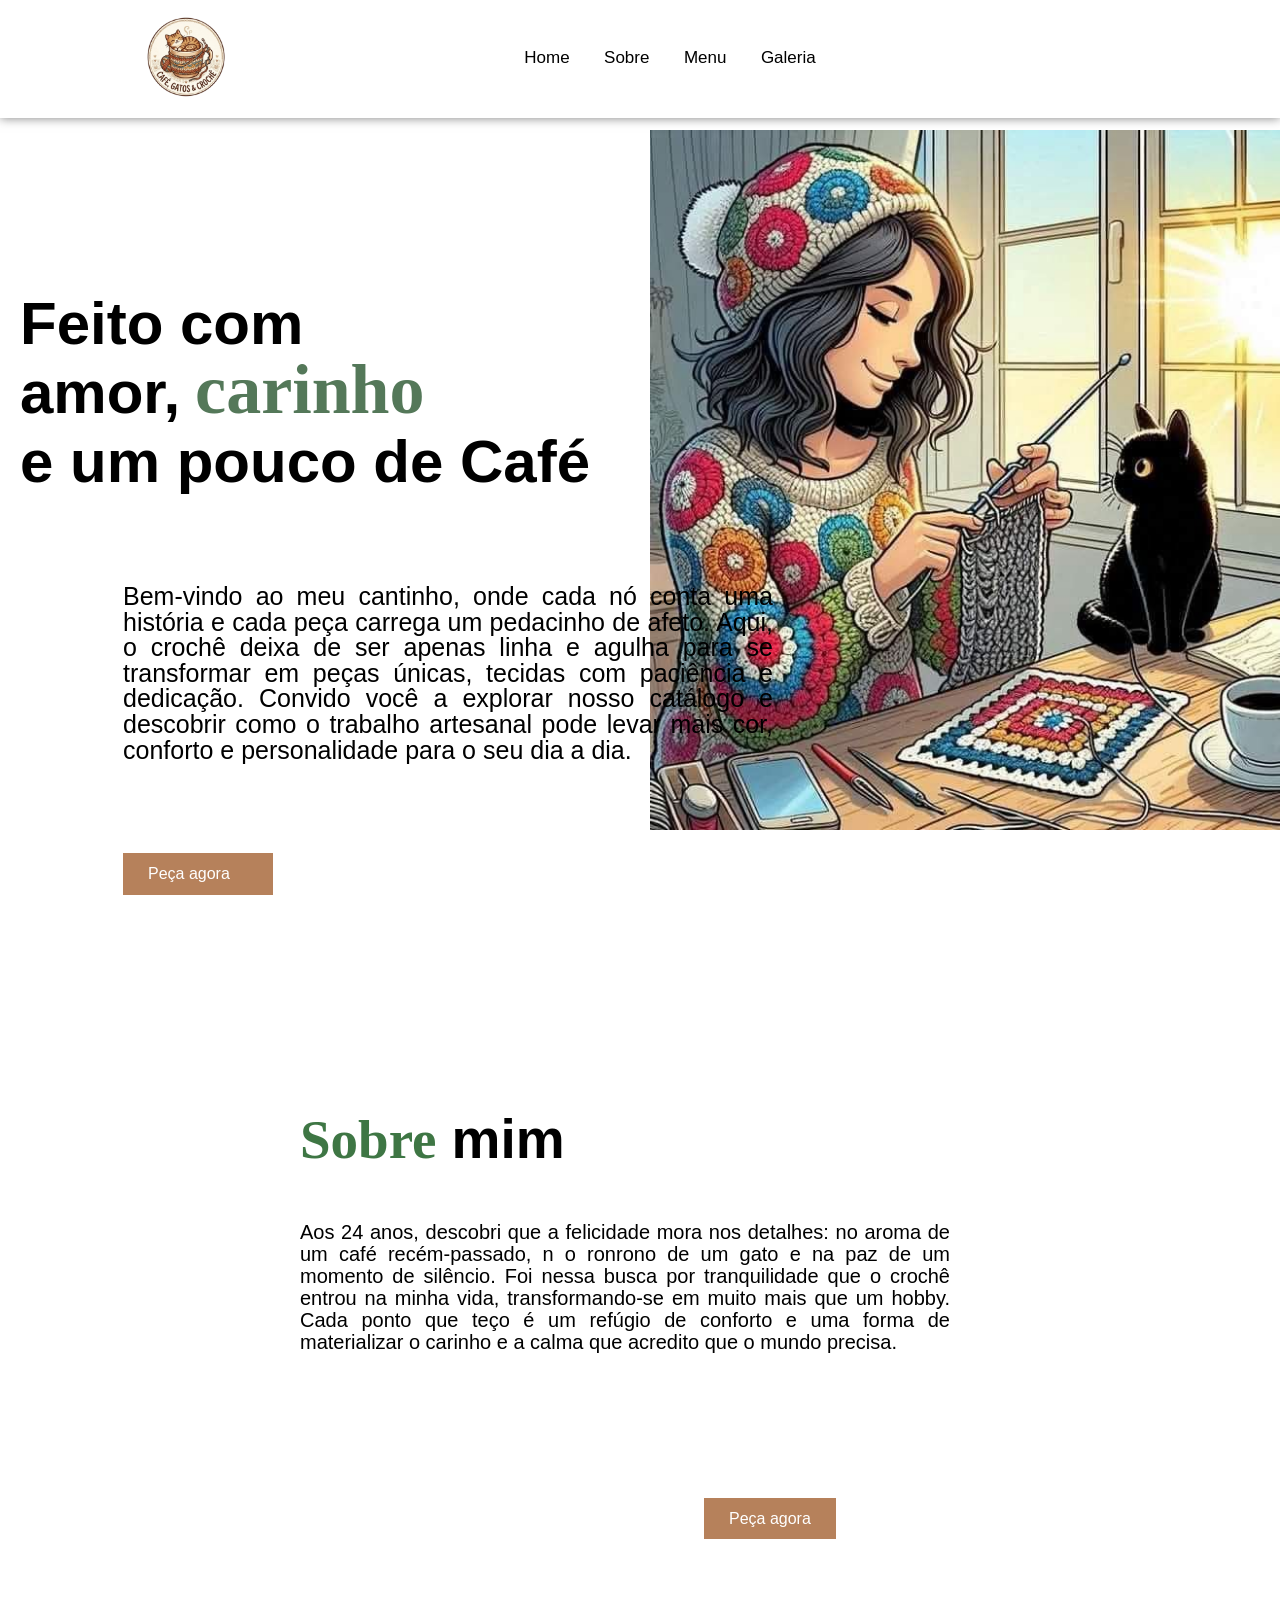
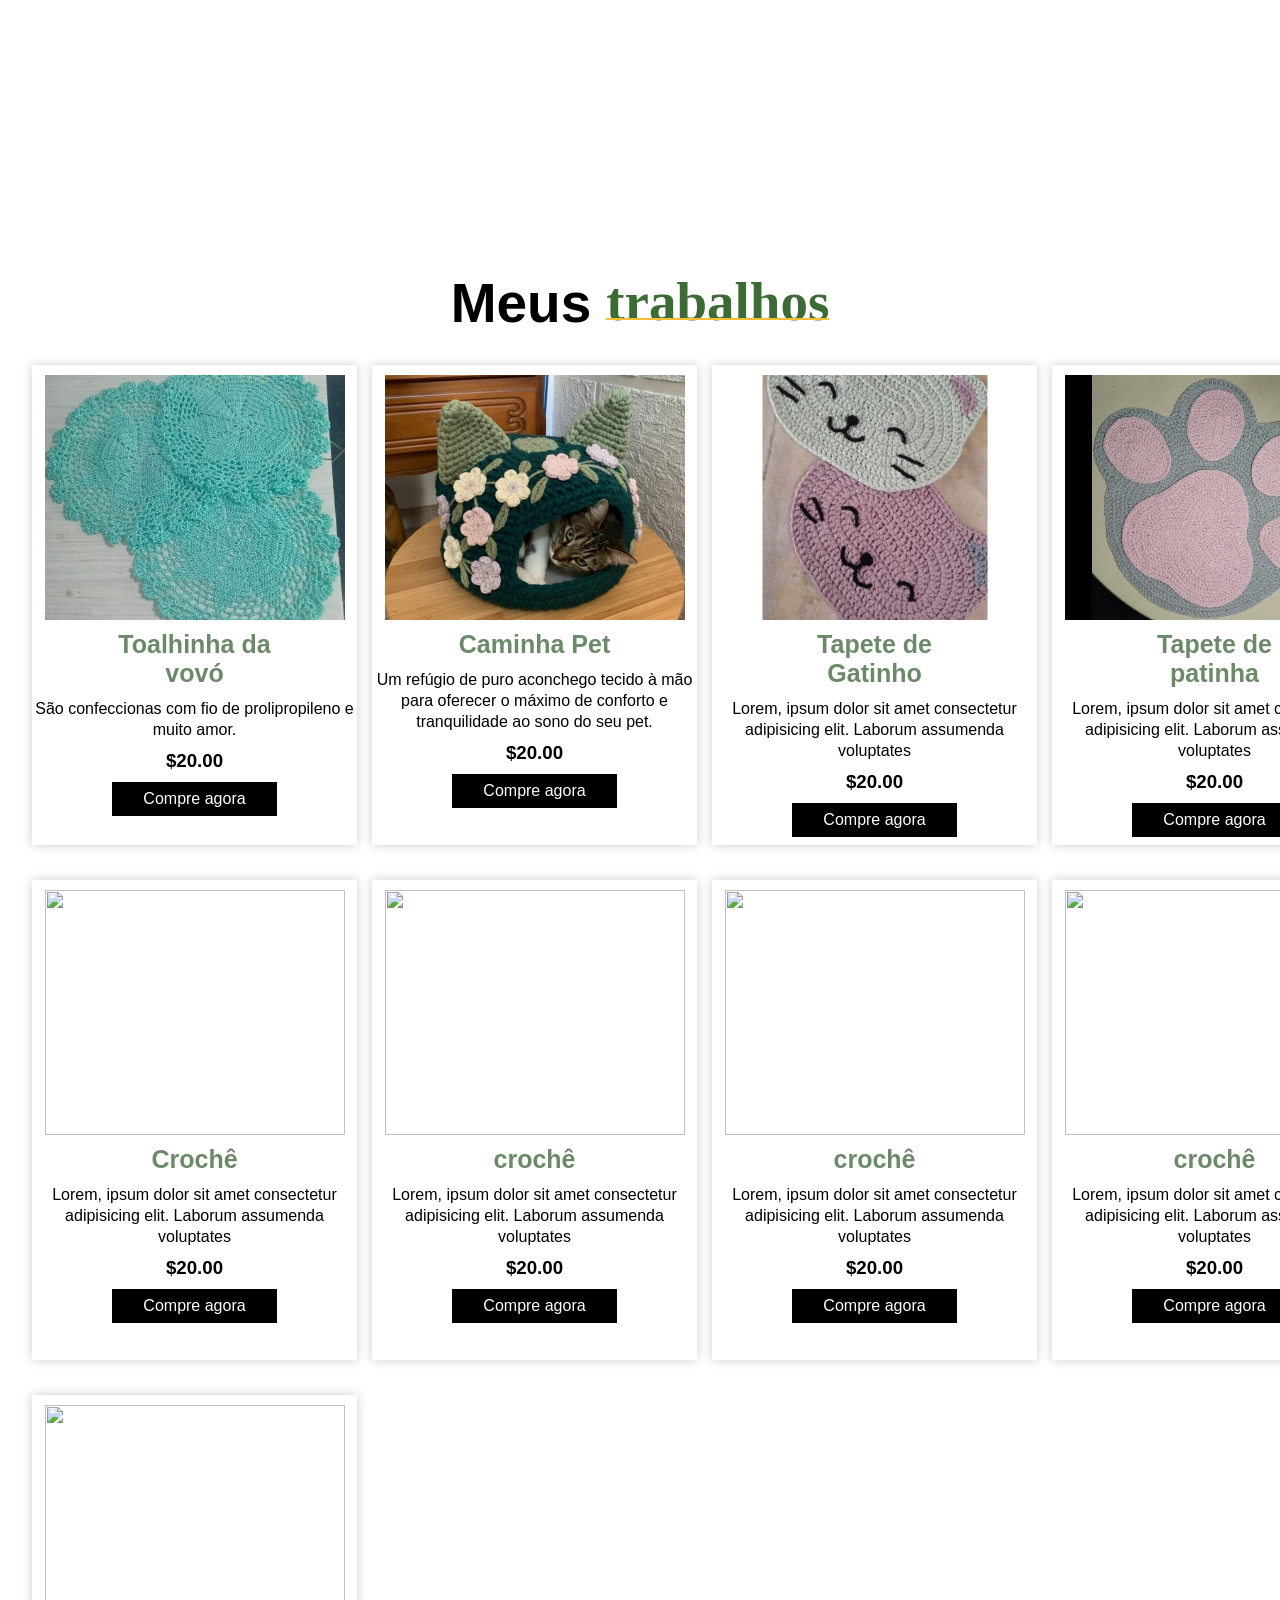
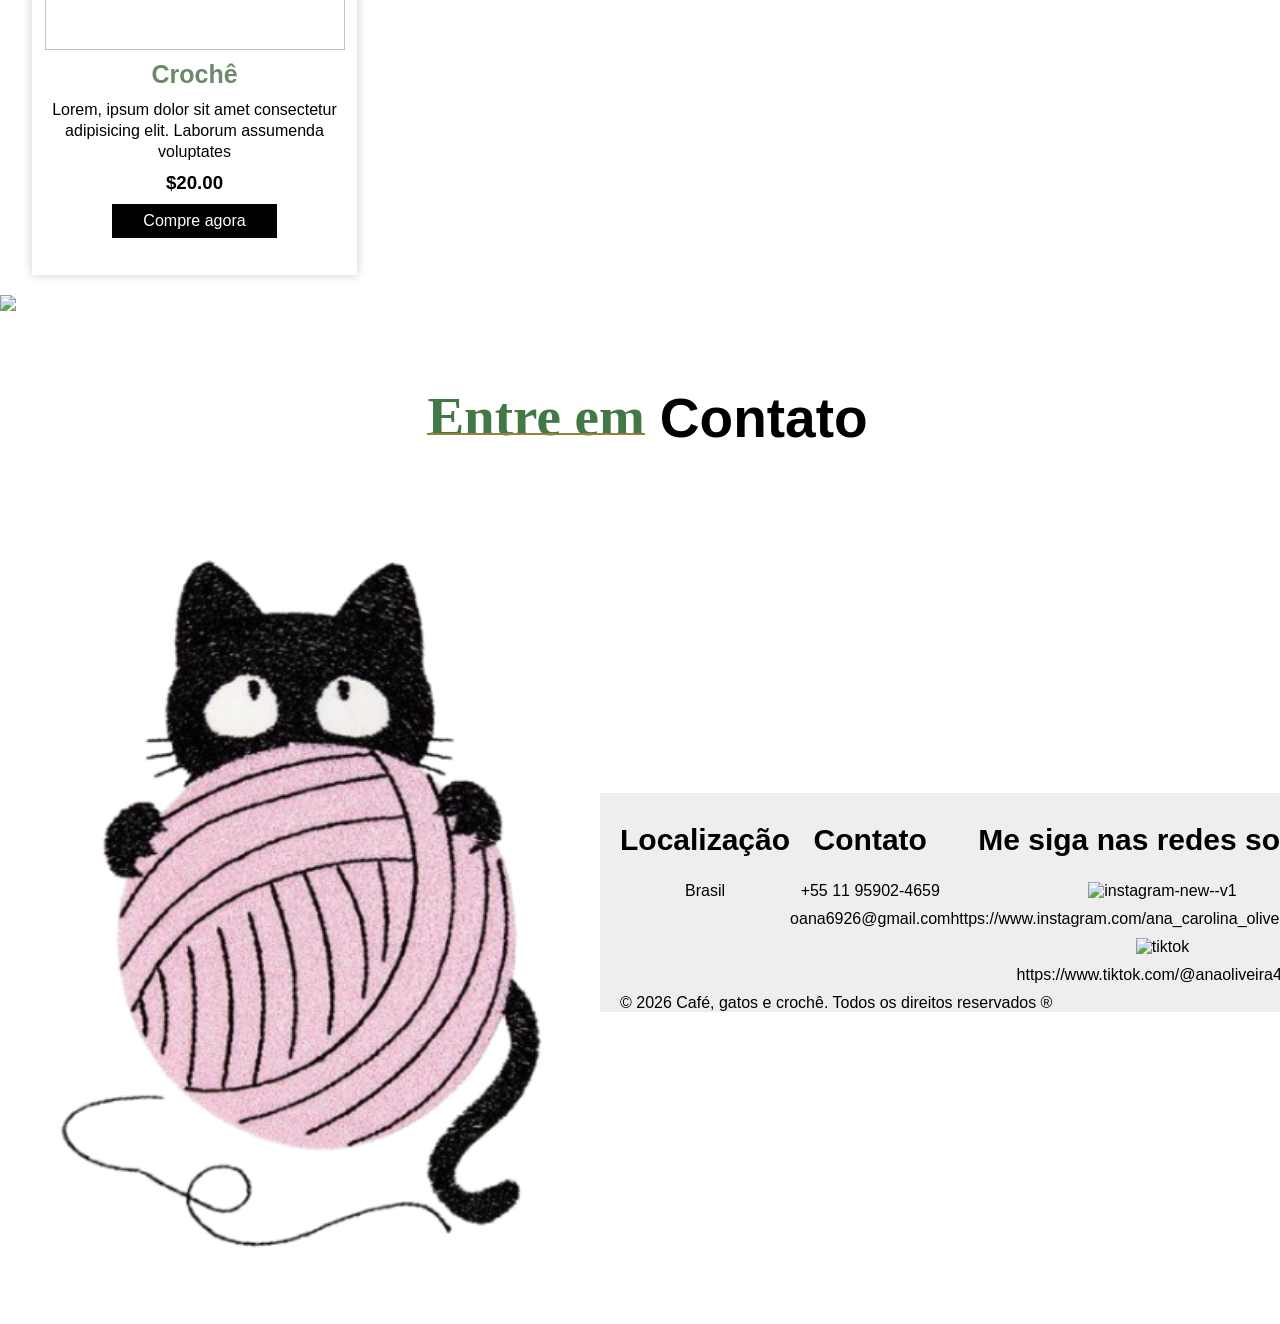
==== index.html @ 9891b688 "Initial commit" ====
<!DOCTYPE html>
<html lang="pt-br">
<head>
    <meta charset="UTF-8">
    <meta http-equiv="X-UA-Compatible" content="IE=edge">
    <meta name="viewport" content="width=device-width, initial-scale=1.0">
    <title>Café, gatos e crochê</title>
    <link rel="stylesheet" href="style.css">
    <link rel="preconnect" href="https://fonts.googleapis.com">
    <link rel="icon" href="imagens/icon header.jpg"> 
</head>
<body>

    <section id="Home">
        <nav>
            <div class="logo">
                <img src="imagens/logo.jpg">
                
            </div>

            <ul>
                <li><a href="#Home">Home</a></li>
                <li><a href="#About">Sobre</a></li>
                <li><a href="#Menu">Menu</a></li>
                <li><a href="#Gallary">Galeria</a></li>
                
            </ul>

            <div class="icon">
             <i class="fi fi-rs-search"></i>
             <i class="fi fi-rs-heart"></i>
             <i class="fi fi-rs-cart-minus"></i>
             <i class="fi fi-rs-following"></i>
            </div>

        </nav>

        <div class="main">

            <div class="men_text">
                <h1>Feito com amor,<span>carinho</span><br>e um pouco de Café</h1>
            </div>

            <div class="main_image">
                <img src="imagens/capa.jpg">
            </div>

        </div>

        <p>
            Bem-vindo ao meu cantinho, onde cada nó conta uma história e 
            cada peça carrega um pedacinho de afeto. Aqui, o crochê deixa de ser apenas 
            linha e agulha para se transformar em peças únicas, tecidas com paciência e dedicação. Convido você a explorar nosso catálogo e descobrir como o trabalho artesanal pode levar mais cor, 
            conforto e personalidade para o seu dia a dia.

        <div class="main_btn">
            <a href="#">Peça agora</a>
            <i class="fa-solid fa-angle-right"></i>
        </div>

    </section>



    <!--About-->

    <div class="about" id="About">
        <div class="about_main">

            <div class="about_text">
                <h1><span>Sobre</span>mim</h1>
                <p>
                  Aos 24 anos, descobri que a felicidade mora nos detalhes: no aroma de um café recém-passado, n
                  o ronrono de um gato e na paz de um momento de silêncio. Foi nessa busca por tranquilidade que o 
                  crochê entrou na minha vida, transformando-se em muito mais que um hobby. Cada ponto que teço é um refúgio de conforto e uma forma de materializar
                   o carinho e a calma que acredito que o mundo precisa.
                </p>
            </div>

        </div>

        <a href="#" class="about_btn">Peça agora</a>

    </div>



    <!--Menu-->

    <div class="menu" id="Menu">
        <h1>Meus<span>trabalhos</span></h1>

        <div class="menu_box">
            <div class="menu_card">

                <div class="menu_image">
                    <img src="imagens/toalhinhas.jpg">
                </div>

                <div class="small_card">
                    <i class="fa-solid fa-heart"></i>
                </div>

                <div class="menu_info">
                    <h2>Toalhinha da vovó</h2>
                    <p>
                        São confeccionas com fio de prolipropileno e muito amor.
                    <h3>$20.00</h3>

                    <div class="menu_icon">
                        <i class="fi fi-rs-heart"></i>
                        <i class="fi fi-rs-cart-minus"></i>
                    </div>
                    <a href="#" class="menu_btn">Compre agora</a>
                </div>

            </div> 
            
            <div class="menu_card">

                <div class="menu_image">
                    <img src="imagens/caminha pet.jpg">
                </div>

                <div class="small_card">
                    <i class="fi fi-rs-heart"></i>
                </div>

                <div class="menu_info">
                    <h2>Caminha Pet</h2>
                    <p>
                        Um refúgio de puro aconchego tecido à mão para oferecer o máximo de conforto e tranquilidade ao sono do seu pet.
                    <h3>$20.00</h3>
                    <div class="menu_icon">
                       <i class="fi fi-rs-heart"></i>
                        <i class="fi fi-rs-cart-minus"></i>
                    </div>
                    <a href="#" class="menu_btn">Compre agora</a>
                </div>

            </div> 

            <div class="menu_card">

                <div class="menu_image">
                    <img src="imagens/tapete d egatinho.jpg">
                </div>

                <div class="small_card">
                    <i class="fi fi-rs-heart"></i>
                </div>

                <div class="menu_info">
                    <h2>Tapete de Gatinho</h2>
                    <p>
                        Lorem, ipsum dolor sit amet consectetur adipisicing elit. Laborum assumenda voluptates
                    </p>
                    <h3>$20.00</h3>
                    <div class="menu_icon">
                        <i class="fi fi-rs-heart"></i>
                        <i class="fi fi-rs-cart-minus"></i>
                    </div>
                    <a href="#" class="menu_btn">Compre agora</a>
                </div>

            </div> 

            <div class="menu_card">

                <div class="menu_image">
                    <img src="imagens/tapete de patinha.jpg">
                </div>

                <div class="small_card">
                    <i class="fi fi-rs-heart"></i>
                </div>

                <div class="menu_info">
                    <h2>Tapete de patinha</h2>
                    <p>
                        Lorem, ipsum dolor sit amet consectetur adipisicing elit. Laborum assumenda voluptates
                    </p>
                    <h3>$20.00</h3>
                    <div class="menu_icon">
                     <i class="fi fi-rs-heart"></i>
                        <i class="fi fi-rs-cart-minus"></i>
                    </div>
                    <a href="#" class="menu_btn">Compre agora</a>
                </div>

            </div> 

            <div class="menu_card">

                <div class="menu_image">
                    <img src="image/pizza.jpg">
                </div>

                <div class="fi fi-rs-heart">
                    <i class="fa-solid fa-heart"></i>
                </div>

                <div class="menu_info">
                    <h2>Crochê</h2>
                    <p>
                        Lorem, ipsum dolor sit amet consectetur adipisicing elit. Laborum assumenda voluptates
                    </p>
                    <h3>$20.00</h3>
                    <div class="menu_icon">
                      <i class="fi fi-rs-heart"></i>
                        <i class="fi fi-rs-cart-minus"></i>
                    </div>
                    <a href="#" class="menu_btn">Compre agora</a>
                </div>

            </div> 

            <div class="menu_card">

                <div class="menu_image">
                    <img src="image/Hot_dog.jpg">
                </div>

                <div class="small_card">
                    <i class="fi fi-rs-heart"></i>
                </div>

                <div class="menu_info">
                    <h2>crochê</h2>
                    <p>
                        Lorem, ipsum dolor sit amet consectetur adipisicing elit. Laborum assumenda voluptates
                    </p>
                    <h3>$20.00</h3>
                    <div class="menu_icon">
                       <i class="fi fi-rs-heart"></i>
                        <i class="fi fi-rs-cart-minus"></i>
                    </div>
                    <a href="#" class="menu_btn">Compre agora</a>
                </div>

            </div> 

            <div class="menu_card">

                <div class="menu_image">
                    <img src="image/juse.jpg">
                </div>

                <div class="small_card">
                    <i class="fi fi-rs-heart"></i>
                </div>

                <div class="menu_info">
                    <h2>crochê</h2>
                    <p>
                        Lorem, ipsum dolor sit amet consectetur adipisicing elit. Laborum assumenda voluptates
                    </p>
                    <h3>$20.00</h3>
                    <div class="menu_icon">
                        <i class="fi fi-rs-heart"></i>
                        <i class="fi fi-rs-cart-minus"></i>
                    </div>
                    <a href="#" class="menu_btn">Compre agora</a>
                </div>

            </div> 

            <div class="menu_card">

                <div class="menu_image">
                    <img src="image/biryani.webp">
                </div>

                <div class="small_card">
                    <i class="fi fi-rs-heart"></i>
                </div>

                <div class="menu_info">
                    <h2>crochê</h2>
                    <p>
                        Lorem, ipsum dolor sit amet consectetur adipisicing elit. Laborum assumenda voluptates
                    </p>
                    <h3>$20.00</h3>
                    <div class="menu_icon">
                     <i class="fi fi-rs-heart"></i>
                        <i class="fi fi-rs-cart-minus"></i>
                    </div>
                    <a href="#" class="menu_btn">Compre agora</a>
                </div>

            </div> 

            <div class="menu_card">

                <div class="menu_image">
                    <img src="image/chocolate.jpg">
                </div>

                <div class="small_card">
                    <i class="fi fi-rs-heart"></i>
                </div>

                <div class="menu_info">
                    <h2>Crochê</h2>
                    <p>
                        Lorem, ipsum dolor sit amet consectetur adipisicing elit. Laborum assumenda voluptates
                    </p>
                    <h3>$20.00</h3>
                    <div class="menu_icon">
                       <i class="fi fi-rs-heart"></i>
                        <i class="fi fi-rs-cart-minus"></i>
                    </div>
                    <a href="#" class="menu_btn">Compre agora</a>
                </div>

            </div> 

    </div>
   

            <div class="review_card">

                <div class="review_profile">
                    <img src="image/review_2.png">
                </div>

               

           

    <!--Order-->

    <div class="order" id="Order">
        <h1><span>Entre em</span>Contato</h1>

        <div class="order_main">

            <div class="order_image">
                <img src="imagens/icon.jpg">
            </div>   


    <!--Footer-->

    <footer>
        <div class="footer_main">

            <div class="footer_tag">
                <h2>Localização</h2>
                <p>Brasil</p>
            </div>

            <div class="footer_tag">
                <h2>Contato</h2>
                <p>+55 11 95902-4659</p>
                <p>oana6926@gmail.com</p>
            </div>

            <div class="footer_tag">
                <h2>Me siga nas redes sociais</h2>
                <img width="100" height="100" src="https://img.icons8.com/bubbles/100/instagram-new--v1.png" alt="instagram-new--v1"/> <p>https://www.instagram.com/ana_carolina_oliveiradossantos/</p>
                <img width="100" height="100" src="https://img.icons8.com/bubbles/100/tiktok.png" alt="tiktok"/><p>https://www.tiktok.com/@anaoliveira4030</p>
            </div>

        </div>

         <p>&copy; 2026 Café, gatos e crochê. Todos os direitos reservados &reg;</p>

    </footer>



    
</body>
</html>
---- style.css ----
@import url('https://cdn-uicons.flaticon.com/4.0.0/uicons-regular-straight/css/uicons-regular-straight.css');

/*botões  #60b462 transições  #a56436cf
*/

*{
    font-family: "Montserrat", sans-serif;
    font-optical-sizing: auto;
    font-weight: 100%;
    font-style: normal;
    margin: 0;
    padding: 0;
    box-sizing: border-box;
    font-family: sans-serif;
}

html{
    scroll-behavior: smooth;
}

section{
    width: 100%;
    height: 100vh;
}

section nav{
    display: flex;
    justify-content: space-around;
    align-items: center;
    position: fixed;
    right: 0;
    left: 0;
    background: white;
    box-shadow: 0 0 10px rgba(0,0,0,0.5);
    z-index: 1000;
}

section nav .logo img{
    width: 100px;
    cursor: pointer;
    margin: 7px 0;
}

section nav ul{
    list-style: none;
}

section nav ul li{
    display: inline-block;
    margin: 0 15px;
}

section nav ul li a{
    text-decoration: none;
    color: #000;
    font-weight: 500;
    font-size: 17px;
    transition: 0.1s;
}

section nav ul li a::after{
    content: '';
    width: 0;
    height: 2px;
    background: #ad8424;
    display: block;
    transition: 0.2s linear;
}

section nav ul li a:hover::after{
    width: 100%;
}

section nav ul li a:hover{
    color: #2f783a;
}

section nav .icon i{
    font-size: 18px;
    color: #000;
    margin: 0 5px;
    cursor: pointer;
    transition: 0.3s;
    
}

section nav .icon i:hover{
    color:#2f783a;
}

section .main{
    display: flex;
    align-items: center;
    justify-content: space-around;
    position: relative;
    top: 130px;
}

section .main .men_text h1{
    font-size: 60px;
    position: relative;
    top: -90px;
    left: 20px;
    
}

section .main .men_text h1 span{
    margin-left: 15px;
    color: #547859;
    font-family: mv boli;
    line-height: 22px;
    font-size: 70px;
    line-height: 1.6rem;
}

section .main .main_image img{
    width: 700px;
    position: relative;
    left: 70px;
}

section p{
    font-size: 25px;
    width: 650px;
    text-align: justify;
    position: relative;
    left: 123px;
    bottom: 120px;
    line-height: 1.6rem;
}

section .main_btn{
    background: #a56436cf;
    position: relative;
    left: 123px;
    bottom: 30px;
    width: 150px;
    cursor: pointer;
    padding: 12px 25px;
}

section .main_btn a{
    color: #fff;
    margin-right: 5px;
    text-decoration: none;
}

section .main_btn i{
    color: #fff;
    transition: 0.3s;
}

section .main_btn:hover i{
    transform: translateX(7px);
}



/*About*/

.about{
    width: 100%;
    height: 100vh;
    padding: 70px 0;
}

.about .about_main{
    display: flex;
    align-items: center;
    justify-content: space-around;
    height: 75%;
    width: auto;
    font-size: 20px;
}

.about .about_main .image img{
    width: 800px;
    position: relative;
    top: 60px;
}

.about .about_main .about_text h1 span{
    color: #3e7644;
    margin-right: 15px;
    font-family: mv boli;
}

.about .about_main .about_text h1{
    font-size: 55px;
    position: relative;
    bottom: 50px;
}

.about .about_main .about_text h3{
    font-size: 30px;
    margin: 0 0 50px 0;
}

.about .about_main .about_text p{
    width: 650px;
    text-align: justify;
    margin-right: 30px;
    line-height: 22px;
}

.about .about_btn{
    background: #a56436cf;
    padding: 12px 25px;
    text-decoration: none;
    color: #fff;
    position: relative;
    left: 55%;
    bottom: 30px;
}



/*Menu*/

.menu{
    width: 100%;
    padding: 70px 0;
}

.menu h1{
    font-size: 55px;
    display: flex;
    align-items: center;
    justify-content: center;
    margin-bottom: 30px;
}

.menu h1 span{
    color: #3c6b35;
    margin-left: 15px;
    font-family: mv boli;
}

.menu h1 span::after{
    content: '';
    width: 100%;
    height: 2px;
    background: #fac031;
    display: block;
    position: relative;
    bottom: 15px;
}

.menu .menu_box{
    width: 95%;
    margin: 0 auto;
    display: grid;
    grid-template-columns: 1fr 1fr 1fr 1fr;
    grid-gap: 15px;
}

.menu .menu_box .menu_card{
    width: 325px;
    height: 480px;
    padding-top: 10px;
    margin-bottom: 20px;
    box-shadow: 0 0 10px rgba(0,0,0,0.2);
}

.menu .menu_box .menu_card .menu_image{
    width: 300px;
    height: 245px;
    margin: 0 auto;
    overflow: hidden;
}

.menu .menu_box .menu_card .menu_image img{
    width: 100%;
    height: 100%;
    object-fit: cover;
    object-position: center;
    transition: 0.3s;
}

.menu .menu_box .menu_card .menu_image:hover img{
    transform: scale(1.1);
}

.menu .menu_box .menu_card .small_card{
    width: 45px;
    height: 45px;
    float: right;
    position: relative;
    top: -240px;
    right: -8px;
    opacity: 0;
    border-radius: 7px;
    transition: 0.3s;
}

.menu .menu_box .menu_card:hover .small_card{
    position: relative;
    top: -240px;
    right: 20px;
    opacity: 1;
}

.menu .menu_box .menu_card .small_card i{
    font-size: 25px;
    display: flex;
    align-items: center;
    justify-content: center;
    line-height: 50px;
    color: #000;
    cursor: pointer;
    text-shadow: 0 0 6px #000;
    transition: 0.2s;
}

.menu .menu_box .menu_card .small_card i:hover{
    color: #c79a26bf;
}

.menu .menu_box .menu_card .menu_info h2{
    width: 60%;
    text-align: center;
    margin: 10px auto 10px auto;
    font-size: 25px;
    color: #6c8969;
    
}

.menu .menu_box .menu_card .menu_info p{
    text-align: center;
    margin-top: 8px;
    line-height: 21px;
}

.menu .menu_box .menu_card .menu_info h3{
    text-align: center;
    margin-top: 10px;
}

.menu .menu_box .menu_card .menu_info .menu_icon{
    color: #131313;
    text-align: center;
    margin: 10px 0 10px 0;
}

.menu .menu_box .menu_card .menu_info .menu_btn{
    display: flex;
    align-items: center;
    justify-content: center;
    text-decoration: none;
    color: white;
    background: #000;
    padding: 8px 10px;
    margin: 0 80px;
    transition: 0.3s;
}






/*Order*/

.order{
    width: 100%;
    height: 100vh;
    padding: 70px 0;
    background-size: cover;
    background-position: center;
}

.order h1{
    display: flex;
    align-items: center;
    justify-content: center;
    color: #000;
    font-size: 55px;
}

.order h1 span{
    color: #417845;
    margin-right: 15px;
    font-family: mv boli;
}

.order h1 span::after{
    content: '';
    width: 100%;
    height: 2px;
    background: #9a7f38;
    display: block;
    position: relative;
    bottom: 15px;
}

.order .order_main{
    display: flex;
    align-items: center;
    justify-content: space-around;
}

.order .order_main .order_image img{
    width: 600px;
}

.order .order_main form{
    display: grid;
    grid-template-columns: 1fr 1fr;
    grid-gap: 0 10px;
}

.order .order_main form .input p{
    line-height: 25px;
}

.order .order_main form .input{
    margin: 5px;
}

.order .order_main form .input input{
    width: 300px;
    height: 35px;
    padding: 0 10px;
    border: 2px solid #cccccc;
    background: #eeeeee;
    outline: none;
    border-radius: 3px;
}

.order .order_main form .order_btn{
    padding: 10px 0;
    color: white;
    width: 40%;
    text-align: center;
    margin-top: 20px;
    text-decoration: none;
}





/*Footer*/

footer{
    width: 100%;
    padding: 30px 0 0 20px;
    background: #eeeeee;
}

footer .footer_main{
    display: grid;
    grid-template-columns: 1fr 1fr 1fr 1fr 1fr;
}

footer .footer_main .footer_tag{
    text-align: center;
}

footer .footer_main .footer_tag h2{
    color: #000;
    margin-bottom: 25px;
    font-size: 30px;
}

footer .footer_main .footer_tag p{
    margin: 10px 0;
}

footer .footer_main .footer_tag i{
    margin: 0 5px;
    cursor: pointer;
}


footer .end{
    display: flex;
    align-items: center;
    justify-content: center;
    padding: 15px;
}

footer .end span{
    color: #fac031;
    margin-left: 10px;
}

::-webkit-scrollbar{
    width: 13px;
}

::-webkit-scrollbar-track{
    border-radius: 15px;
    box-shadow: inset 0 0 5px rgba(0,0,0,0.5);
}

::-webkit-scrollbar-thumb{
    background: #6a925d;
    border-radius: 15px;
}
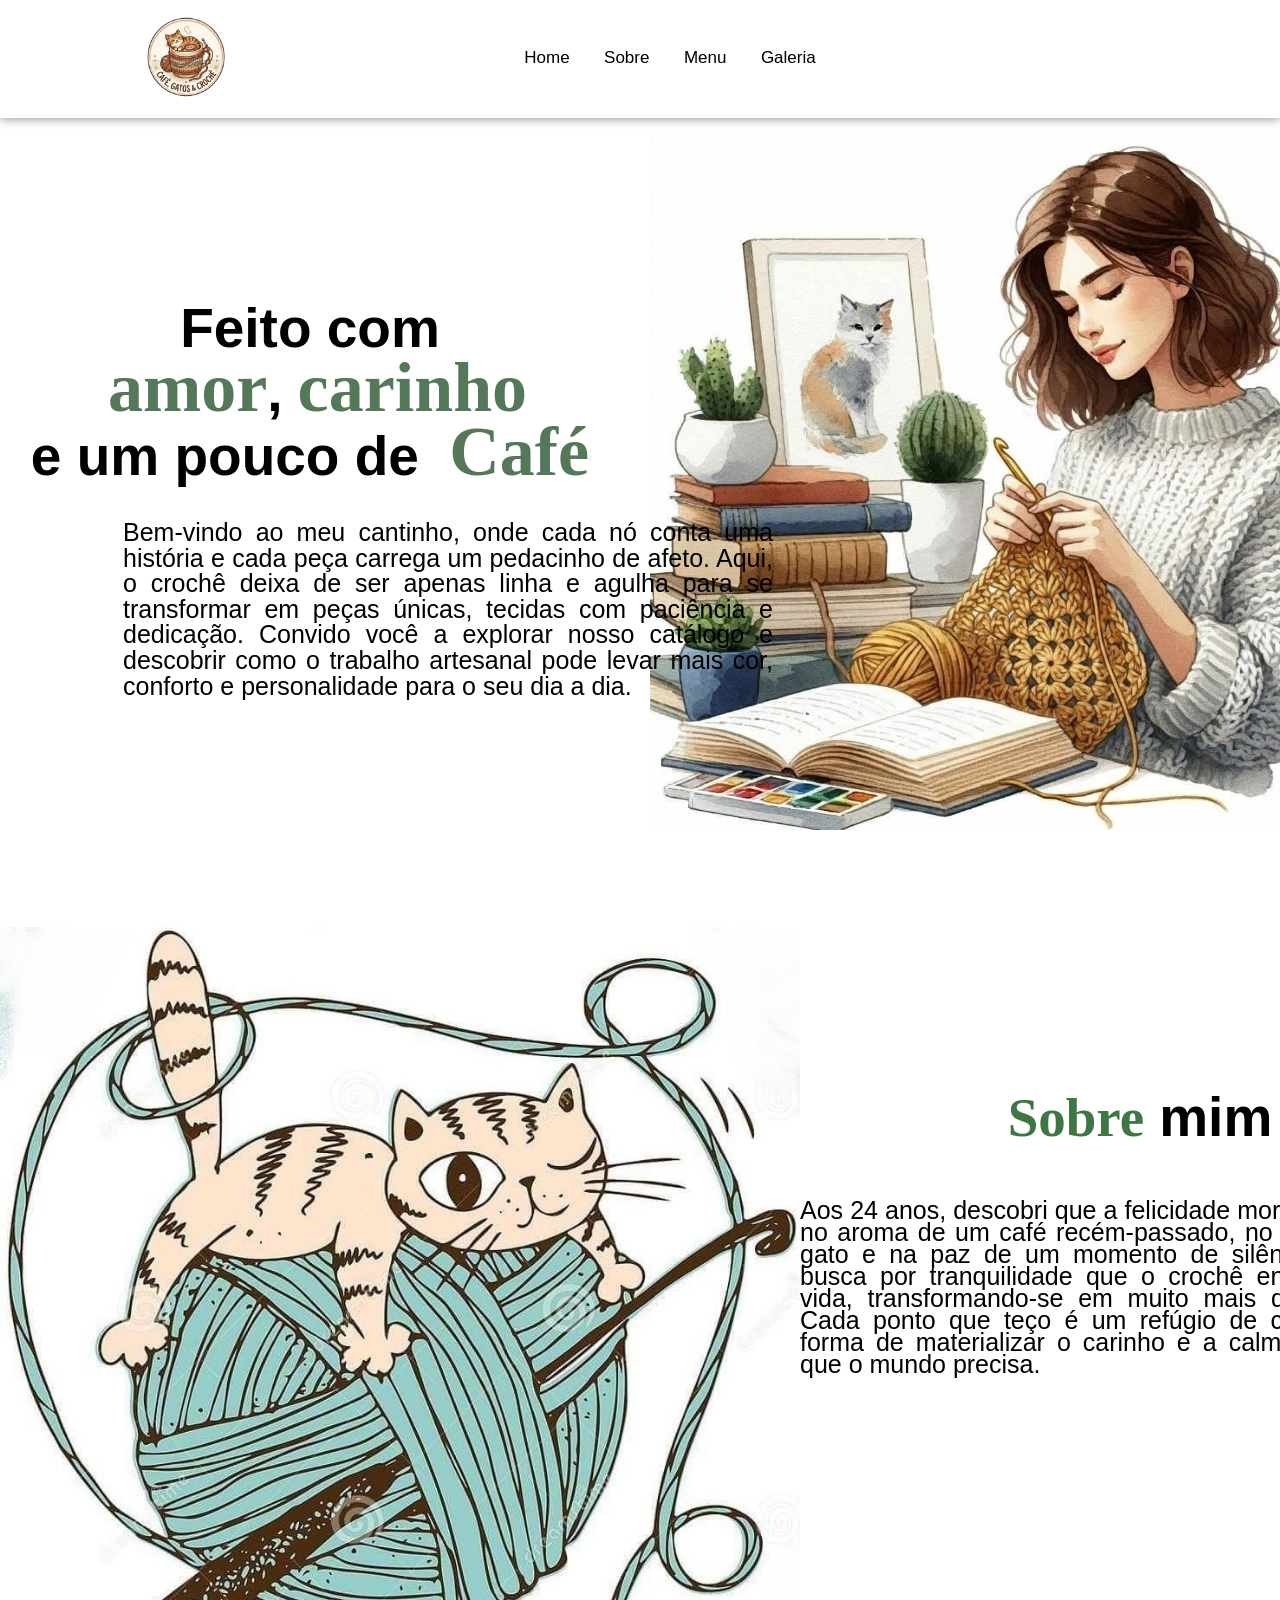
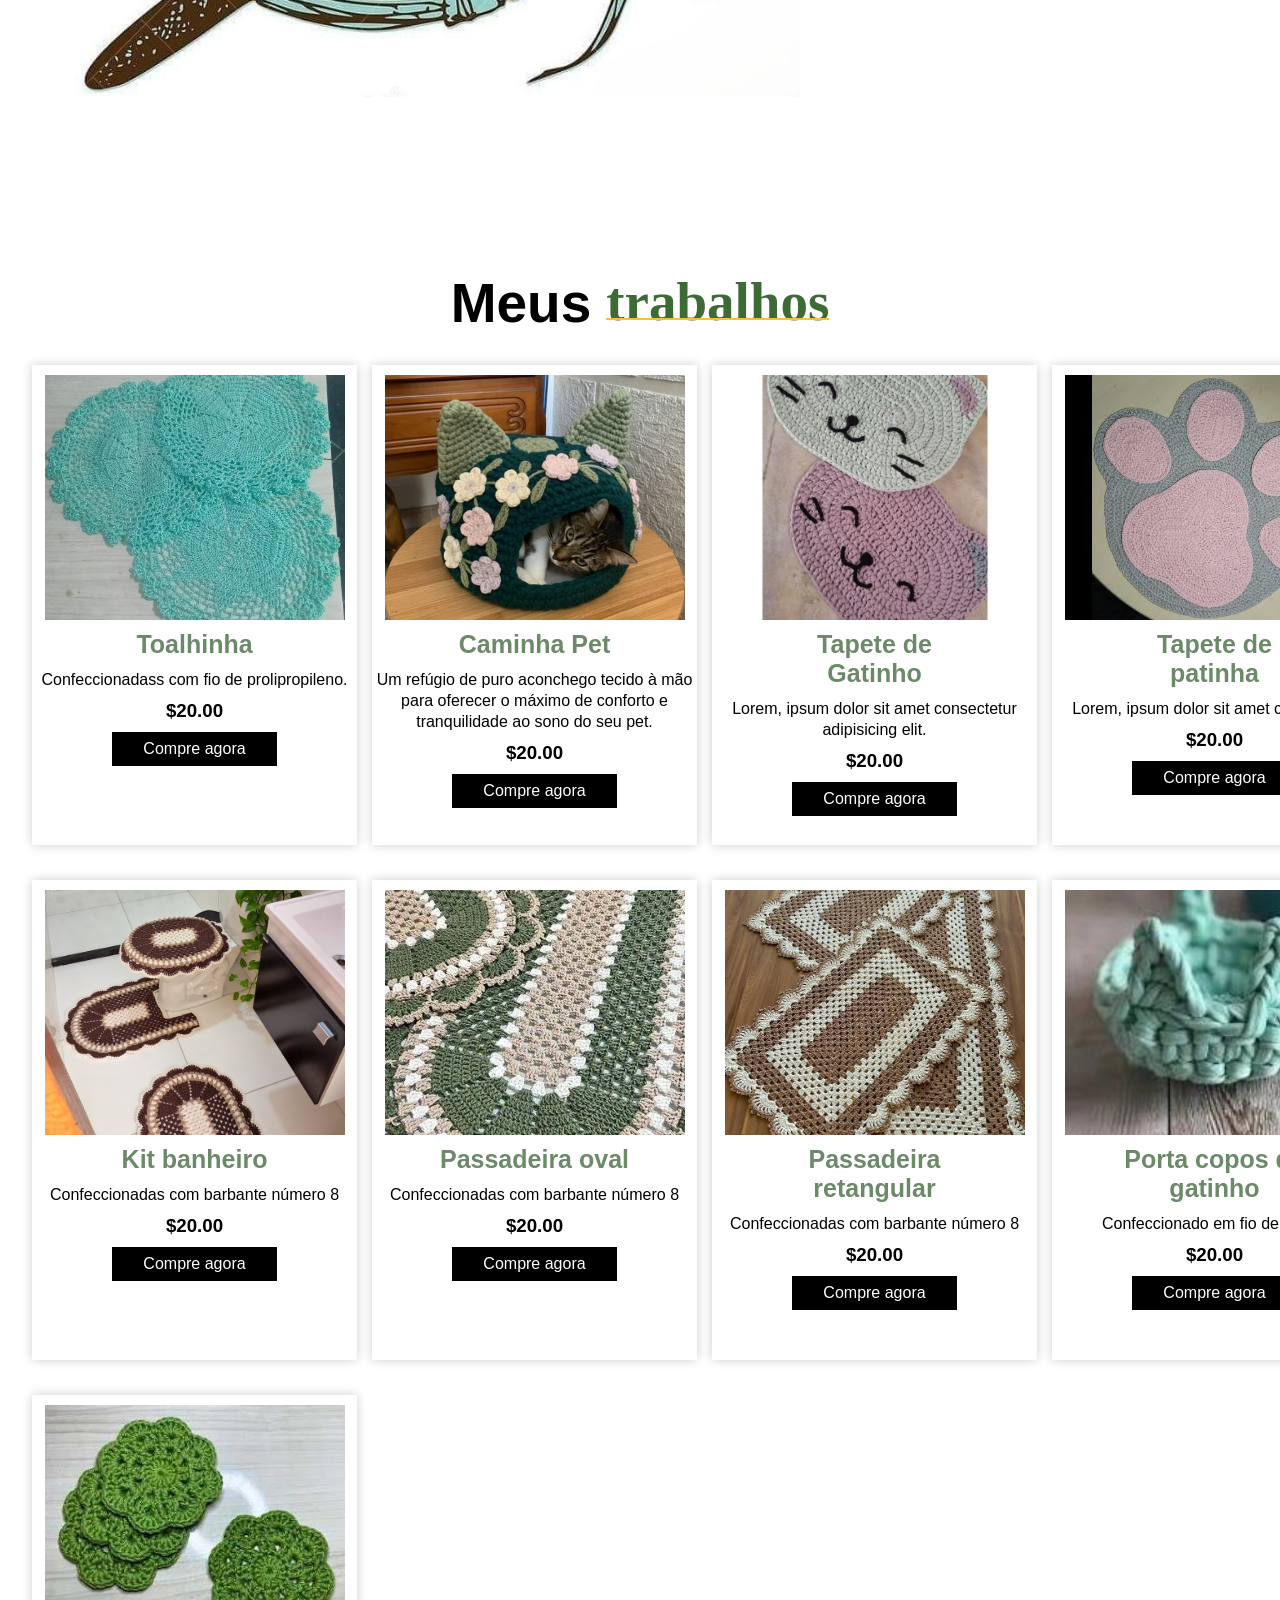
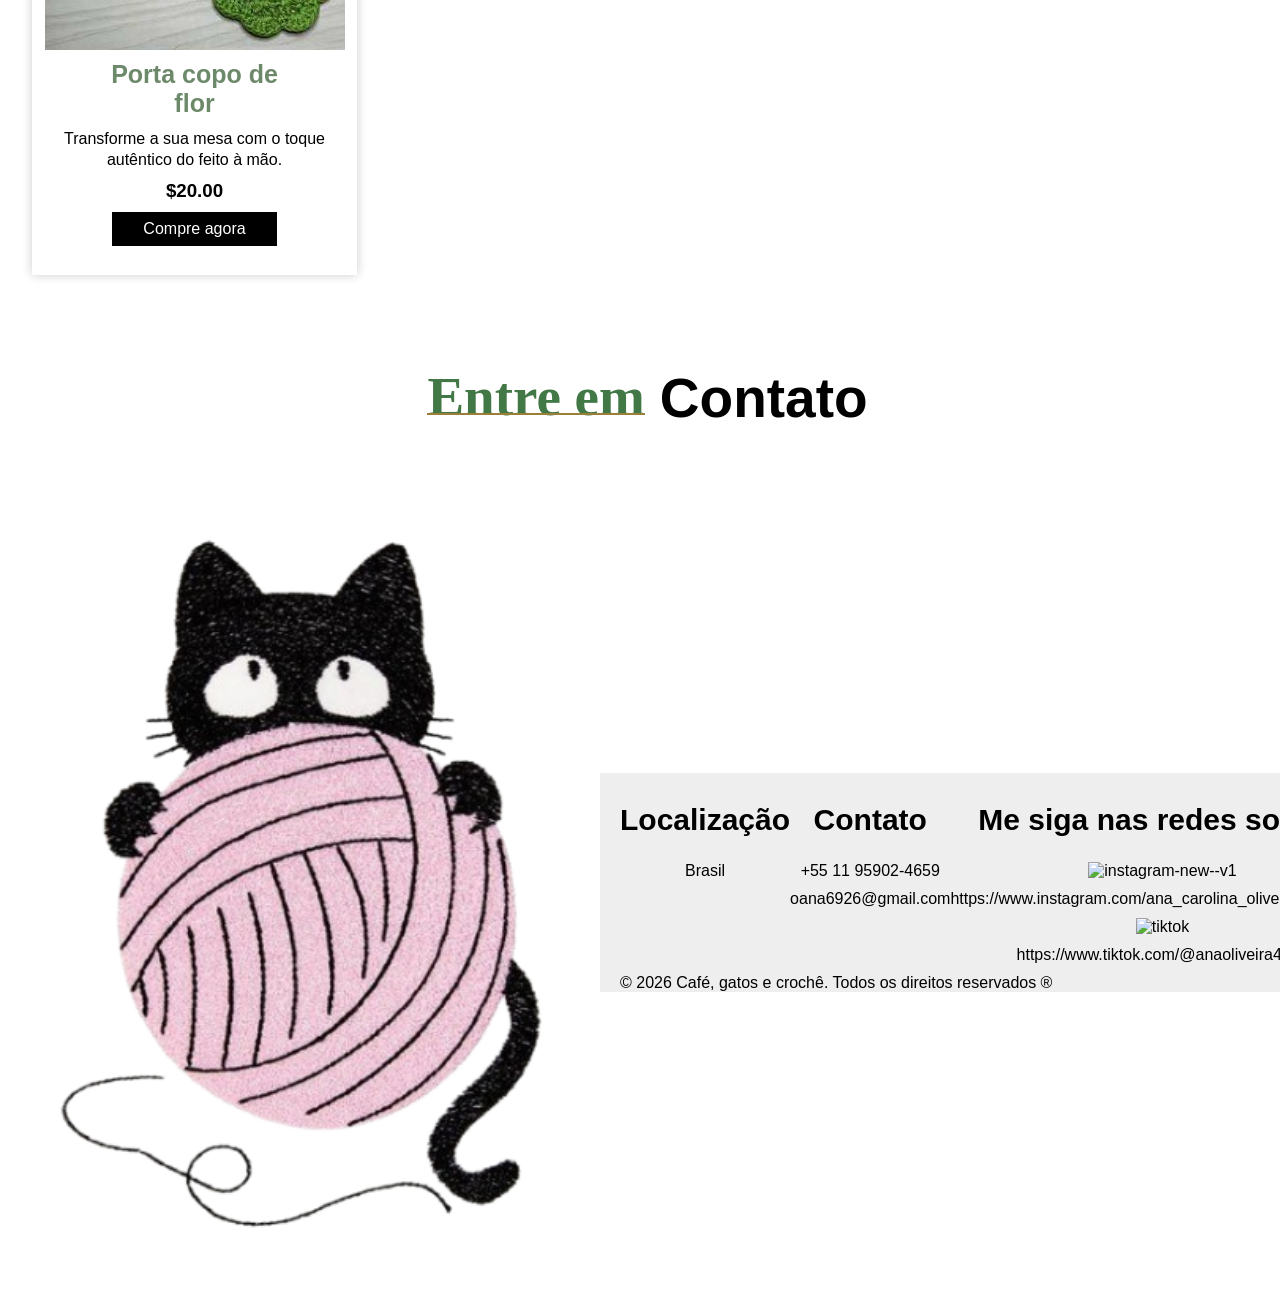
==== commit 993f240a: "alterações no front" ====
--- a/index.html
+++ b/index.html
@@ -38,7 +38,7 @@
         <div class="main">
 
             <div class="men_text">
-                <h1>Feito com amor,<span>carinho</span><br>e um pouco de Café</h1>
+                <h1>Feito com <span>amor</span>,<span>carinho</span><br>e um pouco de <span>Café</span></h1>
             </div>
 
             <div class="main_image">
@@ -52,11 +52,9 @@
             cada peça carrega um pedacinho de afeto. Aqui, o crochê deixa de ser apenas 
             linha e agulha para se transformar em peças únicas, tecidas com paciência e dedicação. Convido você a explorar nosso catálogo e descobrir como o trabalho artesanal pode levar mais cor, 
             conforto e personalidade para o seu dia a dia.
-
-        <div class="main_btn">
-            <a href="#">Peça agora</a>
-            <i class="fa-solid fa-angle-right"></i>
-        </div>
+        </p>
+
+       
 
     </section>
 
@@ -67,19 +65,25 @@
     <div class="about" id="About">
         <div class="about_main">
 
+            <div class="image">
+                <img src="imagens/capa esquerda.jpg" alt="">
+            </div>
+
             <div class="about_text">
+               
                 <h1><span>Sobre</span>mim</h1>
+                
                 <p>
-                  Aos 24 anos, descobri que a felicidade mora nos detalhes: no aroma de um café recém-passado, n
-                  o ronrono de um gato e na paz de um momento de silêncio. Foi nessa busca por tranquilidade que o 
+                  Aos 24 anos, descobri que a felicidade mora nos detalhes: no aroma de um café recém-passado, no ronrono de um gato e na paz de um momento de silêncio. Foi nessa busca por tranquilidade que o 
                   crochê entrou na minha vida, transformando-se em muito mais que um hobby. Cada ponto que teço é um refúgio de conforto e uma forma de materializar
                    o carinho e a calma que acredito que o mundo precisa.
                 </p>
+      
             </div>
 
         </div>
 
-        <a href="#" class="about_btn">Peça agora</a>
+       
 
     </div>
 
@@ -102,13 +106,13 @@
                 </div>
 
                 <div class="menu_info">
-                    <h2>Toalhinha da vovó</h2>
-                    <p>
-                        São confeccionas com fio de prolipropileno e muito amor.
-                    <h3>$20.00</h3>
-
-                    <div class="menu_icon">
-                        <i class="fi fi-rs-heart"></i>
+                    <h2>Toalhinha</h2>
+                    <p>
+                        Confeccionadass com fio de prolipropileno.
+                    <h3>$20.00</h3>
+
+                    <div class="menu_icon">
+                        
                         <i class="fi fi-rs-cart-minus"></i>
                     </div>
                     <a href="#" class="menu_btn">Compre agora</a>
@@ -132,7 +136,7 @@
                         Um refúgio de puro aconchego tecido à mão para oferecer o máximo de conforto e tranquilidade ao sono do seu pet.
                     <h3>$20.00</h3>
                     <div class="menu_icon">
-                       <i class="fi fi-rs-heart"></i>
+                       
                         <i class="fi fi-rs-cart-minus"></i>
                     </div>
                     <a href="#" class="menu_btn">Compre agora</a>
@@ -153,161 +157,156 @@
                 <div class="menu_info">
                     <h2>Tapete de Gatinho</h2>
                     <p>
-                        Lorem, ipsum dolor sit amet consectetur adipisicing elit. Laborum assumenda voluptates
+                        Lorem, ipsum dolor sit amet consectetur adipisicing elit. 
+                        <h3>$20.00</h3>
+                    <div class="menu_icon">
+                       
+                        <i class="fi fi-rs-cart-minus"></i>
+                    </div>
+                    <a href="#" class="menu_btn">Compre agora</a>
+                </div>
+
+            </div> 
+
+            <div class="menu_card">
+
+                <div class="menu_image">
+                    <img src="imagens/tapete de patinha.jpg">
+                </div>
+
+                <div class="small_card">
+                    <i class="fi fi-rs-heart"></i>
+                </div>
+
+                <div class="menu_info">
+                    <h2>Tapete de patinha</h2>
+                    <p>
+                        Lorem, ipsum dolor sit amet consectetur 
+                    <h3>$20.00</h3>
+                    <div class="menu_icon">
+                    
+                        <i class="fi fi-rs-cart-minus"></i>
+                    </div>
+                    <a href="#" class="menu_btn">Compre agora</a>
+                </div>
+
+            </div> 
+
+            <div class="menu_card">
+
+                <div class="menu_image">
+                    <img src="imagens/kit banheiro.jpg">
+                </div>
+
+                <div class="small_card">
+                    <i class="fi fi-rs-heart"></i>
+                </div>
+
+                <div class="menu_info">
+                    <h2>Kit banheiro</h2>
+                    <p>
+                         Confeccionadas com barbante número 8
+                    <h3>$20.00</h3>
+                    <div class="menu_icon">
+                     
+                        <i class="fi fi-rs-cart-minus"></i>
+                    </div>
+                    <a href="#" class="menu_btn">Compre agora</a>
+                </div>
+
+            </div> 
+
+            <div class="menu_card">
+
+                <div class="menu_image">
+                    <img src="imagens/passadeira oval.jpg">
+                </div>
+
+                <div class="small_card">
+                    <i class="fi fi-rs-heart"></i>
+                </div>
+
+                <div class="menu_info">
+                    <h2>Passadeira oval</h2>
+                    <p>
+                        Confeccionadas com barbante número 8
                     </p>
                     <h3>$20.00</h3>
                     <div class="menu_icon">
-                        <i class="fi fi-rs-heart"></i>
-                        <i class="fi fi-rs-cart-minus"></i>
-                    </div>
-                    <a href="#" class="menu_btn">Compre agora</a>
-                </div>
-
-            </div> 
-
-            <div class="menu_card">
-
-                <div class="menu_image">
-                    <img src="imagens/tapete de patinha.jpg">
-                </div>
-
-                <div class="small_card">
-                    <i class="fi fi-rs-heart"></i>
-                </div>
-
-                <div class="menu_info">
-                    <h2>Tapete de patinha</h2>
-                    <p>
-                        Lorem, ipsum dolor sit amet consectetur adipisicing elit. Laborum assumenda voluptates
+                       
+                        <i class="fi fi-rs-cart-minus"></i>
+                    </div>
+                    <a href="#" class="menu_btn">Compre agora</a>
+                </div>
+
+            </div> 
+
+            <div class="menu_card">
+
+                <div class="menu_image">
+                    <img src="imagens/passadeira retangular.jpg">
+                </div>
+
+                <div class="small_card">
+                    <i class="fi fi-rs-heart"></i>
+                </div>
+
+                <div class="menu_info">
+                    <h2>Passadeira retangular</h2>
+                    <p>
+                        Confeccionadas com barbante número 8
                     </p>
                     <h3>$20.00</h3>
                     <div class="menu_icon">
-                     <i class="fi fi-rs-heart"></i>
-                        <i class="fi fi-rs-cart-minus"></i>
-                    </div>
-                    <a href="#" class="menu_btn">Compre agora</a>
-                </div>
-
-            </div> 
-
-            <div class="menu_card">
-
-                <div class="menu_image">
-                    <img src="image/pizza.jpg">
-                </div>
-
-                <div class="fi fi-rs-heart">
-                    <i class="fa-solid fa-heart"></i>
-                </div>
-
-                <div class="menu_info">
-                    <h2>Crochê</h2>
-                    <p>
-                        Lorem, ipsum dolor sit amet consectetur adipisicing elit. Laborum assumenda voluptates
-                    </p>
-                    <h3>$20.00</h3>
-                    <div class="menu_icon">
-                      <i class="fi fi-rs-heart"></i>
-                        <i class="fi fi-rs-cart-minus"></i>
-                    </div>
-                    <a href="#" class="menu_btn">Compre agora</a>
-                </div>
-
-            </div> 
-
-            <div class="menu_card">
-
-                <div class="menu_image">
-                    <img src="image/Hot_dog.jpg">
-                </div>
-
-                <div class="small_card">
-                    <i class="fi fi-rs-heart"></i>
-                </div>
-
-                <div class="menu_info">
-                    <h2>crochê</h2>
-                    <p>
-                        Lorem, ipsum dolor sit amet consectetur adipisicing elit. Laborum assumenda voluptates
-                    </p>
-                    <h3>$20.00</h3>
-                    <div class="menu_icon">
-                       <i class="fi fi-rs-heart"></i>
-                        <i class="fi fi-rs-cart-minus"></i>
-                    </div>
-                    <a href="#" class="menu_btn">Compre agora</a>
-                </div>
-
-            </div> 
-
-            <div class="menu_card">
-
-                <div class="menu_image">
-                    <img src="image/juse.jpg">
-                </div>
-
-                <div class="small_card">
-                    <i class="fi fi-rs-heart"></i>
-                </div>
-
-                <div class="menu_info">
-                    <h2>crochê</h2>
-                    <p>
-                        Lorem, ipsum dolor sit amet consectetur adipisicing elit. Laborum assumenda voluptates
-                    </p>
-                    <h3>$20.00</h3>
-                    <div class="menu_icon">
-                        <i class="fi fi-rs-heart"></i>
-                        <i class="fi fi-rs-cart-minus"></i>
-                    </div>
-                    <a href="#" class="menu_btn">Compre agora</a>
-                </div>
-
-            </div> 
-
-            <div class="menu_card">
-
-                <div class="menu_image">
-                    <img src="image/biryani.webp">
-                </div>
-
-                <div class="small_card">
-                    <i class="fi fi-rs-heart"></i>
-                </div>
-
-                <div class="menu_info">
-                    <h2>crochê</h2>
-                    <p>
-                        Lorem, ipsum dolor sit amet consectetur adipisicing elit. Laborum assumenda voluptates
-                    </p>
-                    <h3>$20.00</h3>
-                    <div class="menu_icon">
-                     <i class="fi fi-rs-heart"></i>
-                        <i class="fi fi-rs-cart-minus"></i>
-                    </div>
-                    <a href="#" class="menu_btn">Compre agora</a>
-                </div>
-
-            </div> 
-
-            <div class="menu_card">
-
-                <div class="menu_image">
-                    <img src="image/chocolate.jpg">
-                </div>
-
-                <div class="small_card">
-                    <i class="fi fi-rs-heart"></i>
-                </div>
-
-                <div class="menu_info">
-                    <h2>Crochê</h2>
-                    <p>
-                        Lorem, ipsum dolor sit amet consectetur adipisicing elit. Laborum assumenda voluptates
-                    </p>
-                    <h3>$20.00</h3>
-                    <div class="menu_icon">
-                       <i class="fi fi-rs-heart"></i>
+                       
+                        <i class="fi fi-rs-cart-minus"></i>
+                    </div>
+                    <a href="#" class="menu_btn">Compre agora</a>
+                </div>
+
+            </div> 
+
+            <div class="menu_card">
+
+                <div class="menu_image">
+                    <img src="imagens/porta copo de fio de malha.jpg">
+                </div>
+
+                <div class="small_card">
+                    <i class="fi fi-rs-heart"></i>
+                </div>
+
+                <div class="menu_info">
+                    <h2>Porta copos de gatinho</h2>
+                    <p>
+                        Confeccionado em fio de malha
+                    <h3>$20.00</h3>
+                    <div class="menu_icon">
+                     
+                        <i class="fi fi-rs-cart-minus"></i>
+                    </div>
+                    <a href="#" class="menu_btn">Compre agora</a>
+                </div>
+
+            </div> 
+
+            <div class="menu_card">
+
+                <div class="menu_image">
+                    <img src="imagens/porta copo de flor.jpg">
+                </div>
+
+                <div class="small_card">
+                    <i class="fi fi-rs-heart"></i>
+                </div>
+
+                <div class="menu_info">
+                    <h2>Porta copo de flor</h2>
+                    <p>
+                        Transforme a sua mesa com o toque autêntico do feito à mão.
+                    <h3>$20.00</h3>
+                    <div class="menu_icon">
+                    
                         <i class="fi fi-rs-cart-minus"></i>
                     </div>
                     <a href="#" class="menu_btn">Compre agora</a>
@@ -316,16 +315,6 @@
             </div> 
 
     </div>
-   
-
-            <div class="review_card">
-
-                <div class="review_profile">
-                    <img src="image/review_2.png">
-                </div>
-
-               
-
            
 
     <!--Order-->
--- a/style.css
+++ b/style.css
@@ -14,6 +14,14 @@
     font-family: sans-serif;
 }
 
+/*body{
+    background-image: url(imagens/capa\ esquerda.jpg);
+    background-size: cover;
+    background-repeat: no-repeat;
+    background-position: center;
+    background-attachment: fixed;
+}*/
+
 html{
     scroll-behavior: smooth;
 }
@@ -97,10 +105,11 @@
 }
 
 section .main .men_text h1{
-    font-size: 60px;
+    font-size: 55px;
     position: relative;
     top: -90px;
     left: 20px;
+    text-align: center;
     
 }
 
@@ -127,6 +136,8 @@
     left: 123px;
     bottom: 120px;
     line-height: 1.6rem;
+      margin-top: -5%;
+    margin-bottom: 10px;
 }
 
 section .main_btn{
@@ -170,7 +181,8 @@
     justify-content: space-around;
     height: 75%;
     width: auto;
-    font-size: 20px;
+    font-size: 25px;
+    text-align: center;
 }
 
 .about .about_main .image img{
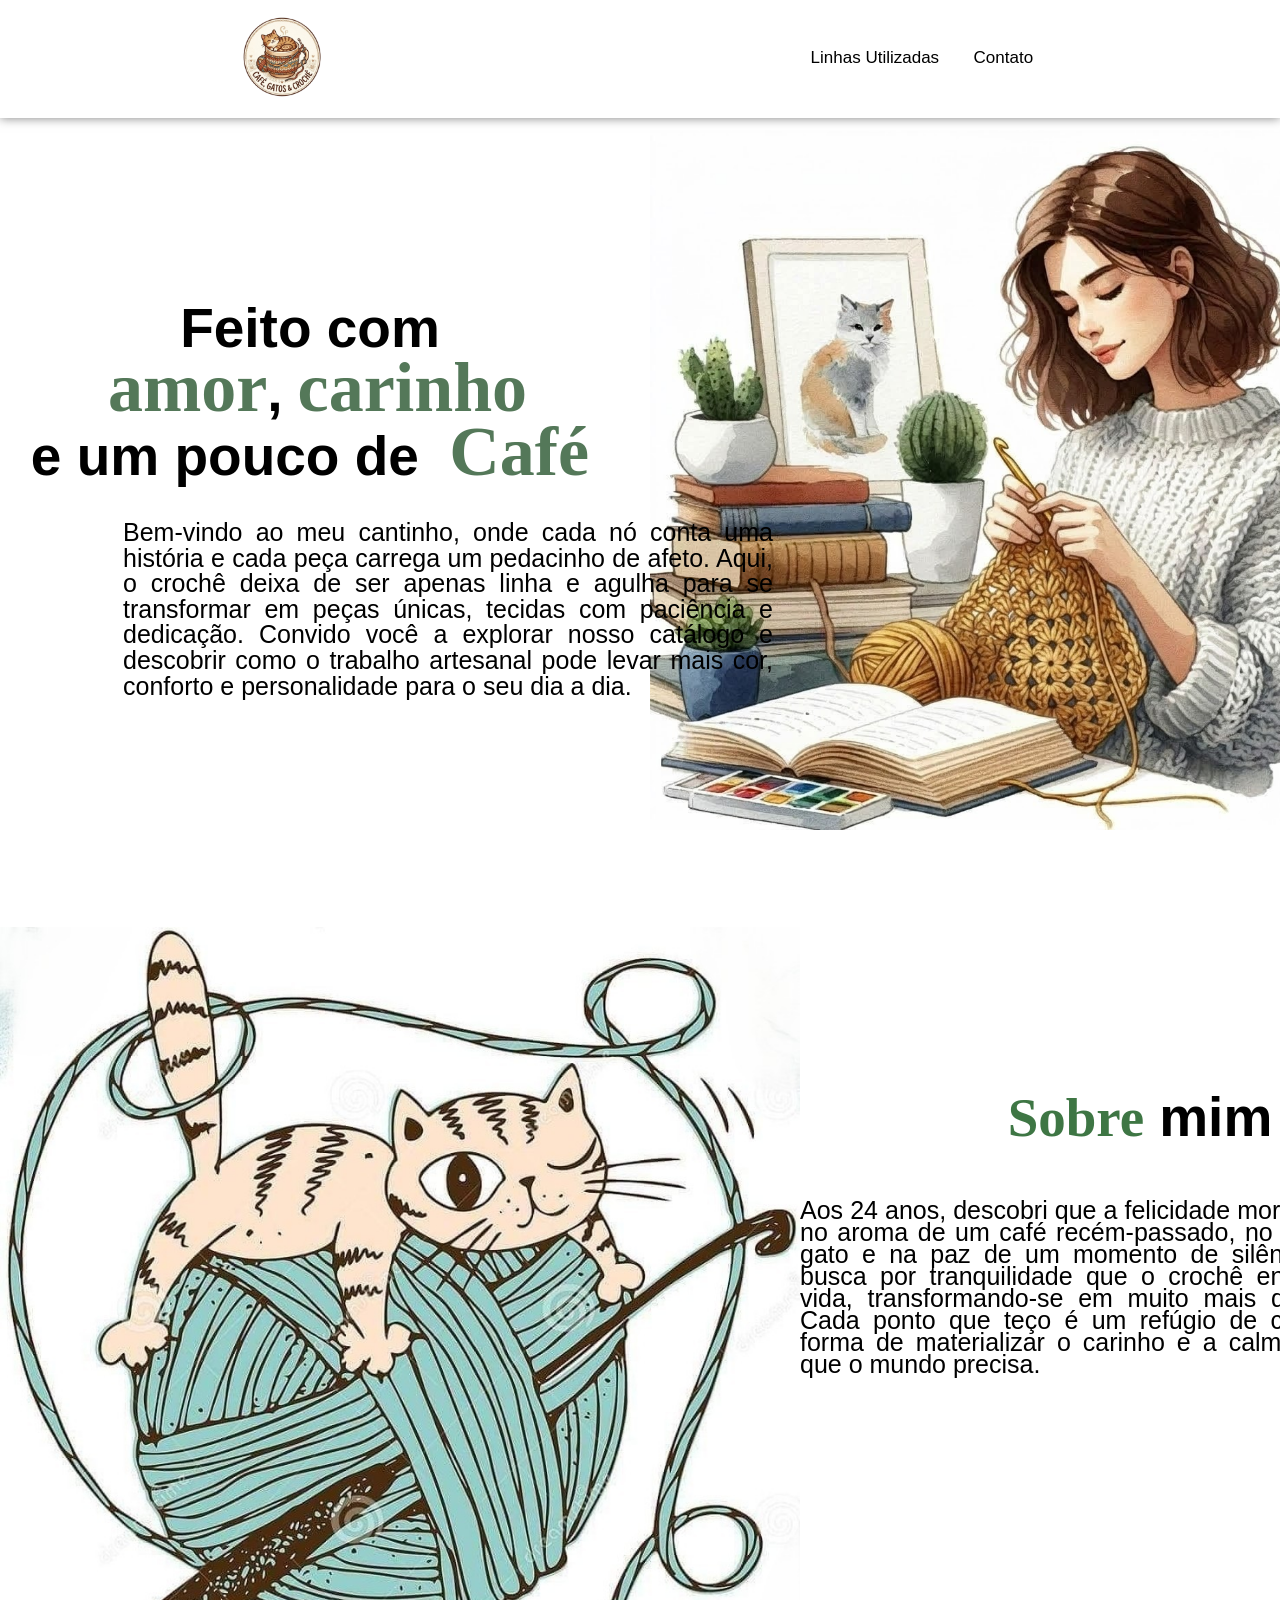
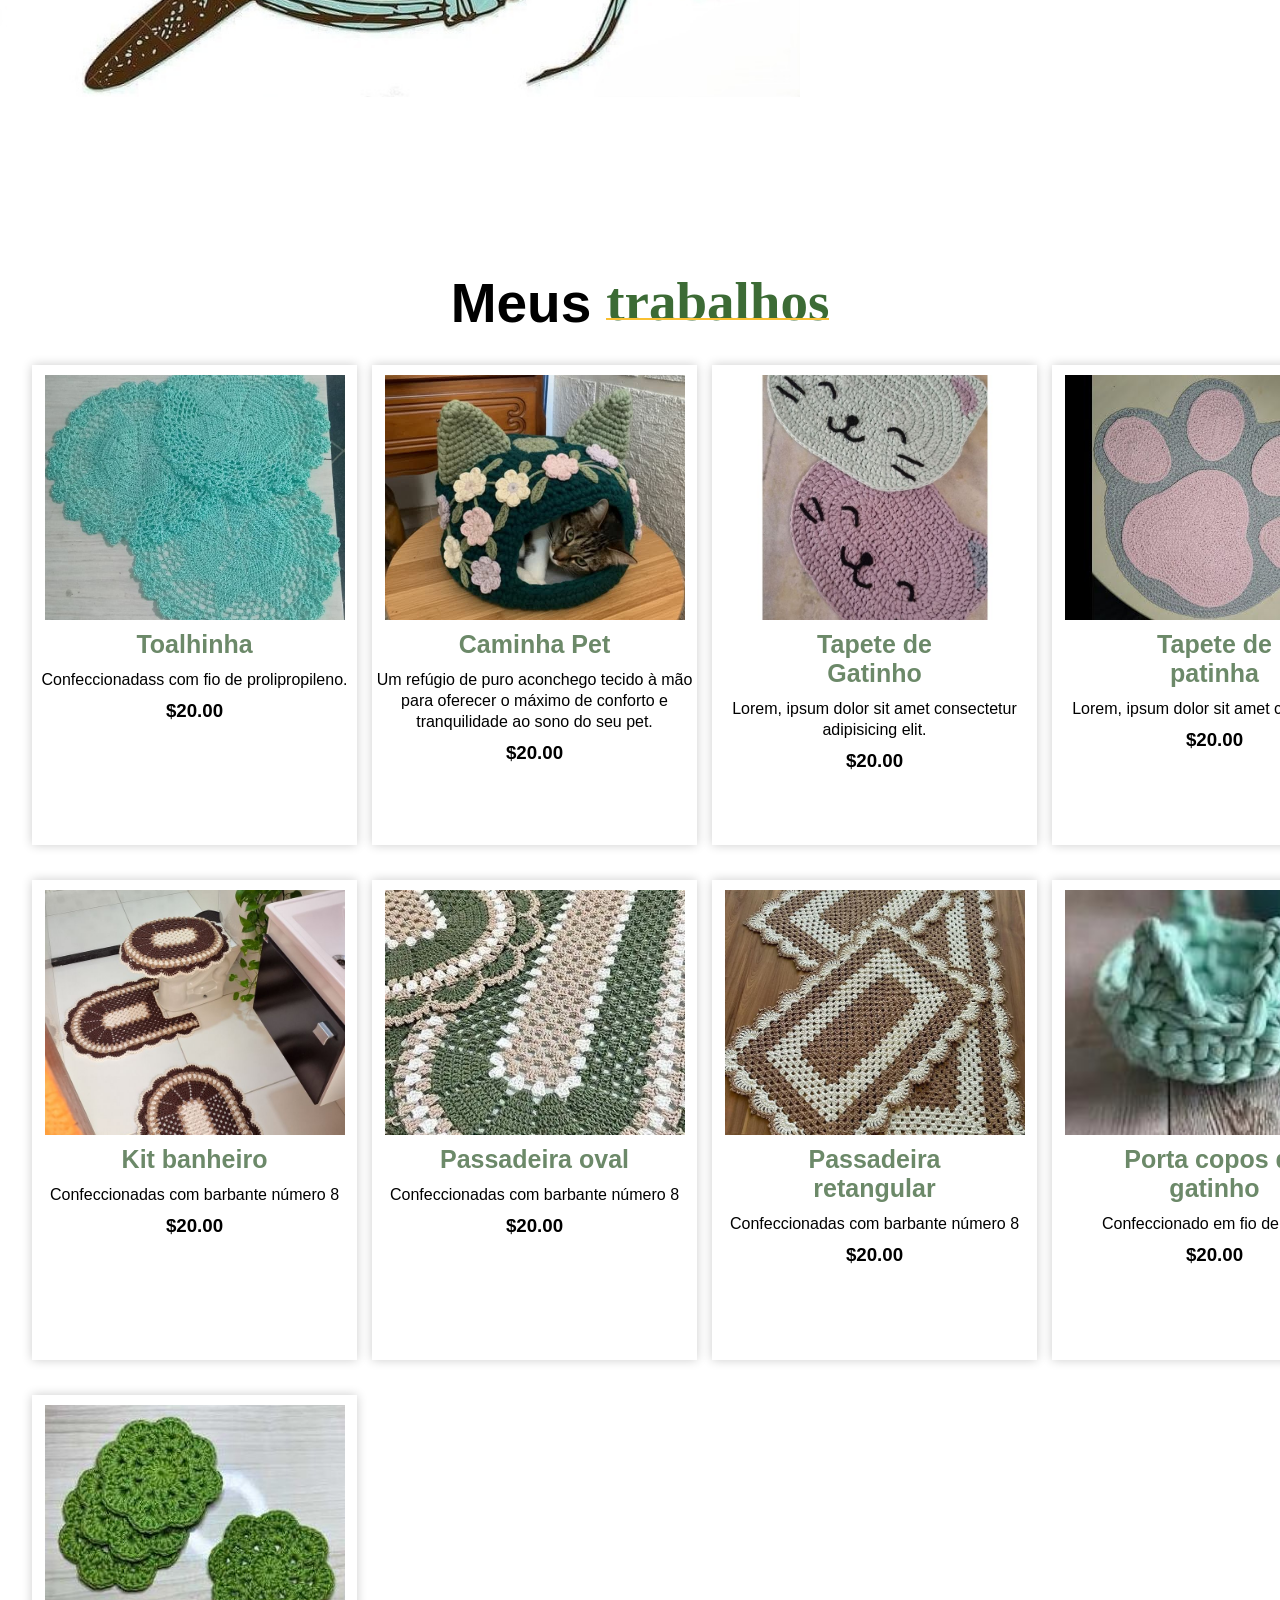
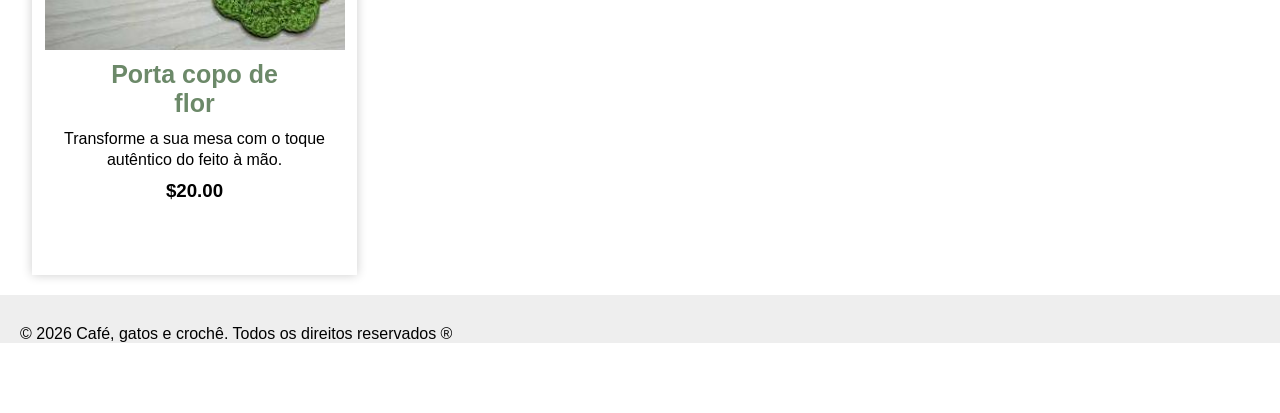
==== commit a90e421f: "commit Adicionei mais informações e seções" ====
--- a/index.html
+++ b/index.html
@@ -19,19 +19,11 @@
             </div>
 
             <ul>
-                <li><a href="#Home">Home</a></li>
-                <li><a href="#About">Sobre</a></li>
-                <li><a href="#Menu">Menu</a></li>
-                <li><a href="#Gallary">Galeria</a></li>
+                <li><a href="linhas.utilizadas.html">Linhas Utilizadas</a></li>
+                 <li><a href="contato.html">Contato</a></li>
                 
             </ul>
 
-            <div class="icon">
-             <i class="fi fi-rs-search"></i>
-             <i class="fi fi-rs-heart"></i>
-             <i class="fi fi-rs-cart-minus"></i>
-             <i class="fi fi-rs-following"></i>
-            </div>
 
         </nav>
 
@@ -101,9 +93,7 @@
                     <img src="imagens/toalhinhas.jpg">
                 </div>
 
-                <div class="small_card">
-                    <i class="fa-solid fa-heart"></i>
-                </div>
+             
 
                 <div class="menu_info">
                     <h2>Toalhinha</h2>
@@ -111,11 +101,6 @@
                         Confeccionadass com fio de prolipropileno.
                     <h3>$20.00</h3>
 
-                    <div class="menu_icon">
-                        
-                        <i class="fi fi-rs-cart-minus"></i>
-                    </div>
-                    <a href="#" class="menu_btn">Compre agora</a>
                 </div>
 
             </div> 
@@ -126,20 +111,13 @@
                     <img src="imagens/caminha pet.jpg">
                 </div>
 
-                <div class="small_card">
-                    <i class="fi fi-rs-heart"></i>
-                </div>
 
                 <div class="menu_info">
                     <h2>Caminha Pet</h2>
                     <p>
                         Um refúgio de puro aconchego tecido à mão para oferecer o máximo de conforto e tranquilidade ao sono do seu pet.
                     <h3>$20.00</h3>
-                    <div class="menu_icon">
-                       
-                        <i class="fi fi-rs-cart-minus"></i>
-                    </div>
-                    <a href="#" class="menu_btn">Compre agora</a>
+                  
                 </div>
 
             </div> 
@@ -150,20 +128,14 @@
                     <img src="imagens/tapete d egatinho.jpg">
                 </div>
 
-                <div class="small_card">
-                    <i class="fi fi-rs-heart"></i>
-                </div>
+              
 
                 <div class="menu_info">
                     <h2>Tapete de Gatinho</h2>
                     <p>
                         Lorem, ipsum dolor sit amet consectetur adipisicing elit. 
                         <h3>$20.00</h3>
-                    <div class="menu_icon">
-                       
-                        <i class="fi fi-rs-cart-minus"></i>
-                    </div>
-                    <a href="#" class="menu_btn">Compre agora</a>
+                    
                 </div>
 
             </div> 
@@ -174,20 +146,14 @@
                     <img src="imagens/tapete de patinha.jpg">
                 </div>
 
-                <div class="small_card">
-                    <i class="fi fi-rs-heart"></i>
-                </div>
+              
 
                 <div class="menu_info">
                     <h2>Tapete de patinha</h2>
                     <p>
                         Lorem, ipsum dolor sit amet consectetur 
                     <h3>$20.00</h3>
-                    <div class="menu_icon">
-                    
-                        <i class="fi fi-rs-cart-minus"></i>
-                    </div>
-                    <a href="#" class="menu_btn">Compre agora</a>
+                 
                 </div>
 
             </div> 
@@ -198,20 +164,14 @@
                     <img src="imagens/kit banheiro.jpg">
                 </div>
 
-                <div class="small_card">
-                    <i class="fi fi-rs-heart"></i>
-                </div>
+             
 
                 <div class="menu_info">
                     <h2>Kit banheiro</h2>
                     <p>
                          Confeccionadas com barbante número 8
                     <h3>$20.00</h3>
-                    <div class="menu_icon">
-                     
-                        <i class="fi fi-rs-cart-minus"></i>
-                    </div>
-                    <a href="#" class="menu_btn">Compre agora</a>
+                   
                 </div>
 
             </div> 
@@ -222,9 +182,7 @@
                     <img src="imagens/passadeira oval.jpg">
                 </div>
 
-                <div class="small_card">
-                    <i class="fi fi-rs-heart"></i>
-                </div>
+                
 
                 <div class="menu_info">
                     <h2>Passadeira oval</h2>
@@ -232,11 +190,7 @@
                         Confeccionadas com barbante número 8
                     </p>
                     <h3>$20.00</h3>
-                    <div class="menu_icon">
-                       
-                        <i class="fi fi-rs-cart-minus"></i>
-                    </div>
-                    <a href="#" class="menu_btn">Compre agora</a>
+                   
                 </div>
 
             </div> 
@@ -247,9 +201,7 @@
                     <img src="imagens/passadeira retangular.jpg">
                 </div>
 
-                <div class="small_card">
-                    <i class="fi fi-rs-heart"></i>
-                </div>
+             
 
                 <div class="menu_info">
                     <h2>Passadeira retangular</h2>
@@ -257,11 +209,7 @@
                         Confeccionadas com barbante número 8
                     </p>
                     <h3>$20.00</h3>
-                    <div class="menu_icon">
-                       
-                        <i class="fi fi-rs-cart-minus"></i>
-                    </div>
-                    <a href="#" class="menu_btn">Compre agora</a>
+                   
                 </div>
 
             </div> 
@@ -272,20 +220,14 @@
                     <img src="imagens/porta copo de fio de malha.jpg">
                 </div>
 
-                <div class="small_card">
-                    <i class="fi fi-rs-heart"></i>
-                </div>
+              
 
                 <div class="menu_info">
                     <h2>Porta copos de gatinho</h2>
                     <p>
                         Confeccionado em fio de malha
                     <h3>$20.00</h3>
-                    <div class="menu_icon">
-                     
-                        <i class="fi fi-rs-cart-minus"></i>
-                    </div>
-                    <a href="#" class="menu_btn">Compre agora</a>
+                   
                 </div>
 
             </div> 
@@ -296,20 +238,14 @@
                     <img src="imagens/porta copo de flor.jpg">
                 </div>
 
-                <div class="small_card">
-                    <i class="fi fi-rs-heart"></i>
-                </div>
+             
 
                 <div class="menu_info">
                     <h2>Porta copo de flor</h2>
                     <p>
                         Transforme a sua mesa com o toque autêntico do feito à mão.
                     <h3>$20.00</h3>
-                    <div class="menu_icon">
                     
-                        <i class="fi fi-rs-cart-minus"></i>
-                    </div>
-                    <a href="#" class="menu_btn">Compre agora</a>
                 </div>
 
             </div> 
@@ -317,41 +253,7 @@
     </div>
            
 
-    <!--Order-->
-
-    <div class="order" id="Order">
-        <h1><span>Entre em</span>Contato</h1>
-
-        <div class="order_main">
-
-            <div class="order_image">
-                <img src="imagens/icon.jpg">
-            </div>   
-
-
-    <!--Footer-->
-
-    <footer>
-        <div class="footer_main">
-
-            <div class="footer_tag">
-                <h2>Localização</h2>
-                <p>Brasil</p>
-            </div>
-
-            <div class="footer_tag">
-                <h2>Contato</h2>
-                <p>+55 11 95902-4659</p>
-                <p>oana6926@gmail.com</p>
-            </div>
-
-            <div class="footer_tag">
-                <h2>Me siga nas redes sociais</h2>
-                <img width="100" height="100" src="https://img.icons8.com/bubbles/100/instagram-new--v1.png" alt="instagram-new--v1"/> <p>https://www.instagram.com/ana_carolina_oliveiradossantos/</p>
-                <img width="100" height="100" src="https://img.icons8.com/bubbles/100/tiktok.png" alt="tiktok"/><p>https://www.tiktok.com/@anaoliveira4030</p>
-            </div>
-
-        </div>
+   <footer>
 
          <p>&copy; 2026 Café, gatos e crochê. Todos os direitos reservados &reg;</p>
 
--- a/style.css
+++ b/style.css
@@ -141,7 +141,7 @@
 }
 
 section .main_btn{
-    background: #a56436cf;
+    background: #1db749cf;
     position: relative;
     left: 123px;
     bottom: 30px;
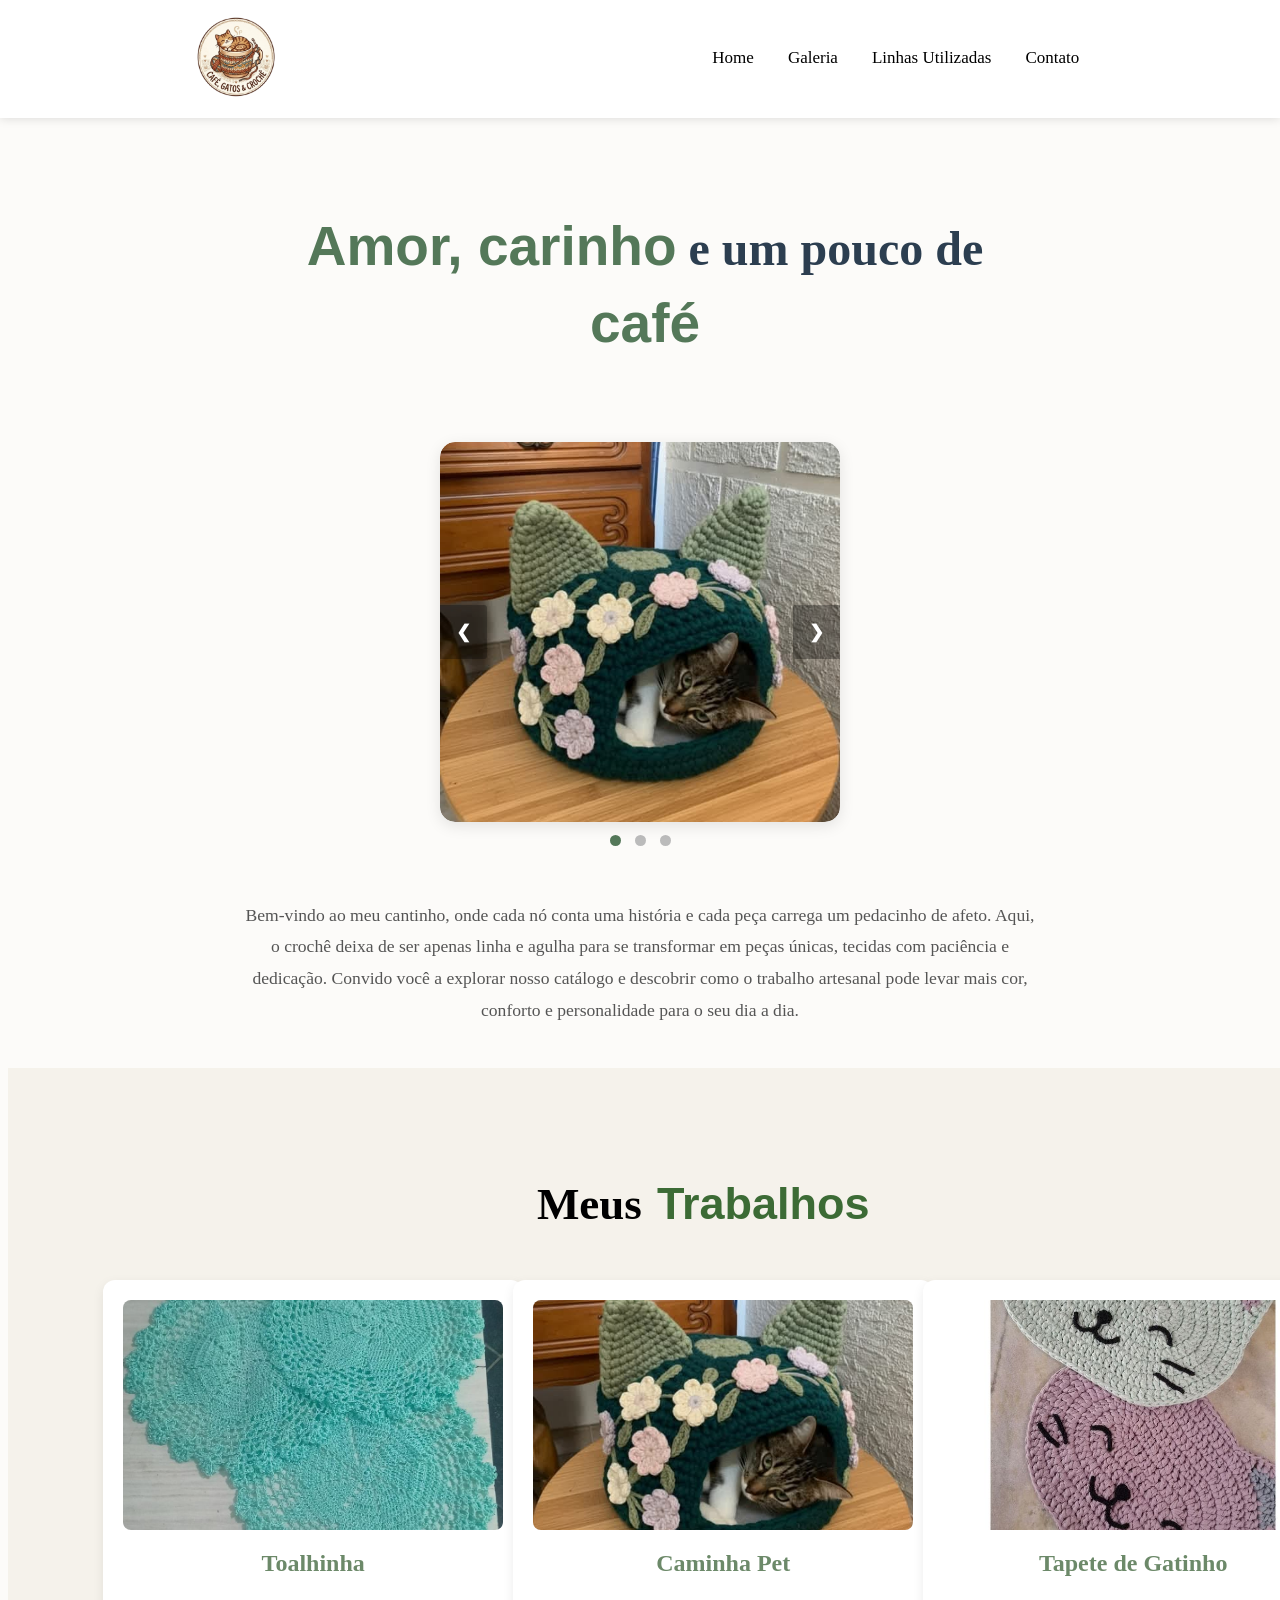
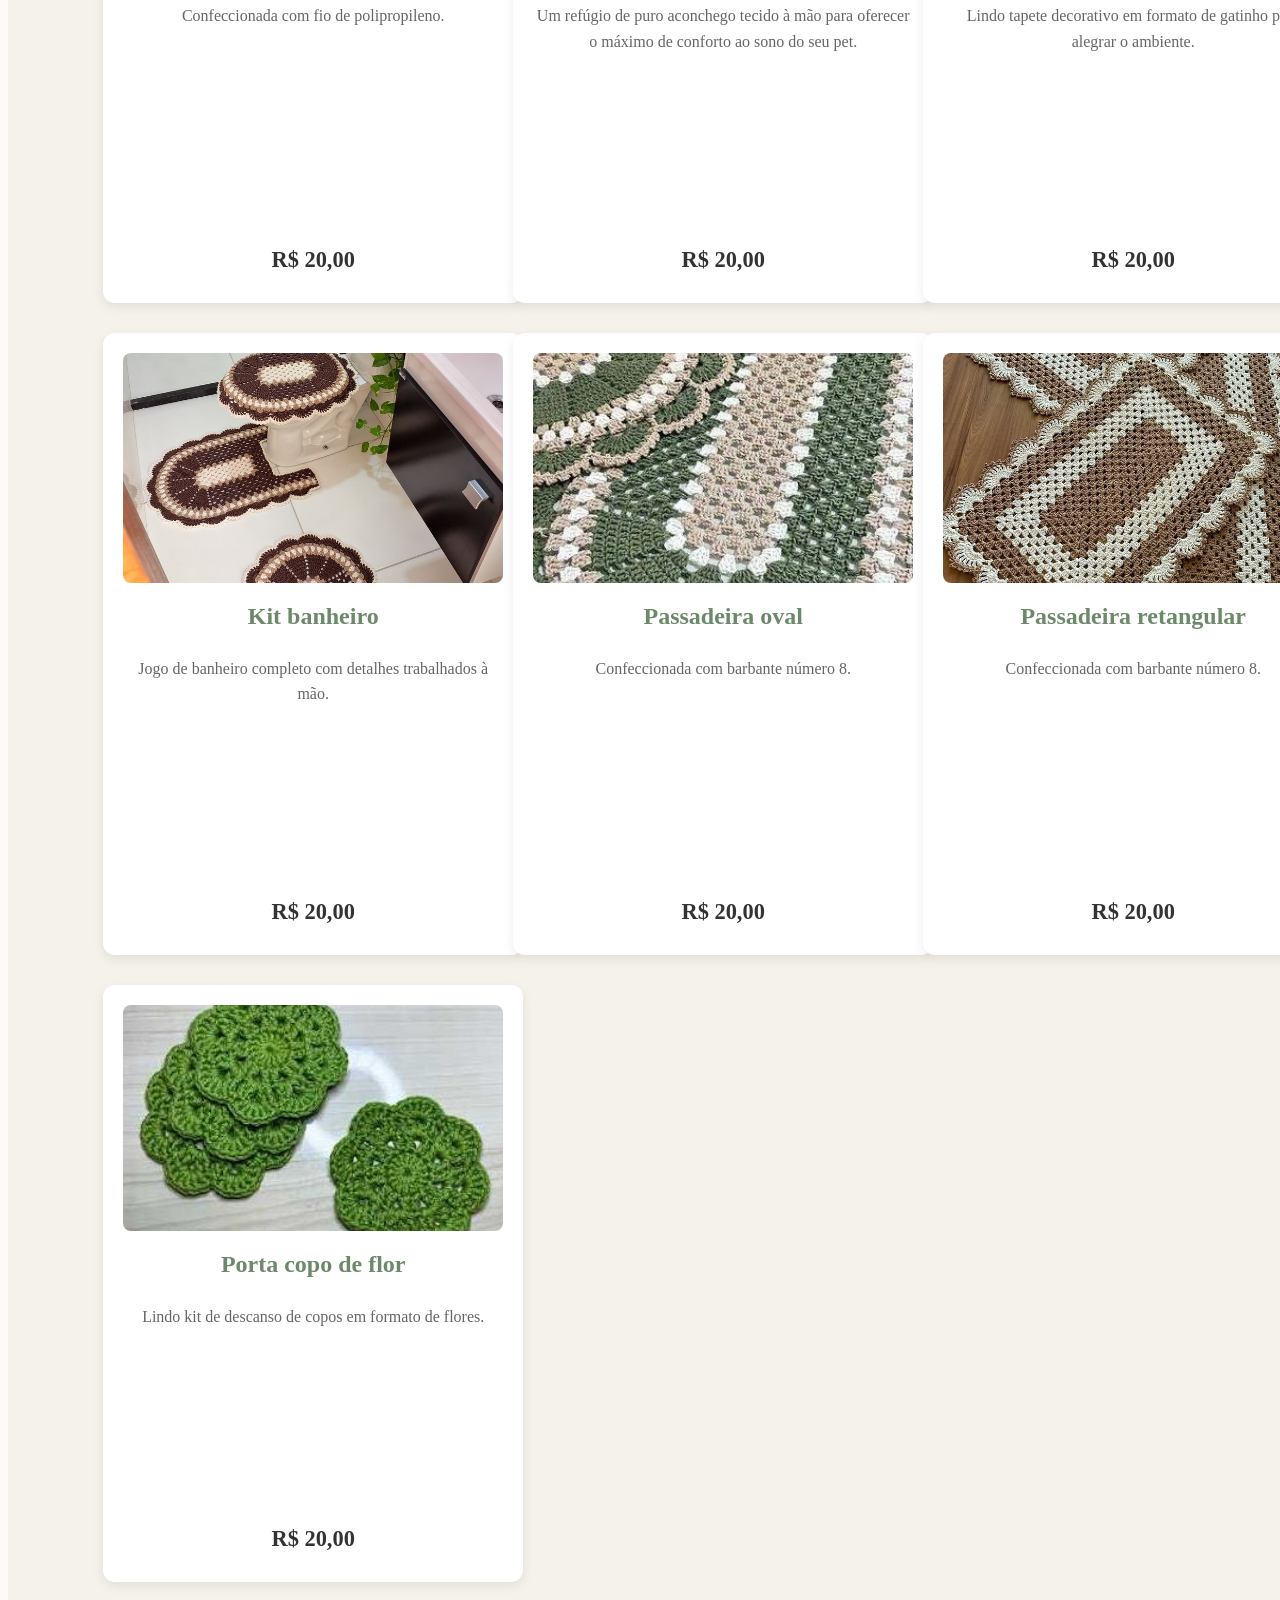
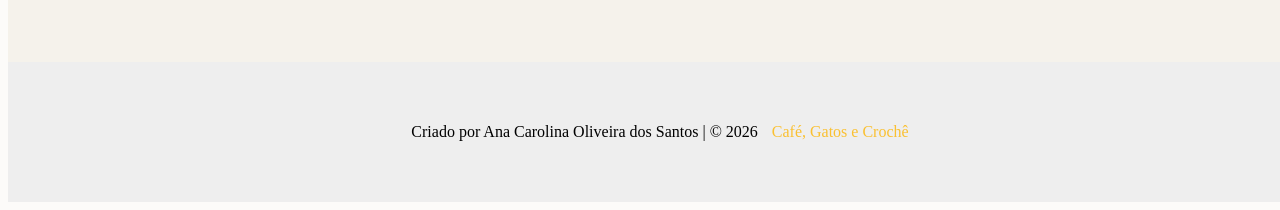
==== commit 4299fc9a: "Reorganização Reorganização dos códigos e adição de novas funcionalidade" ====
--- a/index.html
+++ b/index.html
@@ -2,265 +2,217 @@
 <html lang="pt-br">
 <head>
     <meta charset="UTF-8">
-    <meta http-equiv="X-UA-Compatible" content="IE=edge">
     <meta name="viewport" content="width=device-width, initial-scale=1.0">
-    <title>Café, gatos e crochê</title>
+    <link rel="icon" href="imagens/icon header.jpg"> 
     <link rel="stylesheet" href="style.css">
     <link rel="preconnect" href="https://fonts.googleapis.com">
-    <link rel="icon" href="imagens/icon header.jpg"> 
+    <link rel="stylesheet" href="https://cdn-uicons.flaticon.com/4.0.0/uicons-regular-straight/css/uicons-regular-straight.css">
+    <title>Café, Gatos e Crochê</title>
 </head>
 <body>
 
     <section id="Home">
         <nav>
             <div class="logo">
-                <img src="imagens/logo.jpg">
-                
+                <img src="imagens/logo.jpg" alt="Logo">
             </div>
 
             <ul>
+                <li><a href="#Home">Home</a></li>
+                <li><a href="galeria.html">Galeria</a></li>
                 <li><a href="linhas.utilizadas.html">Linhas Utilizadas</a></li>
-                 <li><a href="contato.html">Contato</a></li>
-                
+                <li><a href="contato.html">Contato</a></li>
             </ul>
 
-
         </nav>
 
         <div class="main">
-
             <div class="men_text">
-                <h1>Feito com <span>amor</span>,<span>carinho</span><br>e um pouco de <span>Café</span></h1>
+                <h1><span>Amor, carinho </span> e um pouco de <Span>café</span></h1>
             </div>
 
             <div class="main_image">
-                <img src="imagens/capa.jpg">
-            </div>
-
+                <div class="carrossel-container">
+                    <div class="slide fade">
+                        <img src="imagens/caminha pet.jpg" alt="Caminha Pet de Crochê">
+                    </div>
+                    <div class="slide fade">
+                        <img src="imagens/tapete d egatinho.jpg" alt="Tapete de Gatinho">
+                    </div>
+                    <div class="slide fade">
+                        <img src="imagens/kit bebê.jpeg" alt="Kit de Banheiro">
+                    </div>
+
+                    <a class="prev" onclick="mudarSlide(-1)">&#10094;</a>
+                    <a class="next" onclick="mudarSlide(1)">&#10095;</a>
+                </div>
+
+                <div class="dot-container">
+                    <span class="dot" onclick="slideAtual(1)"></span>
+                    <span class="dot" onclick="slideAtual(2)"></span>
+                    <span class="dot" onclick="slideAtual(3)"></span>
+                </div>
+            </div>
         </div>
 
         <p>
-            Bem-vindo ao meu cantinho, onde cada nó conta uma história e 
-            cada peça carrega um pedacinho de afeto. Aqui, o crochê deixa de ser apenas 
-            linha e agulha para se transformar em peças únicas, tecidas com paciência e dedicação. Convido você a explorar nosso catálogo e descobrir como o trabalho artesanal pode levar mais cor, 
-            conforto e personalidade para o seu dia a dia.
+            Bem-vindo ao meu cantinho, onde cada nó conta uma história e cada peça carrega um pedacinho de afeto. Aqui, o crochê deixa de ser apenas linha e agulha para se transformar em peças únicas, tecidas com paciência e dedicação. Convido você a explorar nosso catálogo e descobrir como o trabalho artesanal pode levar mais cor, conforto e personalidade para o seu dia a dia.
         </p>
 
        
-
     </section>
 
-
-
-    <!--About-->
-
-    <div class="about" id="About">
-        <div class="about_main">
-
-            <div class="image">
-                <img src="imagens/capa esquerda.jpg" alt="">
-            </div>
-
-            <div class="about_text">
-               
-                <h1><span>Sobre</span>mim</h1>
-                
-                <p>
-                  Aos 24 anos, descobri que a felicidade mora nos detalhes: no aroma de um café recém-passado, no ronrono de um gato e na paz de um momento de silêncio. Foi nessa busca por tranquilidade que o 
-                  crochê entrou na minha vida, transformando-se em muito mais que um hobby. Cada ponto que teço é um refúgio de conforto e uma forma de materializar
-                   o carinho e a calma que acredito que o mundo precisa.
-                </p>
-      
+    <div class="menu" id="Menu">
+        <h1>Meus <span>Trabalhos</span></h1>
+
+        <div class="menu_box">
+
+            <div class="menu_card">
+                <div class="menu_image">
+                    <img src="imagens/toalhinhas.jpg" alt="Toalhinha">
+                </div>
+                <div class="menu_info">
+                    <h2>Toalhinha</h2>
+                    <p>Confeccionada com fio de polipropileno.</p>
+                    <h3>R$ 20,00</h3>
+                </div>
+            </div>
+
+            <div class="menu_card">
+                <div class="menu_image">
+                    <img src="imagens/caminha pet.jpg" alt="Caminha Pet">
+                </div>
+                <div class="menu_info">
+                    <h2>Caminha Pet</h2>
+                    <p>Um refúgio de puro aconchego tecido à mão para oferecer o máximo de conforto ao sono do seu pet.</p>
+                    <h3>R$ 20,00</h3>
+                </div>
+            </div>
+
+            <div class="menu_card">
+                <div class="menu_image">
+                    <img src="imagens/tapete d egatinho.jpg" alt="Tapete de Gatinho">
+                </div>
+                <div class="menu_info">
+                    <h2>Tapete de Gatinho</h2>
+                    <p>Lindo tapete decorativo em formato de gatinho para alegrar o ambiente.</p>
+                    <h3>R$ 20,00</h3>
+                </div>
+            </div>
+
+            <div class="menu_card">
+                <div class="menu_image">
+                    <img src="imagens/kit banheiro.jpg" alt="Kit Banheiro">
+                </div>
+                <div class="menu_info">
+                    <h2>Kit banheiro</h2>
+                    <p>Jogo de banheiro completo com detalhes trabalhados à mão.</p>
+                    <h3>R$ 20,00</h3>
+                </div>
+            </div>
+
+            <div class="menu_card">
+                <div class="menu_image">
+                    <img src="imagens/passadeira oval.jpg" alt="Passadeira Oval">
+                </div>
+                <div class="menu_info">
+                    <h2>Passadeira oval</h2>
+                    <p>Confeccionada com barbante número 8.</p>
+                    <h3>R$ 20,00</h3>
+                </div>
+            </div>
+
+            <div class="menu_card">
+                <div class="menu_image">
+                    <img src="imagens/passadeira retangular.jpg" alt="Passadeira Retangular">
+                </div>
+                <div class="menu_info">
+                    <h2>Passadeira retangular</h2>
+                    <p>Confeccionada com barbante número 8.</p>
+                    <h3>R$ 20,00</h3>
+                </div>
+            </div>
+
+            <div class="menu_card">
+                <div class="menu_image">
+                    <img src="imagens/porta copo de flor.jpg" alt="Porta Copo">
+                </div>
+                <div class="menu_info">
+                    <h2>Porta copo de flor</h2>
+                    <p>Lindo kit de descanso de copos em formato de flores.</p>
+                    <h3>R$ 20,00</h3>
+                </div>
             </div>
 
         </div>
-
-       
-
     </div>
 
-
-
-    <!--Menu-->
-
-    <div class="menu" id="Menu">
-        <h1>Meus<span>trabalhos</span></h1>
-
-        <div class="menu_box">
-            <div class="menu_card">
-
-                <div class="menu_image">
-                    <img src="imagens/toalhinhas.jpg">
-                </div>
-
-             
-
-                <div class="menu_info">
-                    <h2>Toalhinha</h2>
-                    <p>
-                        Confeccionadass com fio de prolipropileno.
-                    <h3>$20.00</h3>
-
-                </div>
-
-            </div> 
-            
-            <div class="menu_card">
-
-                <div class="menu_image">
-                    <img src="imagens/caminha pet.jpg">
-                </div>
-
-
-                <div class="menu_info">
-                    <h2>Caminha Pet</h2>
-                    <p>
-                        Um refúgio de puro aconchego tecido à mão para oferecer o máximo de conforto e tranquilidade ao sono do seu pet.
-                    <h3>$20.00</h3>
-                  
-                </div>
-
-            </div> 
-
-            <div class="menu_card">
-
-                <div class="menu_image">
-                    <img src="imagens/tapete d egatinho.jpg">
-                </div>
-
-              
-
-                <div class="menu_info">
-                    <h2>Tapete de Gatinho</h2>
-                    <p>
-                        Lorem, ipsum dolor sit amet consectetur adipisicing elit. 
-                        <h3>$20.00</h3>
-                    
-                </div>
-
-            </div> 
-
-            <div class="menu_card">
-
-                <div class="menu_image">
-                    <img src="imagens/tapete de patinha.jpg">
-                </div>
-
-              
-
-                <div class="menu_info">
-                    <h2>Tapete de patinha</h2>
-                    <p>
-                        Lorem, ipsum dolor sit amet consectetur 
-                    <h3>$20.00</h3>
-                 
-                </div>
-
-            </div> 
-
-            <div class="menu_card">
-
-                <div class="menu_image">
-                    <img src="imagens/kit banheiro.jpg">
-                </div>
-
-             
-
-                <div class="menu_info">
-                    <h2>Kit banheiro</h2>
-                    <p>
-                         Confeccionadas com barbante número 8
-                    <h3>$20.00</h3>
-                   
-                </div>
-
-            </div> 
-
-            <div class="menu_card">
-
-                <div class="menu_image">
-                    <img src="imagens/passadeira oval.jpg">
-                </div>
-
-                
-
-                <div class="menu_info">
-                    <h2>Passadeira oval</h2>
-                    <p>
-                        Confeccionadas com barbante número 8
-                    </p>
-                    <h3>$20.00</h3>
-                   
-                </div>
-
-            </div> 
-
-            <div class="menu_card">
-
-                <div class="menu_image">
-                    <img src="imagens/passadeira retangular.jpg">
-                </div>
-
-             
-
-                <div class="menu_info">
-                    <h2>Passadeira retangular</h2>
-                    <p>
-                        Confeccionadas com barbante número 8
-                    </p>
-                    <h3>$20.00</h3>
-                   
-                </div>
-
-            </div> 
-
-            <div class="menu_card">
-
-                <div class="menu_image">
-                    <img src="imagens/porta copo de fio de malha.jpg">
-                </div>
-
-              
-
-                <div class="menu_info">
-                    <h2>Porta copos de gatinho</h2>
-                    <p>
-                        Confeccionado em fio de malha
-                    <h3>$20.00</h3>
-                   
-                </div>
-
-            </div> 
-
-            <div class="menu_card">
-
-                <div class="menu_image">
-                    <img src="imagens/porta copo de flor.jpg">
-                </div>
-
-             
-
-                <div class="menu_info">
-                    <h2>Porta copo de flor</h2>
-                    <p>
-                        Transforme a sua mesa com o toque autêntico do feito à mão.
-                    <h3>$20.00</h3>
-                    
-                </div>
-
-            </div> 
-
-    </div>
-           
-
-   <footer>
-
-         <p>&copy; 2026 Café, gatos e crochê. Todos os direitos reservados &reg;</p>
-
+    <footer>
+        <div class="end">
+            <p>Criado por Ana Carolina Oliveira dos Santos | © 2026 <span>Café, Gatos e Crochê</span></p>
+        </div>
     </footer>
 
-
-
-    
+    <script>
+        let slideIndex = 0;
+        let temporizador;
+
+        mostrarSlidesAutomatico();
+
+        function mostrarSlidesAutomatico() {
+            let i;
+            let slides = document.getElementsByClassName("slide");
+            let dots = document.getElementsByClassName("dot");
+            
+            for (i = 0; i < slides.length; i++) {
+                slides[i].style.display = "none";  
+            }
+            slideIndex++;
+            if (slideIndex > slides.length) {slideIndex = 1}    
+            
+            for (i = 0; i < dots.length; i++) {
+                dots[i].className = dots[i].className.replace(" active", "");
+            }
+            
+            if (slides[slideIndex-1]) {
+                slides[slideIndex-1].style.display = "block";  
+                dots[slideIndex-1].className += " active";
+            }
+            
+            temporizador = setTimeout(mostrarSlidesAutomatico, 3000); 
+        }
+
+        function mudarSlide(n) {
+            clearTimeout(temporizador);
+            exibirSlideManual(slideIndex += n);
+        }
+
+        function slideAtual(n) {
+            clearTimeout(temporizador);
+            exibirSlideManual(slideIndex = n);
+        }
+
+        function exibirSlideManual(n) {
+            let i;
+            let slides = document.getElementsByClassName("slide");
+            let dots = document.getElementsByClassName("dot");
+            
+            if (n > slides.length) {slideIndex = 1}    
+            if (n < 1) {slideIndex = slides.length}
+            
+            for (i = 0; i < slides.length; i++) {
+                slides[i].style.display = "none";  
+            }
+            for (i = 0; i < dots.length; i++) {
+                dots[i].className = dots[i].className.replace(" active", "");
+            }
+            
+            slides[slideIndex-1].style.display = "block";  
+            dots[slideIndex-1].className += " active";
+            
+            temporizador = setTimeout(mostrarSlidesAutomatico, 5000); 
+        }
+    </script>
+
 </body>
 </html>
--- a/style.css
+++ b/style.css
@@ -1,36 +1,31 @@
 @import url('https://cdn-uicons.flaticon.com/4.0.0/uicons-regular-straight/css/uicons-regular-straight.css');
 
-/*botões  #60b462 transições  #a56436cf
-*/
-
+/* Configurações Gerais */
 *{
-    font-family: "Montserrat", sans-serif;
-    font-optical-sizing: auto;
-    font-weight: 100%;
-    font-style: normal;
-    margin: 0;
-    padding: 0;
-    box-sizing: border-box;
-    font-family: sans-serif;
-}
-
-/*body{
-    background-image: url(imagens/capa\ esquerda.jpg);
-    background-size: cover;
-    background-repeat: no-repeat;
-    background-position: center;
-    background-attachment: fixed;
-}*/
+   font-family: "Playwrite GB S", cursive;
+  font-optical-sizing: auto;
+  font-weight: 0;
+  font-style: normal;
+}
 
 html{
     scroll-behavior: smooth;
 }
 
-section{
-    width: 100%;
-    height: 100vh;
-}
-
+body {
+    background-color: #fcfbf9;
+}
+
+/* ===================================================
+   CORREÇÃO DO TOPO: Espaço para o título não sumir
+   =================================================== */
+section {
+    width: 100%;
+    min-height: 100vh;
+    padding-top: 160px; /* Garante que o texto fique totalmente abaixo do menu fixo */
+}
+
+/* Barra de Navegação */
 section nav{
     display: flex;
     justify-content: space-around;
@@ -38,8 +33,9 @@
     position: fixed;
     right: 0;
     left: 0;
+    top: 0;
     background: white;
-    box-shadow: 0 0 10px rgba(0,0,0,0.5);
+    box-shadow: 0 0 10px rgba(0,0,0,0.15);
     z-index: 1000;
 }
 
@@ -47,6 +43,8 @@
     width: 100px;
     cursor: pointer;
     margin: 7px 0;
+    max-width: 100%;
+    height: auto;
 }
 
 section nav ul{
@@ -88,71 +86,69 @@
     color: #000;
     margin: 0 5px;
     cursor: pointer;
-    transition: 0.3s;
-    
-}
+    transition: 0.3s;}
+
 
 section nav .icon i:hover{
     color:#2f783a;
 }
 
+/* ===================================================
+   CORREÇÃO DO TEXTO E CARROSSEL PRINCIPAL
+   =================================================== */
 section .main{
     display: flex;
+    flex-direction: column; /* Alinha o título no topo e o carrossel abaixo */
     align-items: center;
-    justify-content: space-around;
-    position: relative;
-    top: 130px;
+    justify-content: center;
+    padding: 0 5%;
+    gap: 40px; /* Dá um espaço harmônico entre o título e as fotos */
+    margin-bottom: 40px;
+}
+
+section .main .men_text {
+    flex: none;
+    width: 100%;
+    max-width: 800px;
+    text-align: center; /* Centraliza o bloco de texto */
 }
 
 section .main .men_text h1{
+    font-size: 48px;
+    text-align: center; /* Centraliza a frase inteira */
+    line-height: 1.4;
+    color: #2c3e50;
+}
+
+section .main .men_text h1 span{
+    display: inline-block;
+    margin-left: 10px;
+    color: #547859;
+    font-family: 'mv boli', cursive, sans-serif;
     font-size: 55px;
-    position: relative;
-    top: -90px;
-    left: 20px;
-    text-align: center;
-    
-}
-
-section .main .men_text h1 span{
-    margin-left: 15px;
-    color: #547859;
-    font-family: mv boli;
-    line-height: 22px;
-    font-size: 70px;
-    line-height: 1.6rem;
-}
-
-section .main .main_image img{
-    width: 700px;
-    position: relative;
-    left: 70px;
 }
 
 section p{
-    font-size: 25px;
-    width: 650px;
-    text-align: justify;
-    position: relative;
-    left: 123px;
-    bottom: 120px;
-    line-height: 1.6rem;
-      margin-top: -5%;
-    margin-bottom: 10px;
+    max-width: 800px;
+    margin: 40px auto;
+    padding: 0 20px;
+    text-align: center;
+    font-size: 1.1rem;
+    line-height: 1.8;
+    color: #555;
 }
 
 section .main_btn{
     background: #1db749cf;
-    position: relative;
-    left: 123px;
-    bottom: 30px;
     width: 150px;
     cursor: pointer;
     padding: 12px 25px;
+    margin: 20px auto;
+    text-align: center;
 }
 
 section .main_btn a{
     color: #fff;
-    margin-right: 5px;
     text-decoration: none;
 }
 
@@ -165,325 +161,202 @@
     transform: translateX(7px);
 }
 
-
-
-/*About*/
-
-.about{
-    width: 100%;
-    height: 100vh;
-    padding: 70px 0;
-}
-
-.about .about_main{
-    display: flex;
-    align-items: center;
-    justify-content: space-around;
-    height: 75%;
-    width: auto;
-    font-size: 25px;
-    text-align: center;
-}
-
-.about .about_main .image img{
-    width: 800px;
-    position: relative;
-    top: 60px;
-}
-
-.about .about_main .about_text h1 span{
-    color: #3e7644;
-    margin-right: 15px;
-    font-family: mv boli;
-}
-
-.about .about_main .about_text h1{
-    font-size: 55px;
-    position: relative;
-    bottom: 50px;
-}
-
-.about .about_main .about_text h3{
-    font-size: 30px;
-    margin: 0 0 50px 0;
-}
-
-.about .about_main .about_text p{
-    width: 650px;
-    text-align: justify;
-    margin-right: 30px;
-    line-height: 22px;
-}
-
-.about .about_btn{
-    background: #a56436cf;
-    padding: 12px 25px;
-    text-decoration: none;
-    color: #fff;
-    position: relative;
-    left: 55%;
-    bottom: 30px;
-}
-
-
-
-/*Menu*/
-
-.menu{
-    width: 100%;
-    padding: 70px 0;
-}
-
-.menu h1{
-    font-size: 55px;
-    display: flex;
+/* Área do Carrossel */
+section .main .main_image {
+    width: 100%;
+    display: flex;
+    flex-direction: column;
     align-items: center;
     justify-content: center;
-    margin-bottom: 30px;
+}
+
+.carrossel-container {
+    max-width: 400px;
+    width: 100%;
+    position: relative;
+    margin: auto;
+    overflow: hidden;
+    border-radius: 15px;
+    box-shadow: 0 4px 15px rgba(0,0,0,0.1);
+}
+
+.slide {
+    display: none;
+    width: 100%;
+}
+
+.slide img {
+    width: 100%;
+    height: 380px; 
+    object-fit: cover; 
+    display: block;
+    border-radius: 15px;
+}
+
+.prev, .next {
+    cursor: pointer;
+    position: absolute;
+    top: 50%;
+    transform: translateY(-50%);
+    width: auto;
+    padding: 16px;
+    color: white;
+    font-weight: bold;
+    font-size: 18px;
+    transition: 0.3s ease;
+    border-radius: 0 3px 3px 0;
+    user-select: none;
+    background-color: rgba(0, 0, 0, 0.3);
+}
+
+.next {
+    right: 0;
+    border-radius: 3px 0 0 3px;
+}
+
+.prev:hover, .next:hover {
+    background-color: rgba(84, 120, 89, 0.8);
+}
+
+.dot-container {
+    text-align: center;
+    padding: 10px;
+}
+
+.dot {
+    cursor: pointer;
+    height: 11px;
+    width: 11px;
+    margin: 0 5px;
+    background-color: #bbb;
+    border-radius: 50%;
+    display: inline-block;
+    transition: background-color 0.6s ease;
+}
+
+.active, .dot:hover {
+    background-color: #547859;
+}
+
+.fade {
+    animation-name: fadeAnima;
+    animation-duration: 1.5s;
+}
+
+@keyframes fadeAnima {
+    from { opacity: .4 } 
+    to { opacity: 1 }
+}
+
+
+/* ===================================================
+   SEÇÃO MEUS TRABALHOS (CATÁLOGO AMPLIADO)
+   =================================================== */
+.menu{
+    width: 100%;
+    padding: 80px 5%;
+    background-color: #f5f2eb;
+}
+
+.menu h1{
+    font-size: 45px;
+    display: flex;
+    align-items: center;
+    justify-content: center;
+    margin-bottom: 50px;
 }
 
 .menu h1 span{
     color: #3c6b35;
     margin-left: 15px;
-    font-family: mv boli;
-}
-
-.menu h1 span::after{
-    content: '';
-    width: 100%;
-    height: 2px;
-    background: #fac031;
-    display: block;
-    position: relative;
-    bottom: 15px;
-}
-
+    font-family: 'mv boli', cursive, sans-serif;
+}
+
+/* Grid com tamanho mínimo aumentado para destacar os produtos */
 .menu .menu_box{
-    width: 95%;
+    width: 100%;
+    max-width: 1200px;
     margin: 0 auto;
     display: grid;
-    grid-template-columns: 1fr 1fr 1fr 1fr;
-    grid-gap: 15px;
-}
-
+    grid-template-columns: repeat(auto-fit, minmax(340px, 1fr)); 
+    grid-gap: 30px; 
+}
+
+/* Card do Produto */
 .menu .menu_box .menu_card{
-    width: 325px;
-    height: 480px;
-    padding-top: 10px;
+    width: 100%;
+    background: #fff;
+    padding: 20px; 
+    border-radius: 12px; 
+    box-shadow: 0 4px 12px rgba(0,0,0,0.08); /* Correção sutil aqui: faltava o 'px' no box-shadow original */
+    display: flex;
+    flex-direction: column;
+    justify-content: space-between;
+    transition: transform 0.3s;
+}
+
+.menu .menu_box .menu_card:hover {
+    transform: translateY(-5px);
+}
+
+/* Espaço da Foto - Agora perfeitamente quadrada e responsiva com aspect-ratio */
+.menu .menu_box .menu_card .menu_image{
+    width: 100%;
+    aspect-ratio: 1 / 1; 
+    overflow: hidden;
+    border-radius: 8px;
+}
+
+.menu .menu_box .menu_card .menu_image img{
+    width: 100%;
+    height: 100%;
+    object-fit: cover; 
+    transition: 0.3s;
+}
+
+.menu .menu_box .menu_card .menu_image:hover img{
+    transform: scale(1.05);
+}
+
+/* Informações do Card */
+.menu .menu_box .menu_card .menu_info {
+    display: flex;
+    flex-direction: column;
+    height: 100%;
+    justify-content: space-between;
+}
+
+.menu .menu_box .menu_card .menu_info h2{
+    text-align: center;
+    margin: 20px 0 10px 0;
+    font-size: 24px; 
+    color: #6c8969;
+}
+
+.menu .menu_box .menu_card .menu_info p{
+    text-align: center;
+    font-size: 1rem;
+    color: #666;
+    line-height: 1.6;
     margin-bottom: 20px;
-    box-shadow: 0 0 10px rgba(0,0,0,0.2);
-}
-
-.menu .menu_box .menu_card .menu_image{
-    width: 300px;
-    height: 245px;
-    margin: 0 auto;
-    overflow: hidden;
-}
-
-.menu .menu_box .menu_card .menu_image img{
-    width: 100%;
-    height: 100%;
-    object-fit: cover;
-    object-position: center;
-    transition: 0.3s;
-}
-
-.menu .menu_box .menu_card .menu_image:hover img{
-    transform: scale(1.1);
-}
-
-.menu .menu_box .menu_card .small_card{
-    width: 45px;
-    height: 45px;
-    float: right;
-    position: relative;
-    top: -240px;
-    right: -8px;
-    opacity: 0;
-    border-radius: 7px;
-    transition: 0.3s;
-}
-
-.menu .menu_box .menu_card:hover .small_card{
-    position: relative;
-    top: -240px;
-    right: 20px;
-    opacity: 1;
-}
-
-.menu .menu_box .menu_card .small_card i{
-    font-size: 25px;
-    display: flex;
-    align-items: center;
-    justify-content: center;
-    line-height: 50px;
-    color: #000;
-    cursor: pointer;
-    text-shadow: 0 0 6px #000;
-    transition: 0.2s;
-}
-
-.menu .menu_box .menu_card .small_card i:hover{
-    color: #c79a26bf;
-}
-
-.menu .menu_box .menu_card .menu_info h2{
-    width: 60%;
-    text-align: center;
-    margin: 10px auto 10px auto;
-    font-size: 25px;
-    color: #6c8969;
-    
-}
-
-.menu .menu_box .menu_card .menu_info p{
-    text-align: center;
-    margin-top: 8px;
-    line-height: 21px;
+    flex-grow: 1;
 }
 
 .menu .menu_box .menu_card .menu_info h3{
     text-align: center;
-    margin-top: 10px;
-}
-
-.menu .menu_box .menu_card .menu_info .menu_icon{
-    color: #131313;
-    text-align: center;
-    margin: 10px 0 10px 0;
-}
-
-.menu .menu_box .menu_card .menu_info .menu_btn{
-    display: flex;
-    align-items: center;
-    justify-content: center;
-    text-decoration: none;
-    color: white;
-    background: #000;
-    padding: 8px 10px;
-    margin: 0 80px;
-    transition: 0.3s;
-}
-
-
-
-
-
-
-/*Order*/
-
-.order{
-    width: 100%;
-    height: 100vh;
-    padding: 70px 0;
-    background-size: cover;
-    background-position: center;
-}
-
-.order h1{
-    display: flex;
-    align-items: center;
-    justify-content: center;
-    color: #000;
-    font-size: 55px;
-}
-
-.order h1 span{
-    color: #417845;
-    margin-right: 15px;
-    font-family: mv boli;
-}
-
-.order h1 span::after{
-    content: '';
-    width: 100%;
-    height: 2px;
-    background: #9a7f38;
-    display: block;
-    position: relative;
-    bottom: 15px;
-}
-
-.order .order_main{
-    display: flex;
-    align-items: center;
-    justify-content: space-around;
-}
-
-.order .order_main .order_image img{
-    width: 600px;
-}
-
-.order .order_main form{
-    display: grid;
-    grid-template-columns: 1fr 1fr;
-    grid-gap: 0 10px;
-}
-
-.order .order_main form .input p{
-    line-height: 25px;
-}
-
-.order .order_main form .input{
-    margin: 5px;
-}
-
-.order .order_main form .input input{
-    width: 300px;
-    height: 35px;
-    padding: 0 10px;
-    border: 2px solid #cccccc;
+    font-size: 1.4rem;
+    color: #333;
+    margin-bottom: 10px;
+}
+
+
+/* Rodapé */
+footer{
+    width: 100%;
+    padding: 30px 20px;
     background: #eeeeee;
-    outline: none;
-    border-radius: 3px;
-}
-
-.order .order_main form .order_btn{
-    padding: 10px 0;
-    color: white;
-    width: 40%;
-    text-align: center;
-    margin-top: 20px;
-    text-decoration: none;
-}
-
-
-
-
-
-/*Footer*/
-
-footer{
-    width: 100%;
-    padding: 30px 0 0 20px;
-    background: #eeeeee;
-}
-
-footer .footer_main{
-    display: grid;
-    grid-template-columns: 1fr 1fr 1fr 1fr 1fr;
-}
-
-footer .footer_main .footer_tag{
-    text-align: center;
-}
-
-footer .footer_main .footer_tag h2{
-    color: #000;
-    margin-bottom: 25px;
-    font-size: 30px;
-}
-
-footer .footer_main .footer_tag p{
-    margin: 10px 0;
-}
-
-footer .footer_main .footer_tag i{
-    margin: 0 5px;
-    cursor: pointer;
-}
-
+    text-align: center;
+}
 
 footer .end{
     display: flex;
@@ -497,16 +370,45 @@
     margin-left: 10px;
 }
 
+/* Scrollbar personalizada */
 ::-webkit-scrollbar{
     width: 13px;
 }
 
 ::-webkit-scrollbar-track{
     border-radius: 15px;
-    box-shadow: inset 0 0 5px rgba(0,0,0,0.5);
+    box-shadow: inset 0 0 5px rgba(0,0,0,0.2);
 }
 
 ::-webkit-scrollbar-thumb{
     background: #6a925d;
     border-radius: 15px;
+}
+
+/* Responsividade para Celulares */
+@media (max-width: 768px) {
+    section {
+        padding-top: 100px;
+    }
+    section .main {
+        flex-direction: column;
+        text-align: center;
+    }
+    section .main .men_text h1 {
+        font-size: 32px;
+        text-align: center;
+    }
+    section .main .men_text h1 span {
+        font-size: 38px;
+    }
+    .menu h1 {
+        font-size: 34px;
+    }
+    .slide img {
+        height: 280px; 
+    }
+    .menu .menu_box {
+        grid-template-columns: repeat(auto-fit, minmax(260px, 1fr));
+    }
+    /* Removido o 'height: 230px' antigo daqui para o aspect-ratio funcionar livremente no mobile também */
 }
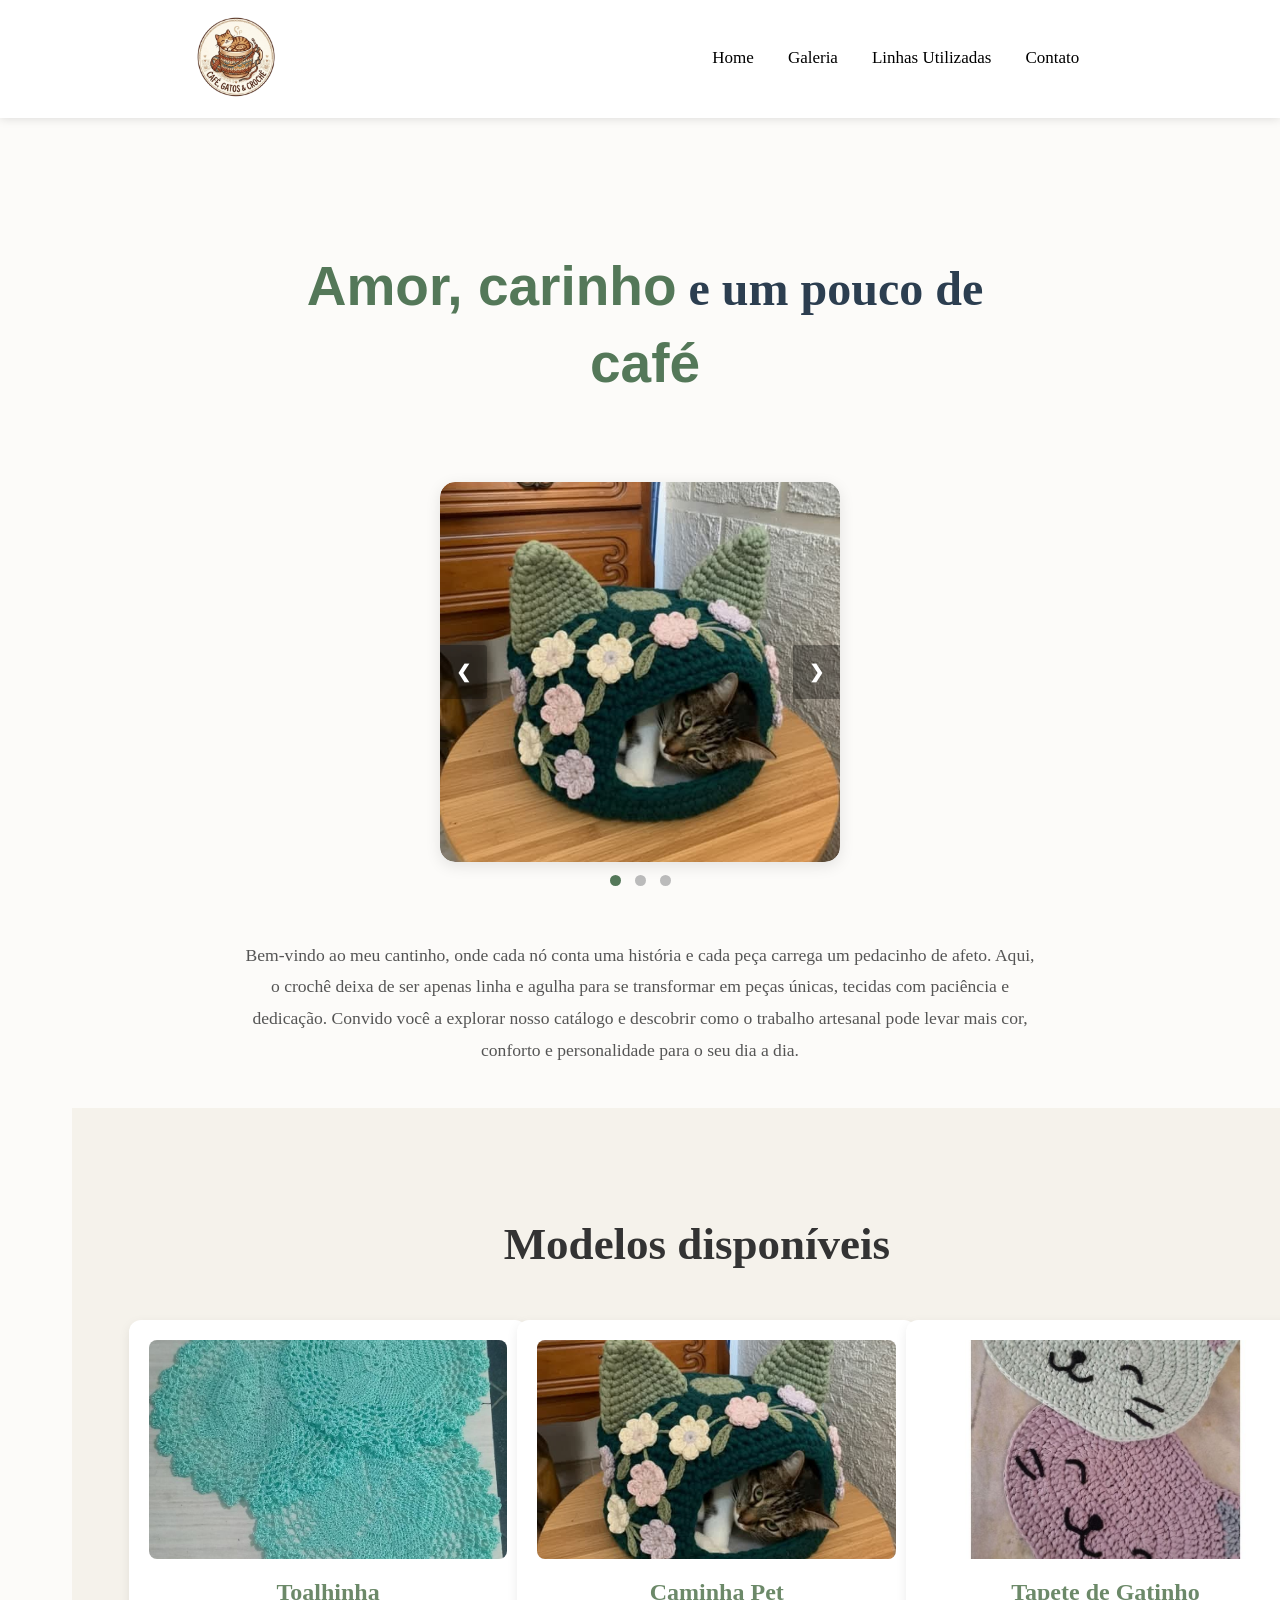
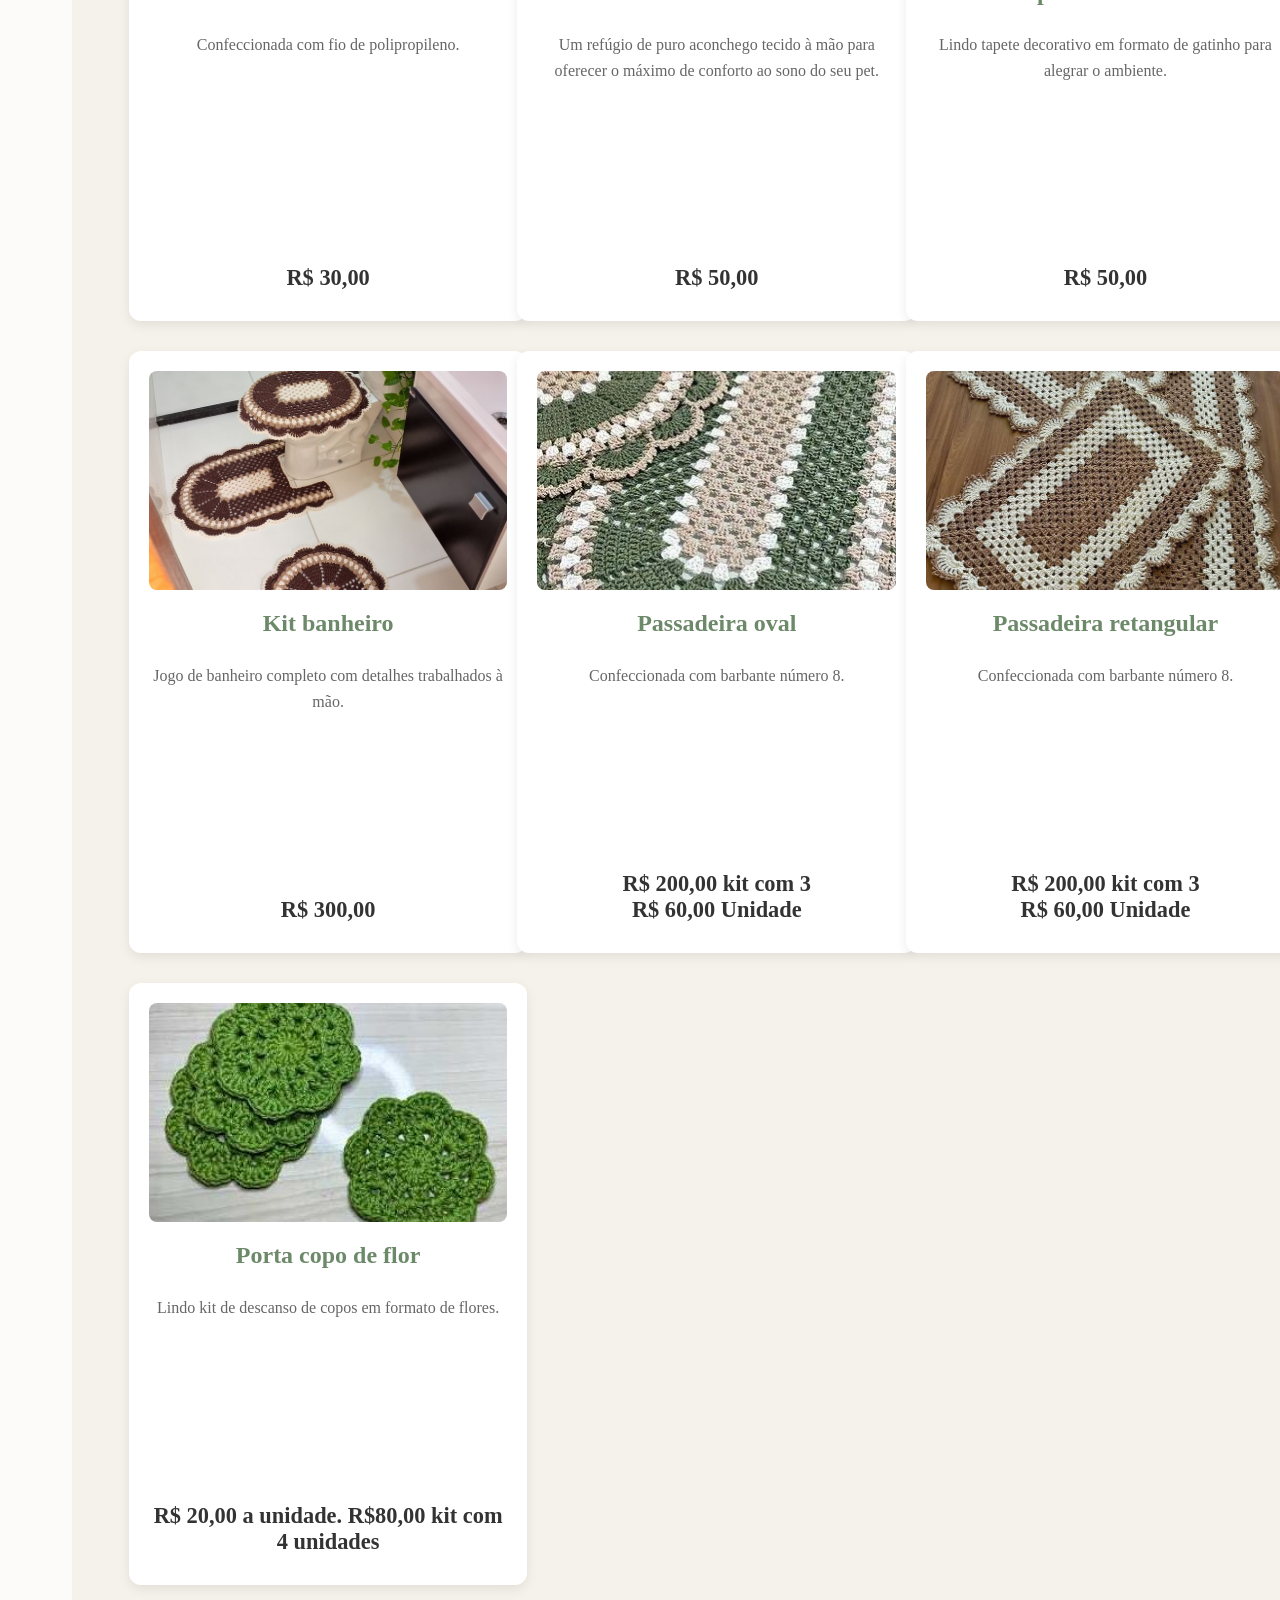
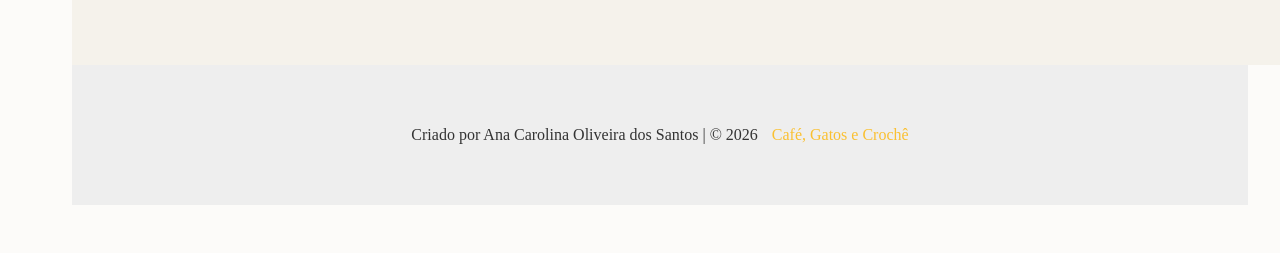
==== commit 9001e414: "adição adição de funcionalidades e da página "galeria"" ====
--- a/index.html
+++ b/index.html
@@ -5,6 +5,8 @@
     <meta name="viewport" content="width=device-width, initial-scale=1.0">
     <link rel="icon" href="imagens/icon header.jpg"> 
     <link rel="stylesheet" href="style.css">
+    <!-- ATENÇÃO: Como você está usando o mesmo estilo de ampliação, adicione a linha abaixo caso queira herdar o CSS da outra página, ou cole o CSS no seu style.css -->
+    <link rel="stylesheet" href="estilo_linhas.css">
     <link rel="preconnect" href="https://fonts.googleapis.com">
     <link rel="stylesheet" href="https://cdn-uicons.flaticon.com/4.0.0/uicons-regular-straight/css/uicons-regular-straight.css">
     <title>Café, Gatos e Crochê</title>
@@ -28,19 +30,23 @@
 
         <div class="main">
             <div class="men_text">
-                <h1><span>Amor, carinho </span> e um pouco de <Span>café</span></h1>
+                <h1><span>Amor, carinho </span> e um pouco de <span>café</span></h1>
             </div>
 
             <div class="main_image">
                 <div class="carrossel-container">
-                    <div class="slide fade">
-                        <img src="imagens/caminha pet.jpg" alt="Caminha Pet de Crochê">
-                    </div>
-                    <div class="slide fade">
-                        <img src="imagens/tapete d egatinho.jpg" alt="Tapete de Gatinho">
-                    </div>
-                    <div class="slide fade">
-                        <img src="imagens/kit bebê.jpeg" alt="Kit de Banheiro">
+                    <!-- Classe zoom-img adicionada nas fotos do carrossel -->
+                    <div class="slide fade">
+                        <img src="imagens/caminha pet.jpg" alt="Caminha Pet de Crochê" class="zoom-img">
+                    </div>
+                    <div class="slide fade">
+                        <img src="imagens/tapete d egatinho.jpg" alt="Tapete de Gatinho" class="zoom-img">
+                    </div>
+                    <div class="slide fade">
+                        <img src="imagens/kit bebê.jpeg" alt="Kit de Banheiro" class="zoom-img">
+                    </div>
+                    <div class="slide fade">
+                        <img src="imagens/organizador quadrado.jpg" alt="Kit de Banheiro" class="zoom-img">
                     </div>
 
                     <a class="prev" onclick="mudarSlide(-1)">&#10094;</a>
@@ -63,89 +69,102 @@
     </section>
 
     <div class="menu" id="Menu">
-        <h1>Meus <span>Trabalhos</span></h1>
+        <h1>Modelos disponíveis </h1>
 
         <div class="menu_box">
 
             <div class="menu_card">
                 <div class="menu_image">
-                    <img src="imagens/toalhinhas.jpg" alt="Toalhinha">
+                    <!-- Classe zoom-img adicionada -->
+                    <img src="imagens/toalhinhas.jpg" alt="Toalhinha" class="zoom-img">
                 </div>
                 <div class="menu_info">
                     <h2>Toalhinha</h2>
                     <p>Confeccionada com fio de polipropileno.</p>
-                    <h3>R$ 20,00</h3>
-                </div>
-            </div>
-
-            <div class="menu_card">
-                <div class="menu_image">
-                    <img src="imagens/caminha pet.jpg" alt="Caminha Pet">
+                    <h3>R$ 30,00</h3>
+                </div>
+            </div>
+
+            <div class="menu_card">
+                <div class="menu_image">
+                    <!-- Classe zoom-img adicionada -->
+                    <img src="imagens/caminha pet.jpg" alt="Caminha Pet" class="zoom-img">
                 </div>
                 <div class="menu_info">
                     <h2>Caminha Pet</h2>
                     <p>Um refúgio de puro aconchego tecido à mão para oferecer o máximo de conforto ao sono do seu pet.</p>
-                    <h3>R$ 20,00</h3>
-                </div>
-            </div>
-
-            <div class="menu_card">
-                <div class="menu_image">
-                    <img src="imagens/tapete d egatinho.jpg" alt="Tapete de Gatinho">
+                    <h3>R$ 50,00</h3>
+                </div>
+            </div>
+
+            <div class="menu_card">
+                <div class="menu_image">
+                    <!-- Classe zoom-img adicionada -->
+                    <img src="imagens/tapete d egatinho.jpg" alt="Tapete de Gatinho" class="zoom-img">
                 </div>
                 <div class="menu_info">
                     <h2>Tapete de Gatinho</h2>
                     <p>Lindo tapete decorativo em formato de gatinho para alegrar o ambiente.</p>
-                    <h3>R$ 20,00</h3>
-                </div>
-            </div>
-
-            <div class="menu_card">
-                <div class="menu_image">
-                    <img src="imagens/kit banheiro.jpg" alt="Kit Banheiro">
+                    <h3>R$ 50,00</h3>
+                </div>
+            </div>
+
+            <div class="menu_card">
+                <div class="menu_image">
+                    <!-- Classe zoom-img adicionada -->
+                    <img src="imagens/kit banheiro.jpg" alt="Kit Banheiro" class="zoom-img">
                 </div>
                 <div class="menu_info">
                     <h2>Kit banheiro</h2>
                     <p>Jogo de banheiro completo com detalhes trabalhados à mão.</p>
-                    <h3>R$ 20,00</h3>
-                </div>
-            </div>
-
-            <div class="menu_card">
-                <div class="menu_image">
-                    <img src="imagens/passadeira oval.jpg" alt="Passadeira Oval">
+                    <h3>R$ 300,00</h3>
+                </div>
+            </div>
+
+            <div class="menu_card">
+                <div class="menu_image">
+                    <!-- Classe zoom-img adicionada -->
+                    <img src="imagens/passadeira oval.jpg" alt="Passadeira Oval" class="zoom-img">
                 </div>
                 <div class="menu_info">
                     <h2>Passadeira oval</h2>
                     <p>Confeccionada com barbante número 8.</p>
-                    <h3>R$ 20,00</h3>
-                </div>
-            </div>
-
-            <div class="menu_card">
-                <div class="menu_image">
-                    <img src="imagens/passadeira retangular.jpg" alt="Passadeira Retangular">
+                    <h3>R$ 200,00 kit com 3 <br>R$ 60,00 Unidade<br></h3>
+                </div>
+            </div>
+
+            <div class="menu_card">
+                <div class="menu_image">
+                    <!-- Classe zoom-img adicionada -->
+                    <img src="imagens/passadeira retangular.jpg" alt="Passadeira Retangular" class="zoom-img">
                 </div>
                 <div class="menu_info">
                     <h2>Passadeira retangular</h2>
                     <p>Confeccionada com barbante número 8.</p>
-                    <h3>R$ 20,00</h3>
-                </div>
-            </div>
-
-            <div class="menu_card">
-                <div class="menu_image">
-                    <img src="imagens/porta copo de flor.jpg" alt="Porta Copo">
+                    <h3>R$ 200,00 kit com 3 <br>R$ 60,00 Unidade<br></h3>
+                </div>
+            </div>
+
+            <div class="menu_card">
+                <div class="menu_image">
+                    <!-- Classe zoom-img adicionada -->
+                    <img src="imagens/porta copo de flor.jpg" alt="Porta Copo" class="zoom-img">
                 </div>
                 <div class="menu_info">
                     <h2>Porta copo de flor</h2>
                     <p>Lindo kit de descanso de copos em formato de flores.</p>
-                    <h3>R$ 20,00</h3>
+                    <h3>R$ 20,00 a unidade. R$80,00 kit com 4 unidades</h3>
                 </div>
             </div>
 
         </div>
     </div>
+
+    <!-- ESTRUTURA DO MODAL DE AMPLIAÇÃO -->
+    <dialog id="imageModal" class="image-modal">
+        <button class="close-btn" aria-label="Fechar">&times;</button>
+        <img class="modal-content" id="imgExpanded" src="" alt="Imagem Ampliada">
+    </dialog>
 
     <footer>
         <div class="end">
@@ -154,6 +173,7 @@
     </footer>
 
     <script>
+        // --- CÓDIGO ORIGINAL DO SEU CARROSSEL ---
         let slideIndex = 0;
         let temporizador;
 
@@ -212,6 +232,30 @@
             
             temporizador = setTimeout(mostrarSlidesAutomatico, 5000); 
         }
+
+        // --- NOVO: CÓDIGO PARA AMPLIAR AS IMAGENS ---
+        const modal = document.getElementById("imageModal");
+        const modalImg = document.getElementById("imgExpanded");
+        const closeBtn = document.querySelector(".close-btn");
+        const images = document.querySelectorAll(".zoom-img");
+
+        images.forEach(img => {
+            img.addEventListener("click", () => {
+                modal.showModal();
+                modalImg.src = img.src;
+                modalImg.alt = img.alt;
+            });
+        });
+
+        closeBtn.addEventListener("click", () => {
+            modal.close();
+        });
+
+        modal.addEventListener("click", (e) => {
+            if (e.target === modal) {
+                modal.close();
+            }
+        });
     </script>
 
 </body>
--- a/style.css
+++ b/style.css
@@ -410,5 +410,79 @@
     .menu .menu_box {
         grid-template-columns: repeat(auto-fit, minmax(260px, 1fr));
     }
-    /* Removido o 'height: 230px' antigo daqui para o aspect-ratio funcionar livremente no mobile também */
+}
+
+
+/* ==========================================================================
+   INTEGRAÇÃO: Estilos para o Modal de Ampliação de Imagens (Lightbox)
+   ========================================================================== */
+
+/* Transforma o ponteiro em "mãozinha/lupa" para indicar o clique nas fotos */
+.zoom-img {
+    cursor: pointer;
+}
+
+/* Estilo do container preto que encobre o fundo da tela */
+.image-modal {
+    border: none;
+    background: rgba(0, 0, 0, 0.85);
+    width: 100%;
+    height: 100%;
+    max-width: 100vw;
+    max-height: 100vh;
+    padding: 0;
+    margin: 0;
+    position: fixed;
+    top: 0;
+    left: 0;
+    z-index: 9999; /* Fica acima do menu fixo, garantindo foco total */
+}
+
+/* Flexbox ativado no diálogo aberto para centralização perfeita */
+.image-modal[open] {
+    display: flex;
+    align-items: center;
+    justify-content: center;
+}
+
+/* A foto quando ampliada */
+.modal-content {
+    max-width: 90%;
+    max-height: 85%;
+    object-fit: contain;
+    border-radius: 6px;
+    box-shadow: 0 12px 40px rgba(0, 0, 0, 0.6);
+    animation: abrirZoom 0.25s ease-out; /* Transição suave */
+}
+
+/* Botão Fechar (X) */
+.close-btn {
+    position: absolute;
+    top: 25px;
+    right: 35px;
+    color: #ffffff;
+    font-size: 50px;
+    font-weight: 200;
+    background: none;
+    border: none;
+    cursor: pointer;
+    user-select: none;
+    transition: transform 0.2s, color 0.2s;
+}
+
+.close-btn:hover {
+    transform: scale(1.15);
+    color: #cccccc;
+}
+
+/* Animação de entrada */
+@keyframes abrirZoom {
+    from {
+        transform: scale(0.92);
+        opacity: 0;
+    }
+    to {
+        transform: scale(1);
+        opacity: 1;
+    }
 }
--- a/estilo_linhas.css
+++ b/estilo_linhas.css
@@ -0,0 +1,194 @@
+
+/* Configurações Gerais */
+* {
+  font-family: "Playwrite GB S", cursive;
+  font-optical-sizing: auto;
+  font-weight: 0;
+  font-style: normal;
+}
+
+body {
+    background-color: #fcfbf9;
+    color: #333;
+    padding: 40px 5%;
+}
+
+/* Botão Voltar Estilizado */
+.link-voltar {
+    display: inline-flex;
+    align-items: center;
+    gap: 10px;
+    text-decoration: none;
+    color: #547859;
+    font-weight: 600;
+    font-size: 16px;
+    background-color: #fff;
+    padding: 10px 20px;
+    border-radius: 30px;
+    box-shadow: 0 2px 8px rgba(0,0,0,0.06);
+    transition: all 0.3s ease;
+    margin-bottom: 30px;
+}
+
+.link-voltar i {
+    font-size: 14px;
+}
+
+.link-voltar:hover {
+    background-color: #547859;
+    color: #fff;
+    transform: translateX(-3px);
+}
+
+/* Título Principal */
+.linhas-header {
+    text-align: center;
+    margin-bottom: 50px;
+}
+
+.linhas-header h1 {
+    font-size: 36px;
+    color: #2c3e50;
+    font-weight: 500;
+}
+
+.linhas-header h1 span {
+    color: #3c6b35;
+    font-family: 'mv boli', cursive, sans-serif;
+}
+
+/* Galeria Responsiva (Igual ao padrão dos produtos) */
+.galeria {
+    width: 100%;
+    max-width: 1200px;
+    margin: 0 auto;
+    display: grid;
+    grid-template-columns: repeat(auto-fit, minmax(230px, 1fr));
+    grid-gap: 25px;
+}
+
+/* Card Individual de cada Linha */
+.linha_card {
+    background: #fff;
+    padding: 15px;
+    border-radius: 12px;
+    box-shadow: 0 4px 12px rgba(0,0,0,0.05);
+    text-align: center;
+    transition: transform 0.3s;
+}
+
+.linha_card:hover {
+    transform: translateY(-5px);
+}
+
+/* Container da Foto da Linha */
+.linha_image {
+    width: 100%;
+    height: 200px;
+    overflow: hidden;
+    border-radius: 8px;
+    margin-bottom: 15px;
+}
+
+.linha_image img {
+    width: 100%;
+    height: 100%;
+    object-fit: cover;
+    transition: transform 0.3s ease;
+}
+
+.linha_card:hover .linha_image img {
+    transform: scale(1.05);
+}
+
+/* Nome do tipo de linha */
+.linha_card h2 {
+    font-size: 18px;
+    color: #547859;
+    font-weight: 600;
+}
+
+/* Responsividade para Celulares */
+@media (max-width: 768px) {
+    body {
+        padding: 20px 4%;
+    }
+    .linhas-header h1 {
+        font-size: 26px;
+    }
+}
+
+
+/* ==========================================================================
+   NOVO: Estilos para o Modal de Ampliação de Imagens (Lightbox)
+   ========================================================================== */
+
+/* Indica visualmente que a imagem pode ser clicada */
+.zoom-img {
+    cursor: pointer;
+}
+
+/* Container da janela suspensa (Tag <dialog> nativa) */
+.image-modal {
+    border: none;
+    background: rgba(0, 0, 0, 0.85); /* Fundo escuro elegante */
+    width: 100%;
+    height: 100%;
+    max-width: 100vw;
+    max-height: 100vh;
+    padding: 0;
+    margin: 0;
+    position: fixed;
+    top: 0;
+    left: 0;
+    z-index: 9999; /* Garante que fique por cima de tudo */
+}
+
+/* Quando o modal estiver ativo/aberto, ativa o Flexbox para centralizar */
+.image-modal[open] {
+    display: flex;
+    align-items: center;
+    justify-content: center;
+}
+
+/* Foto expandida no centro da tela */
+.modal-content {
+    max-width: 90%;
+    max-height: 85%;
+    object-fit: contain;
+    border-radius: 6px;
+    box-shadow: 0 12px 40px rgba(0, 0, 0, 0.6);
+    animation: abrirZoom 0.25s ease-out; /* Transição de abertura suave */
+}
+
+/* Botão Fechar (X) no canto superior direito */
+.close-btn {
+    position: absolute;
+    top: 25px;
+    right: 35px;
+    color: #ffffff;
+    font-size: 50px;
+    font-weight: 200; /* Deixa o 'X' mais fininho e sofisticado */
+    background: none;
+    border: none;
+    cursor: pointer;
+    user-select: none;
+    transition: transform 0.2s, color 0.2s;
+}
+
+.close-btn:hover {
+    transform: scale(1.15);
+    color: #cccccc;
+}
+
+/* Animação para a foto surgir crescendo sutilmente */
+@keyframes abrirZoom {
+    from {
+        transform: scale(0.92);
+        opacity: 0;
+    }
+    to {
+        transform: scale(1);
+        opacity: 1;
+    }
+}
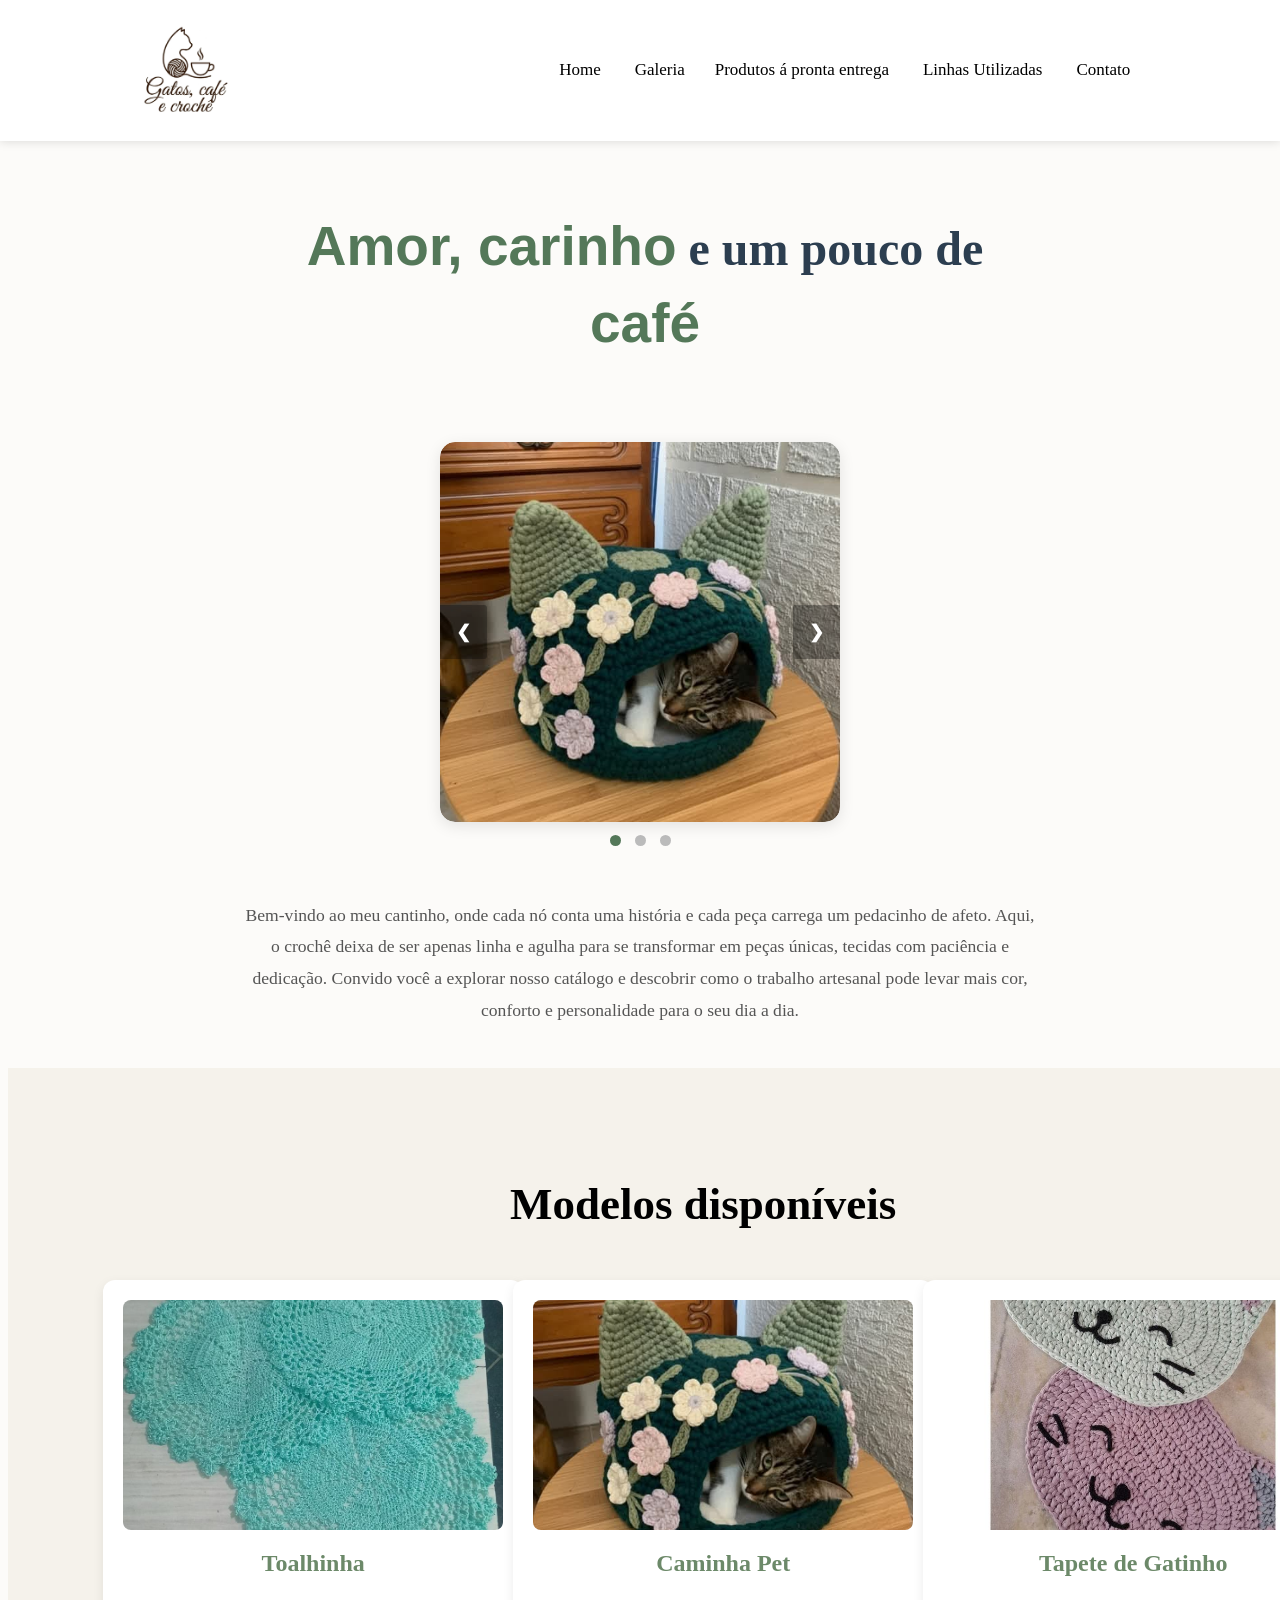
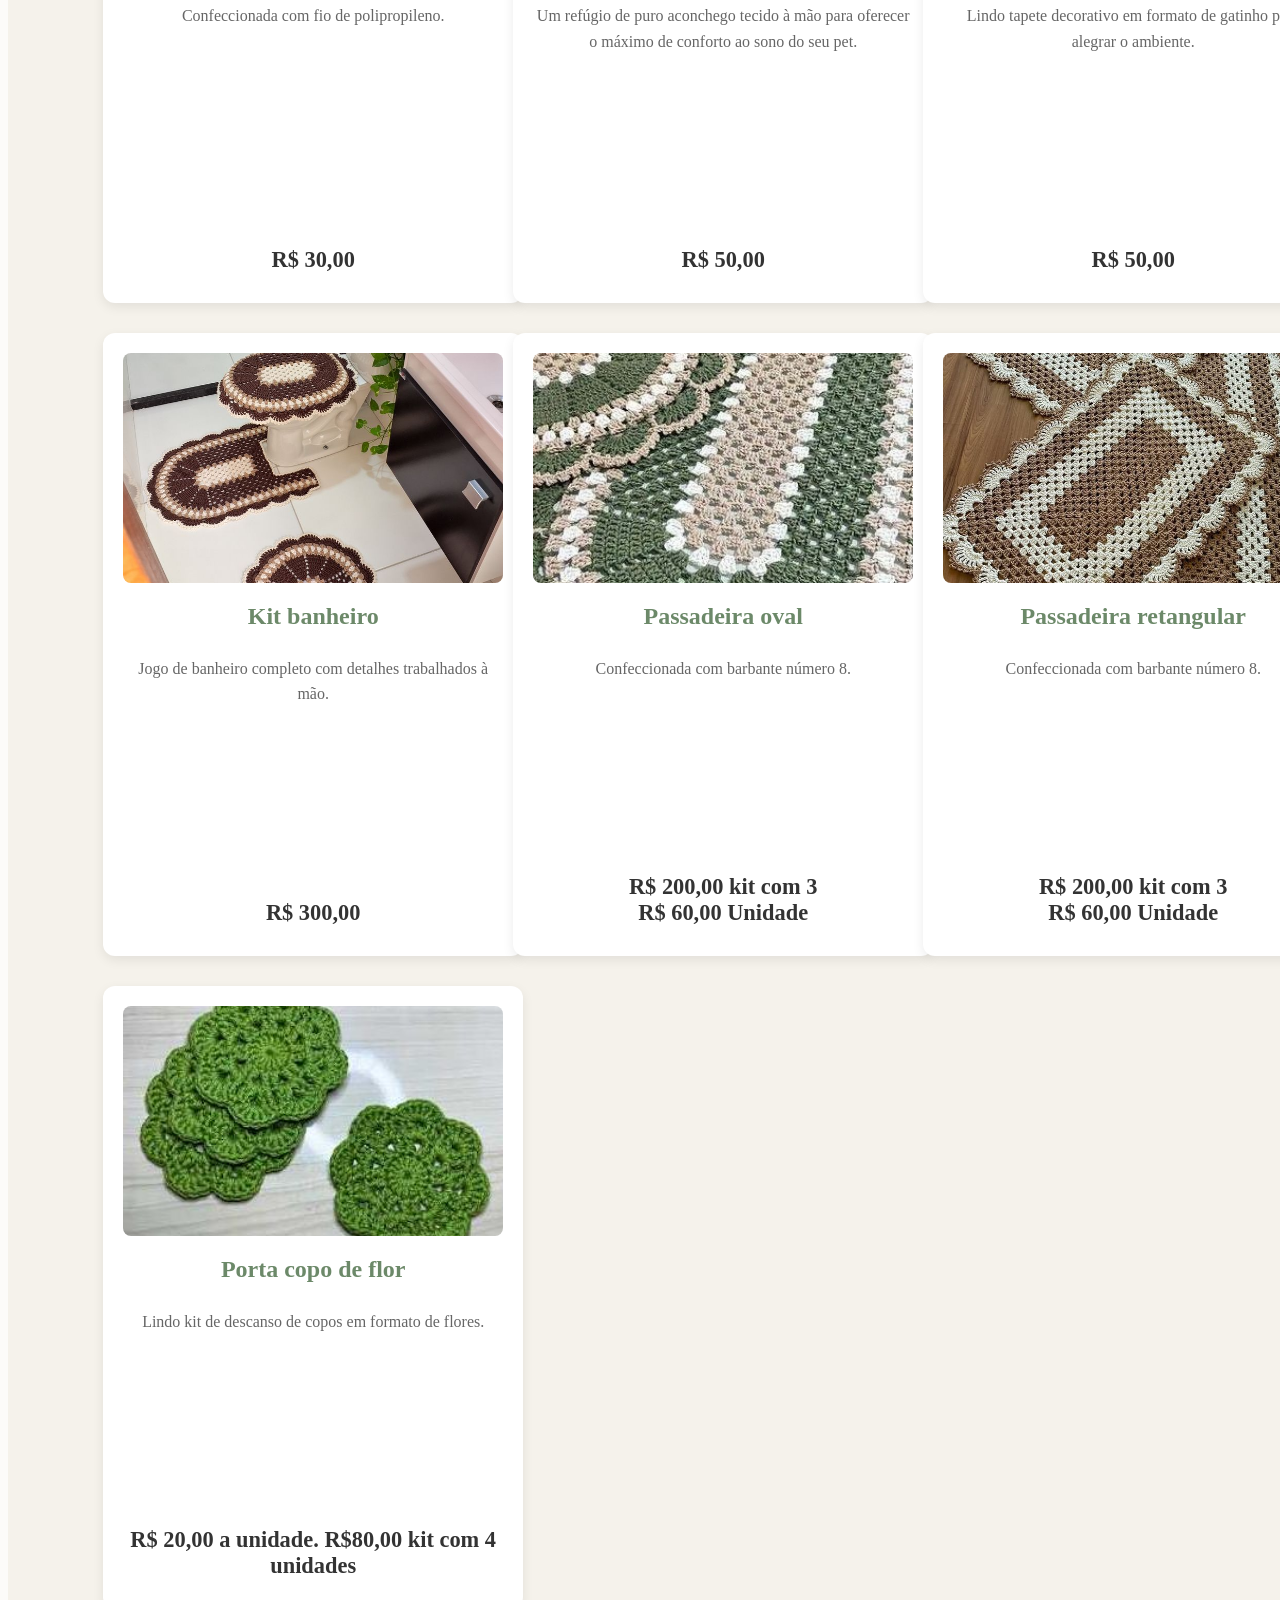
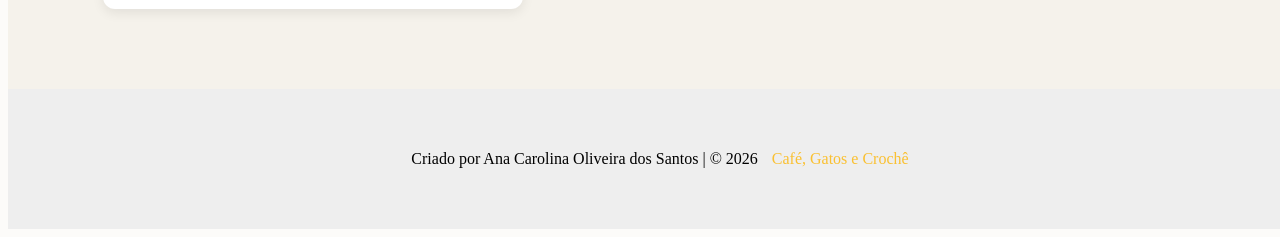
==== commit e67ee4d9: "Atualizações Atualização e adição de recursos" ====
--- a/index.html
+++ b/index.html
@@ -6,7 +6,7 @@
     <link rel="icon" href="imagens/icon header.jpg"> 
     <link rel="stylesheet" href="style.css">
     <!-- ATENÇÃO: Como você está usando o mesmo estilo de ampliação, adicione a linha abaixo caso queira herdar o CSS da outra página, ou cole o CSS no seu style.css -->
-    <link rel="stylesheet" href="estilo_linhas.css">
+    <link rel="stylesheet" href="style.css">
     <link rel="preconnect" href="https://fonts.googleapis.com">
     <link rel="stylesheet" href="https://cdn-uicons.flaticon.com/4.0.0/uicons-regular-straight/css/uicons-regular-straight.css">
     <title>Café, Gatos e Crochê</title>
@@ -21,7 +21,8 @@
 
             <ul>
                 <li><a href="#Home">Home</a></li>
-                <li><a href="galeria.html">Galeria</a></li>
+                <li><a href="galeria.html">Galeria</a></li
+                ><li><a href="pronta-entrega.html">Produtos á pronta entrega</a></li>
                 <li><a href="linhas.utilizadas.html">Linhas Utilizadas</a></li>
                 <li><a href="contato.html">Contato</a></li>
             </ul>
--- a/style.css
+++ b/style.css
@@ -485,4 +485,5 @@
         transform: scale(1);
         opacity: 1;
     }
-}+}
+
--- a/style.css
+++ b/style.css
@@ -485,4 +485,5 @@
         transform: scale(1);
         opacity: 1;
     }
-}+}
+
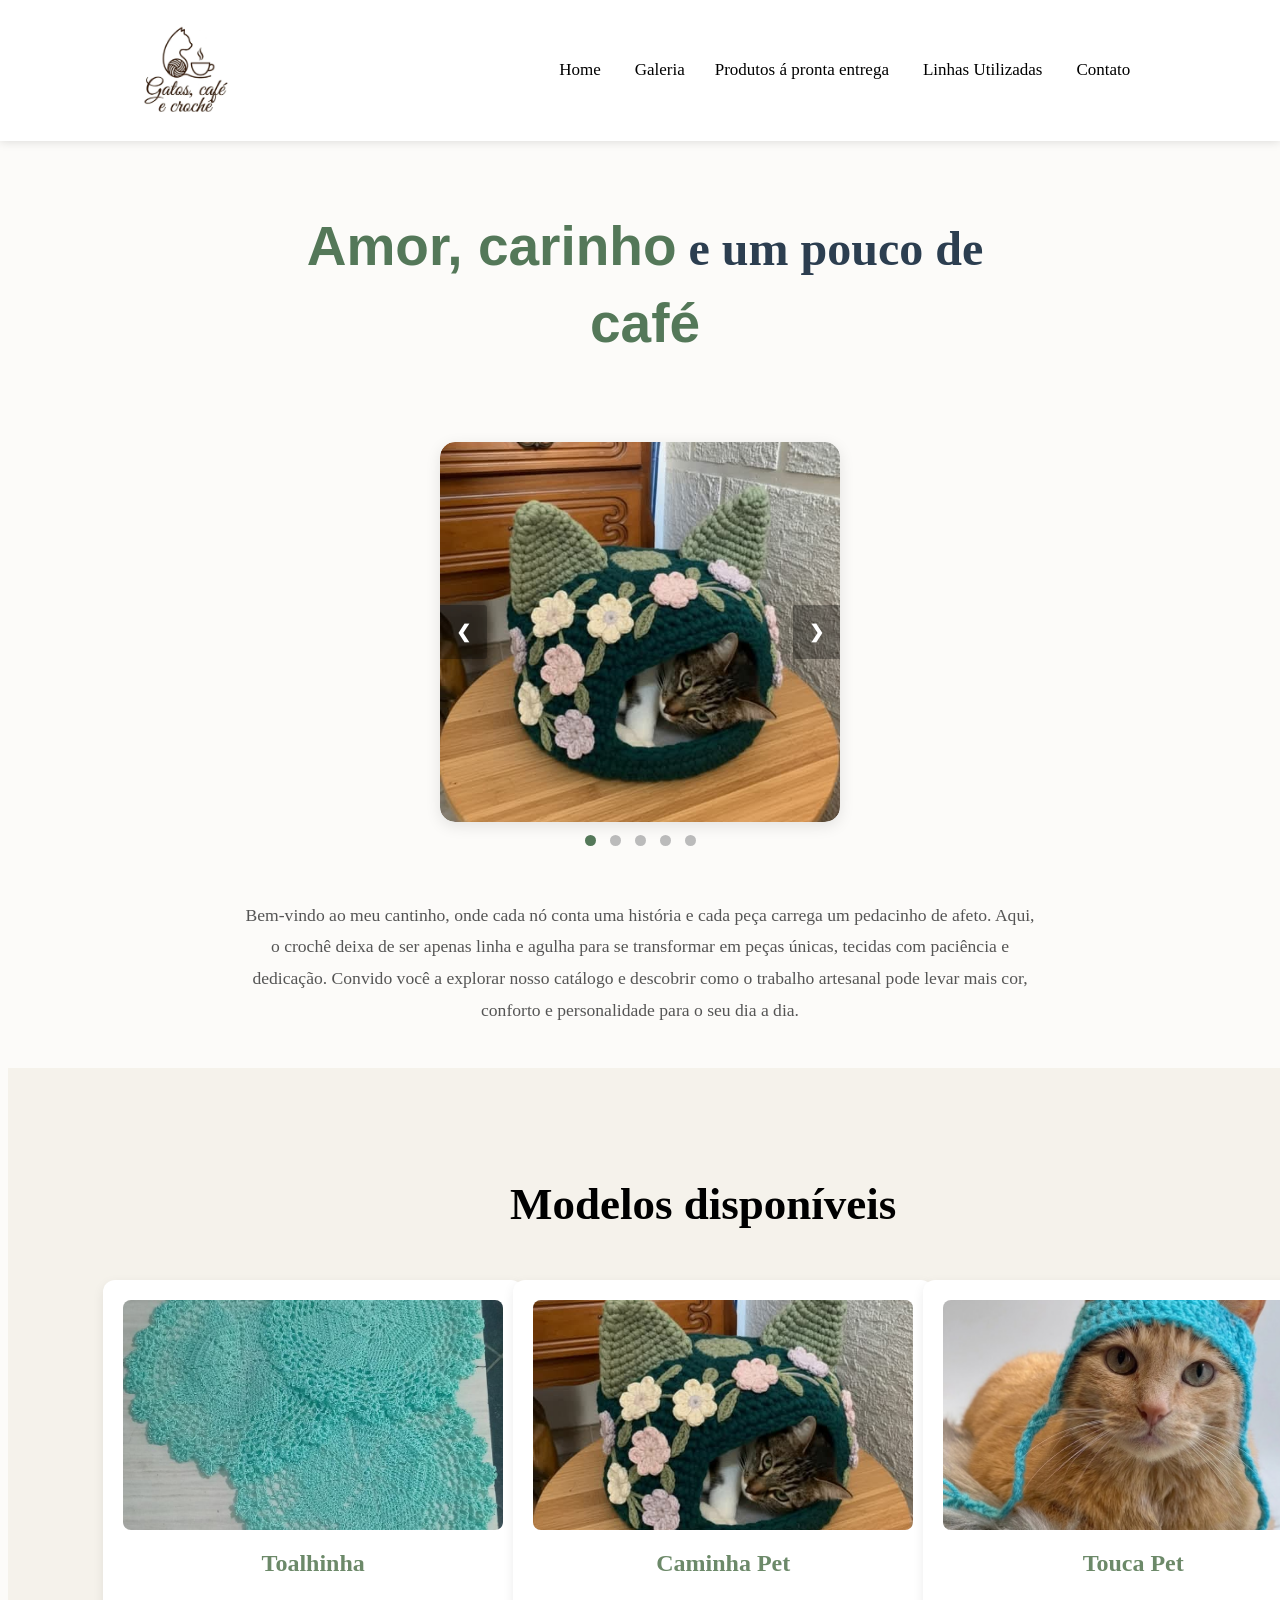
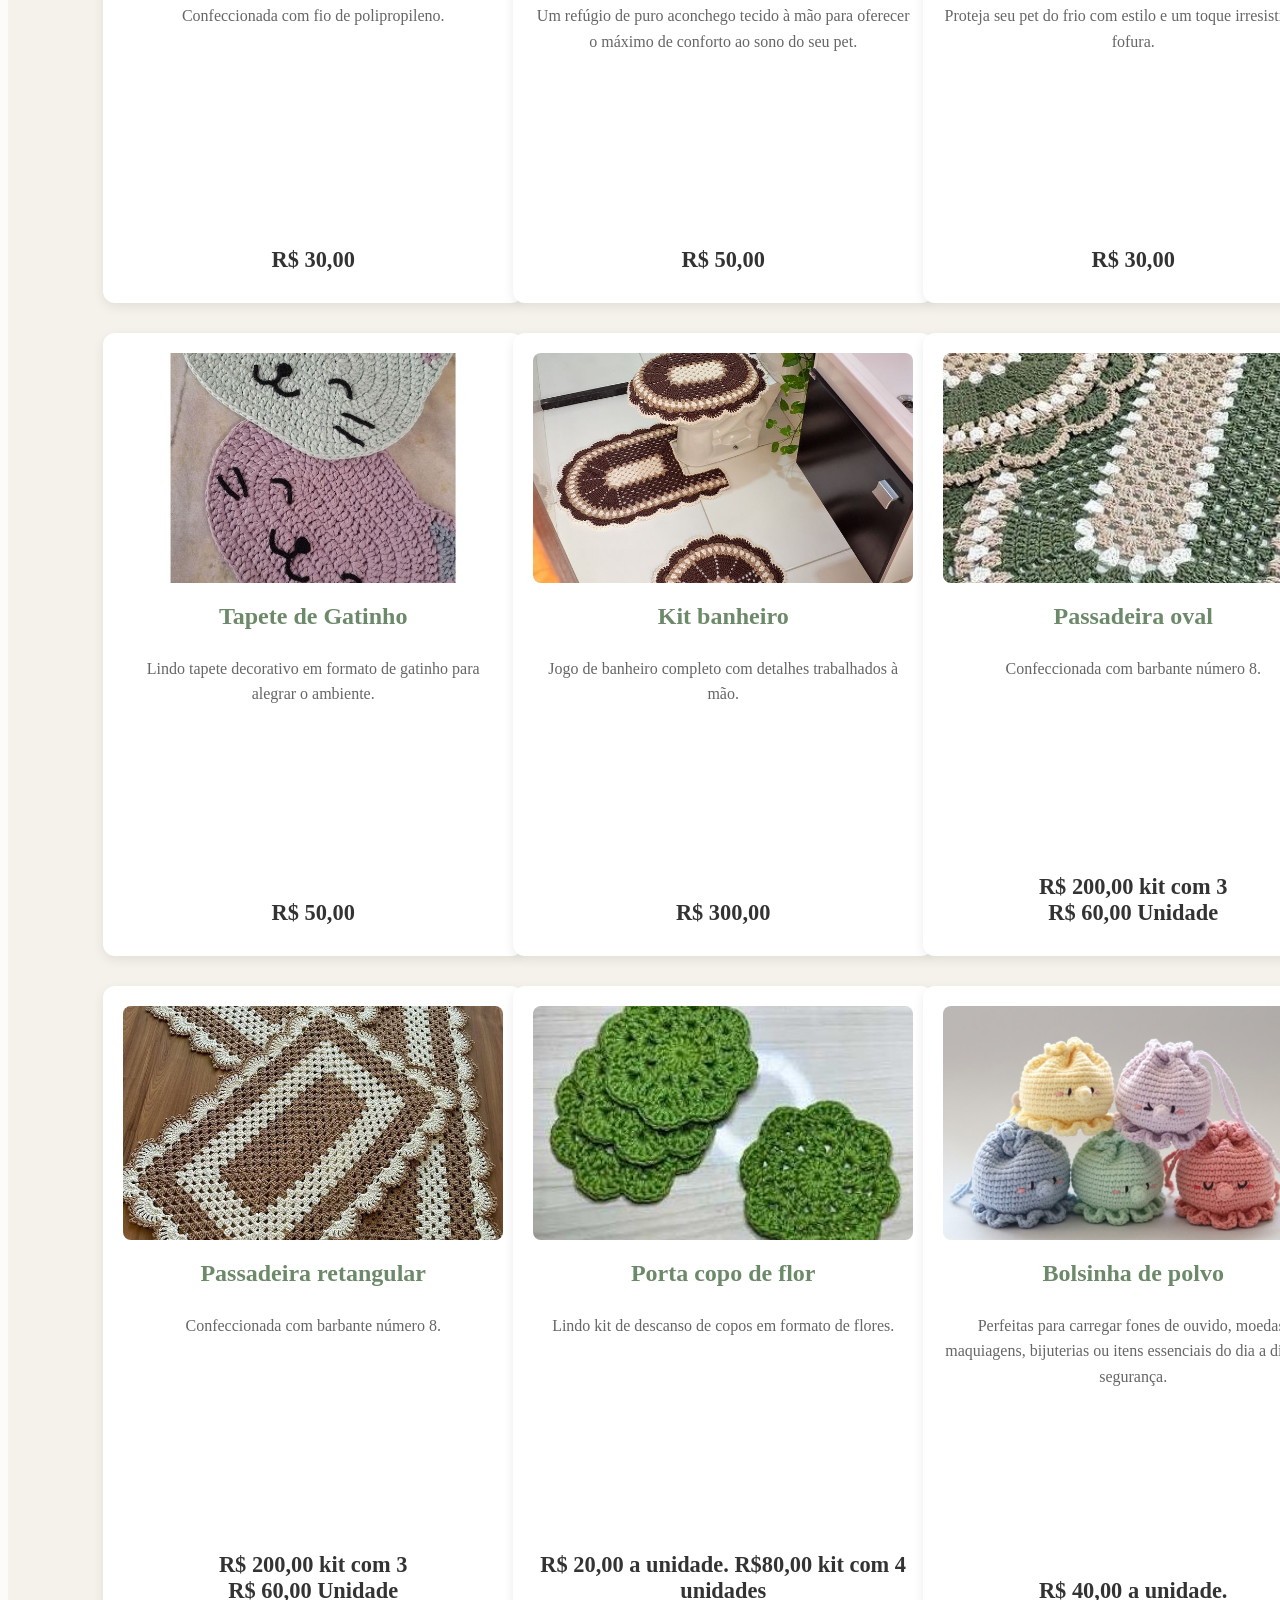
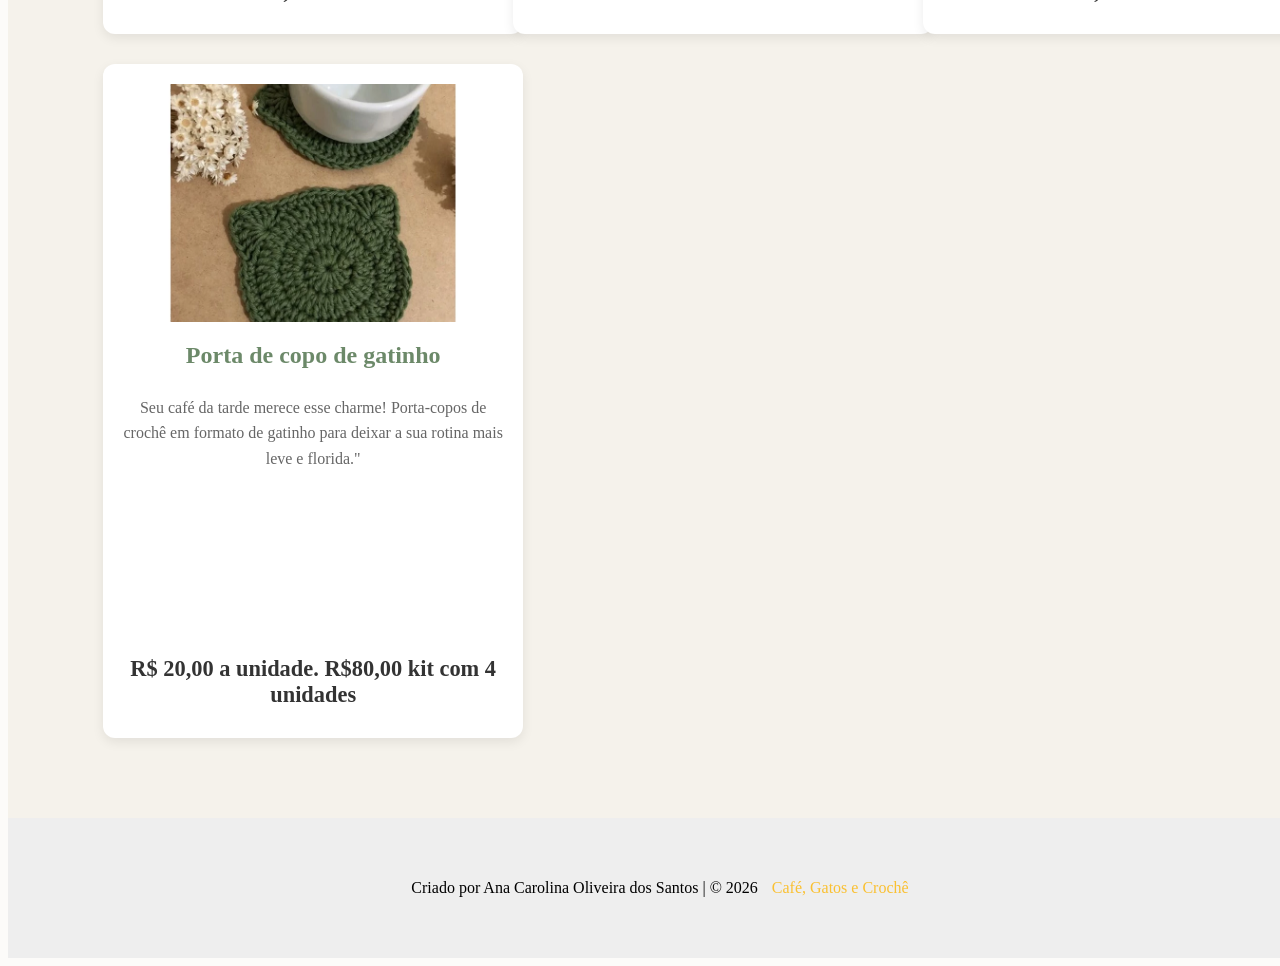
==== commit 7d589064: "adição de imagens e novas funcionalidade" ====
--- a/index.html
+++ b/index.html
@@ -49,6 +49,9 @@
                     <div class="slide fade">
                         <img src="imagens/organizador quadrado.jpg" alt="Kit de Banheiro" class="zoom-img">
                     </div>
+                     <div class="slide fade">
+                        <img src="imagens/carrossel.jpeg" alt="Kit de Banheiro" class="zoom-img">
+                    </div>
 
                     <a class="prev" onclick="mudarSlide(-1)">&#10094;</a>
                     <a class="next" onclick="mudarSlide(1)">&#10095;</a>
@@ -58,6 +61,8 @@
                     <span class="dot" onclick="slideAtual(1)"></span>
                     <span class="dot" onclick="slideAtual(2)"></span>
                     <span class="dot" onclick="slideAtual(3)"></span>
+                     <span class="dot" onclick="slideAtual(4)"></span>
+                      <span class="dot" onclick="slideAtual(5)"></span>
                 </div>
             </div>
         </div>
@@ -98,6 +103,18 @@
                 </div>
             </div>
 
+                <div class="menu_card">
+                <div class="menu_image">
+                    <!-- Classe zoom-img adicionada -->
+                    <img src="imagens/touca para gato.jpg" alt="Touca Pet" class="zoom-img">
+                </div>
+                <div class="menu_info">
+                    <h2>Touca Pet</h2>
+                    <p>Proteja seu pet do frio com estilo e um toque irresistível de fofura.</p>
+                    <h3>R$ 30,00</h3>
+                </div>
+            </div>
+
             <div class="menu_card">
                 <div class="menu_image">
                     <!-- Classe zoom-img adicionada -->
@@ -154,6 +171,30 @@
                 <div class="menu_info">
                     <h2>Porta copo de flor</h2>
                     <p>Lindo kit de descanso de copos em formato de flores.</p>
+                    <h3>R$ 20,00 a unidade. R$80,00 kit com 4 unidades</h3>
+                </div>
+            </div>
+
+             <div class="menu_card">
+                <div class="menu_image">
+                    <!-- Classe zoom-img adicionada -->
+                    <img src="imagens/polvo.jpg" alt="Porta Copo" class="zoom-img">
+                </div>
+                <div class="menu_info">
+                    <h2> Bolsinha de polvo</h2>
+                    <p>Perfeitas para carregar fones de ouvido, moedas, maquiagens, bijuterias ou itens essenciais do dia a dia com segurança.</p>
+                    <h3>R$ 40,00 a unidade. </h3>
+                </div>
+            </div>
+
+              <div class="menu_card">
+                <div class="menu_image">
+                    <!-- Classe zoom-img adicionada -->
+                    <img src="imagens/porta copo de gato.webp" alt="Porta Copo" class="zoom-img">
+                </div>
+                <div class="menu_info">
+                    <h2> Porta de copo de gatinho</h2>
+                    <p>Seu café da tarde merece esse charme! Porta-copos de crochê em formato de gatinho para deixar a sua rotina mais leve e florida."</p>
                     <h3>R$ 20,00 a unidade. R$80,00 kit com 4 unidades</h3>
                 </div>
             </div>
--- a/style.css
+++ b/style.css
@@ -86,8 +86,8 @@
     color: #000;
     margin: 0 5px;
     cursor: pointer;
-    transition: 0.3s;}
-
+    transition: 0.3s;
+}
 
 section nav .icon i:hover{
     color:#2f783a;
@@ -191,6 +191,7 @@
     object-fit: cover; 
     display: block;
     border-radius: 15px;
+    cursor: zoom-in; /* ADICIONADO: Lupinha de mais no carrossel */
 }
 
 .prev, .next {
@@ -312,6 +313,7 @@
     height: 100%;
     object-fit: cover; 
     transition: 0.3s;
+    cursor: zoom-in; /* ADICIONADO: Lupinha de mais nas fotos dos produtos */
 }
 
 .menu .menu_box .menu_card .menu_image:hover img{
@@ -417,9 +419,9 @@
    INTEGRAÇÃO: Estilos para o Modal de Ampliação de Imagens (Lightbox)
    ========================================================================== */
 
-/* Transforma o ponteiro em "mãozinha/lupa" para indicar o clique nas fotos */
+/* Transforma o ponteiro em "lupa" para indicar o clique nas fotos */
 .zoom-img {
-    cursor: pointer;
+    cursor: zoom-in; /* ATUALIZADO: De pointer para zoom-in */
 }
 
 /* Estilo do container preto que encobre o fundo da tela */
@@ -453,6 +455,7 @@
     border-radius: 6px;
     box-shadow: 0 12px 40px rgba(0, 0, 0, 0.6);
     animation: abrirZoom 0.25s ease-out; /* Transição suave */
+    cursor: zoom-out; /* ADICIONADO: Lupinha de menos quando a foto já está aberta */
 }
 
 /* Botão Fechar (X) */
@@ -485,5 +488,4 @@
         transform: scale(1);
         opacity: 1;
     }
-}
-
+}
--- a/style.css
+++ b/style.css
@@ -86,8 +86,8 @@
     color: #000;
     margin: 0 5px;
     cursor: pointer;
-    transition: 0.3s;}
-
+    transition: 0.3s;
+}
 
 section nav .icon i:hover{
     color:#2f783a;
@@ -191,6 +191,7 @@
     object-fit: cover; 
     display: block;
     border-radius: 15px;
+    cursor: zoom-in; /* ADICIONADO: Lupinha de mais no carrossel */
 }
 
 .prev, .next {
@@ -312,6 +313,7 @@
     height: 100%;
     object-fit: cover; 
     transition: 0.3s;
+    cursor: zoom-in; /* ADICIONADO: Lupinha de mais nas fotos dos produtos */
 }
 
 .menu .menu_box .menu_card .menu_image:hover img{
@@ -417,9 +419,9 @@
    INTEGRAÇÃO: Estilos para o Modal de Ampliação de Imagens (Lightbox)
    ========================================================================== */
 
-/* Transforma o ponteiro em "mãozinha/lupa" para indicar o clique nas fotos */
+/* Transforma o ponteiro em "lupa" para indicar o clique nas fotos */
 .zoom-img {
-    cursor: pointer;
+    cursor: zoom-in; /* ATUALIZADO: De pointer para zoom-in */
 }
 
 /* Estilo do container preto que encobre o fundo da tela */
@@ -453,6 +455,7 @@
     border-radius: 6px;
     box-shadow: 0 12px 40px rgba(0, 0, 0, 0.6);
     animation: abrirZoom 0.25s ease-out; /* Transição suave */
+    cursor: zoom-out; /* ADICIONADO: Lupinha de menos quando a foto já está aberta */
 }
 
 /* Botão Fechar (X) */
@@ -485,5 +488,4 @@
         transform: scale(1);
         opacity: 1;
     }
-}
-
+}
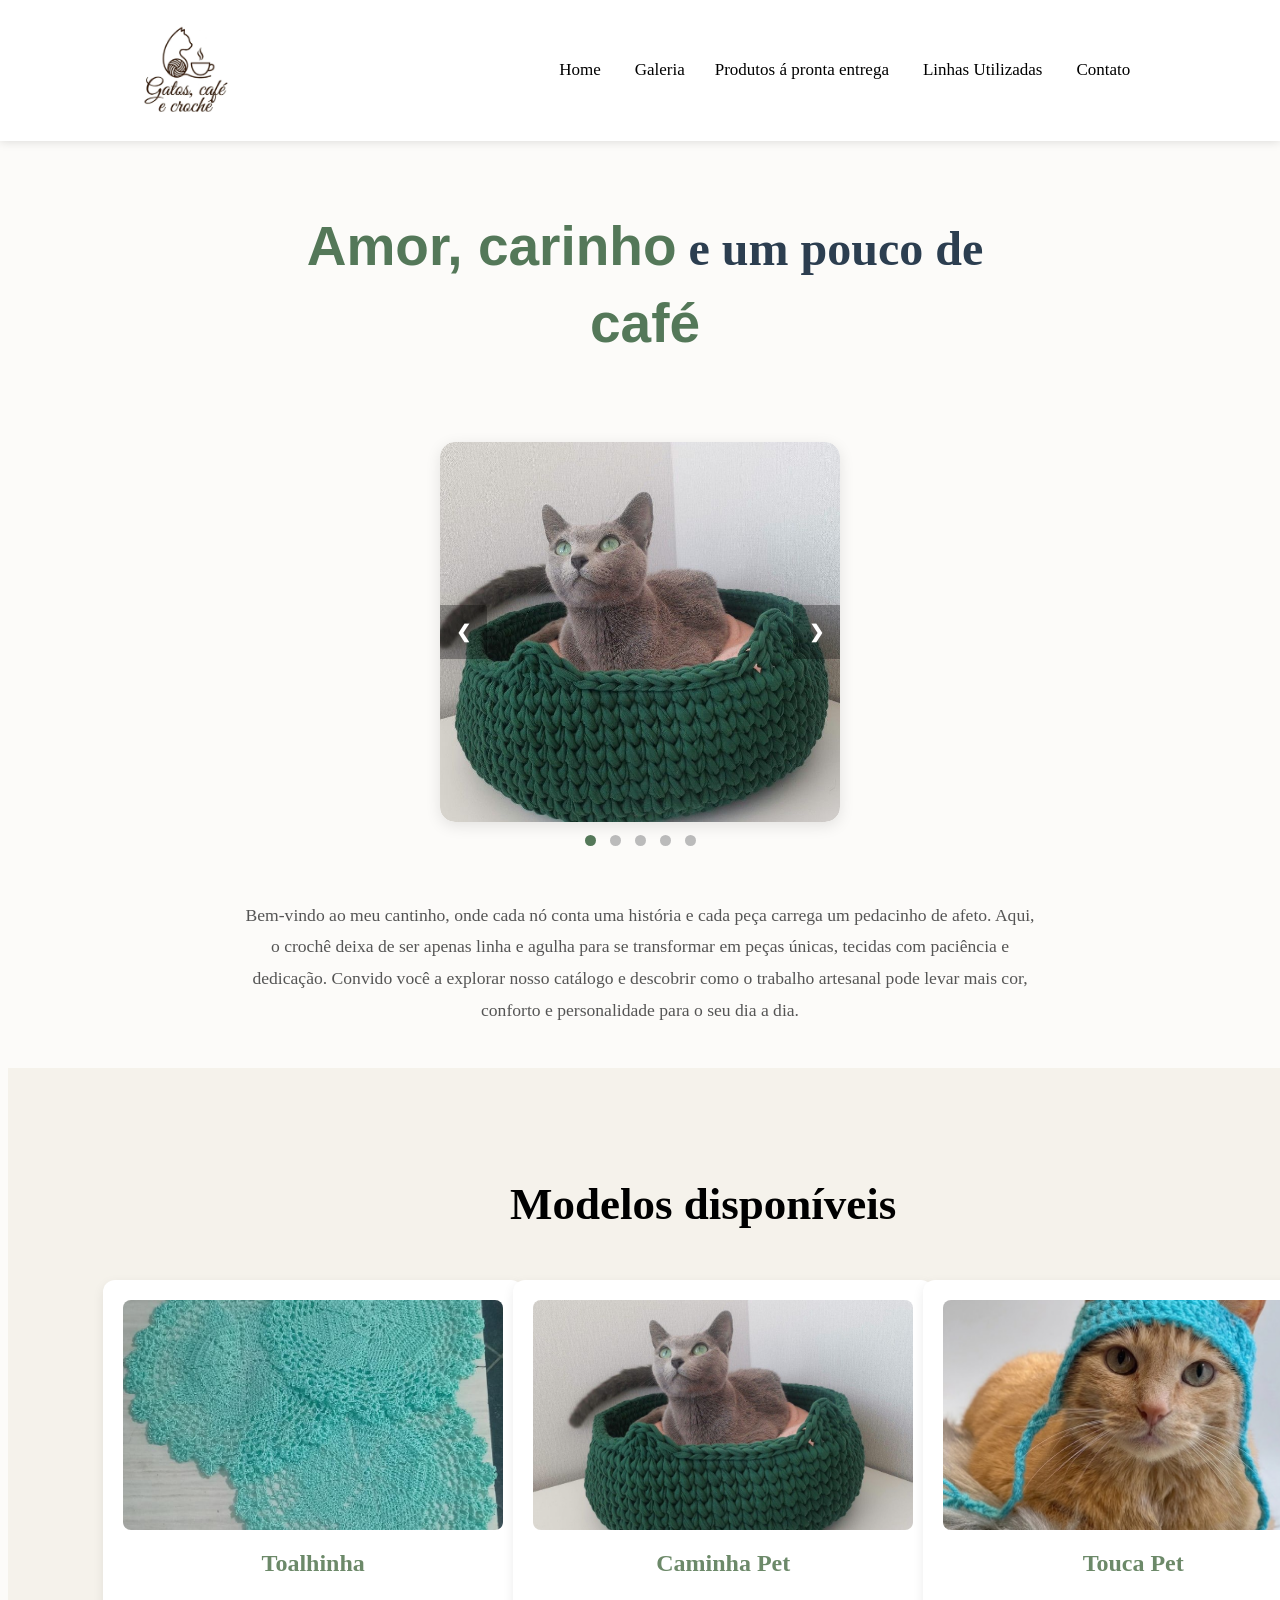
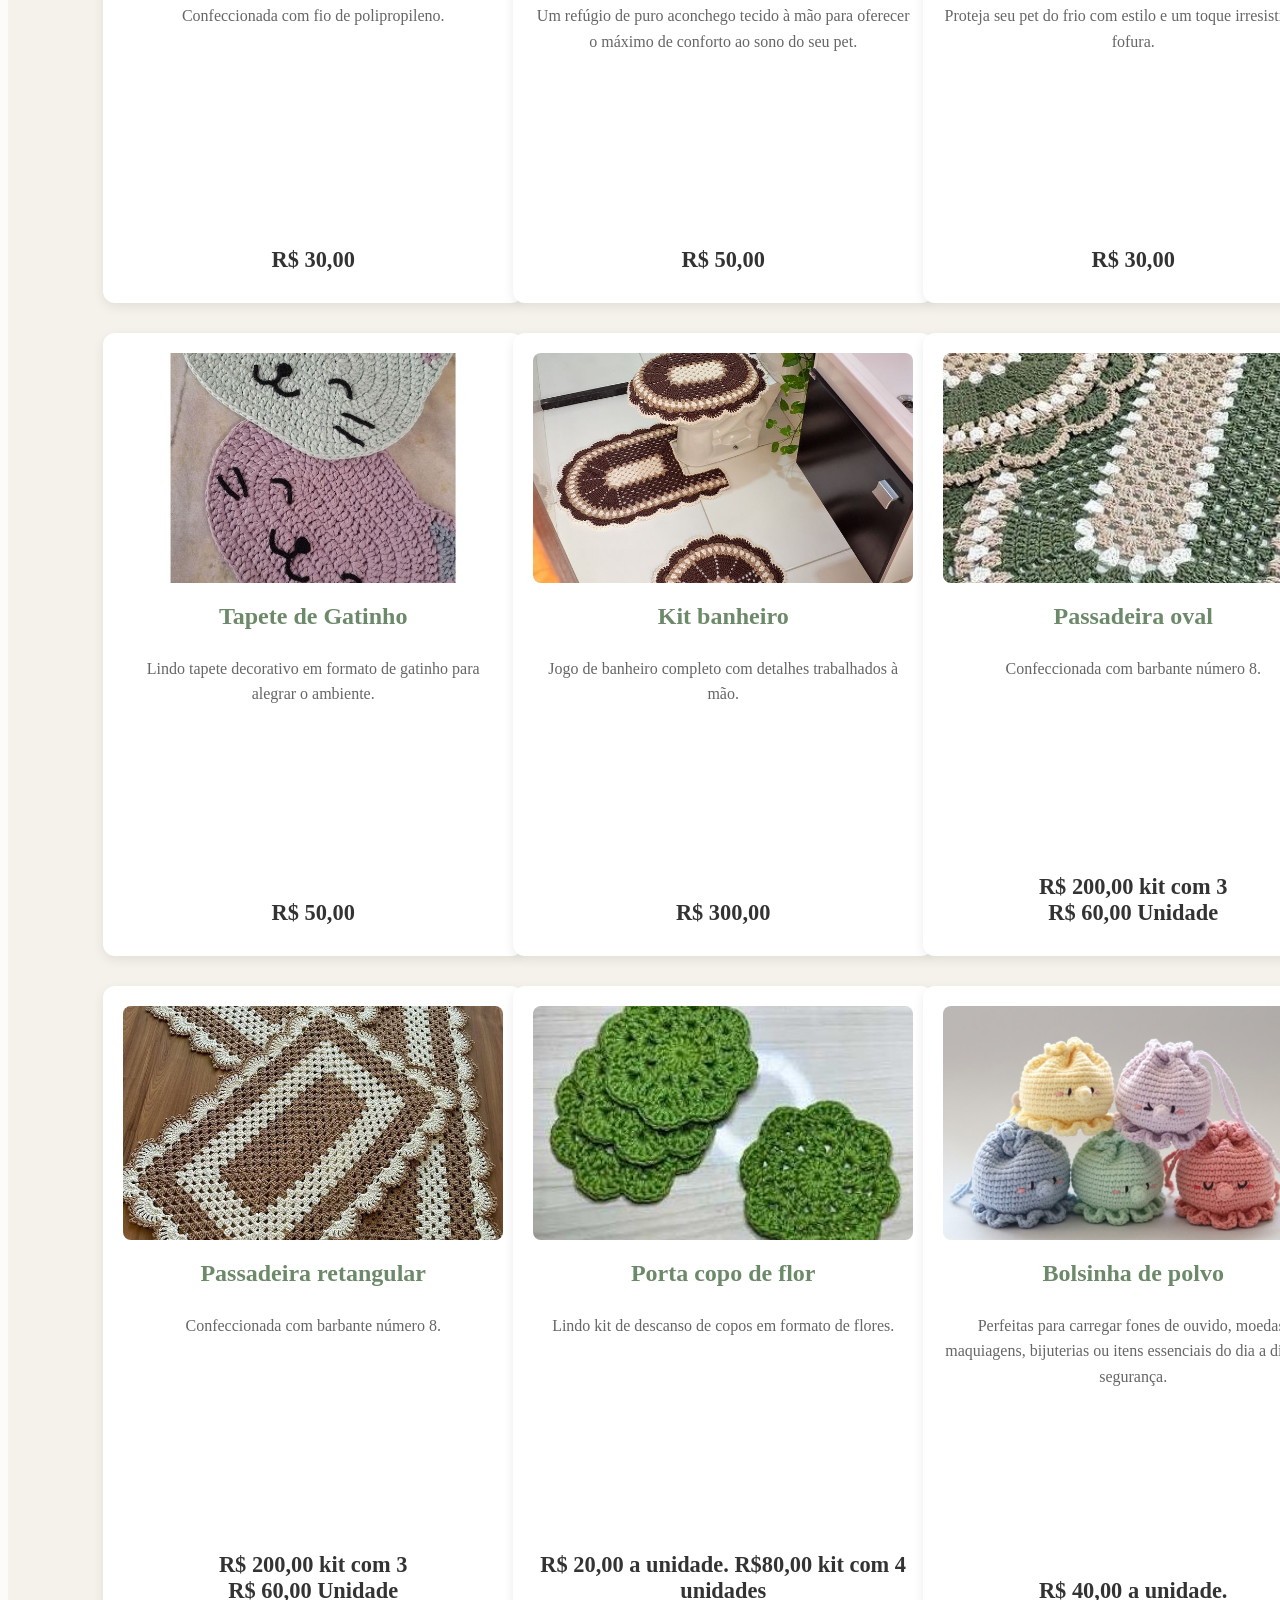
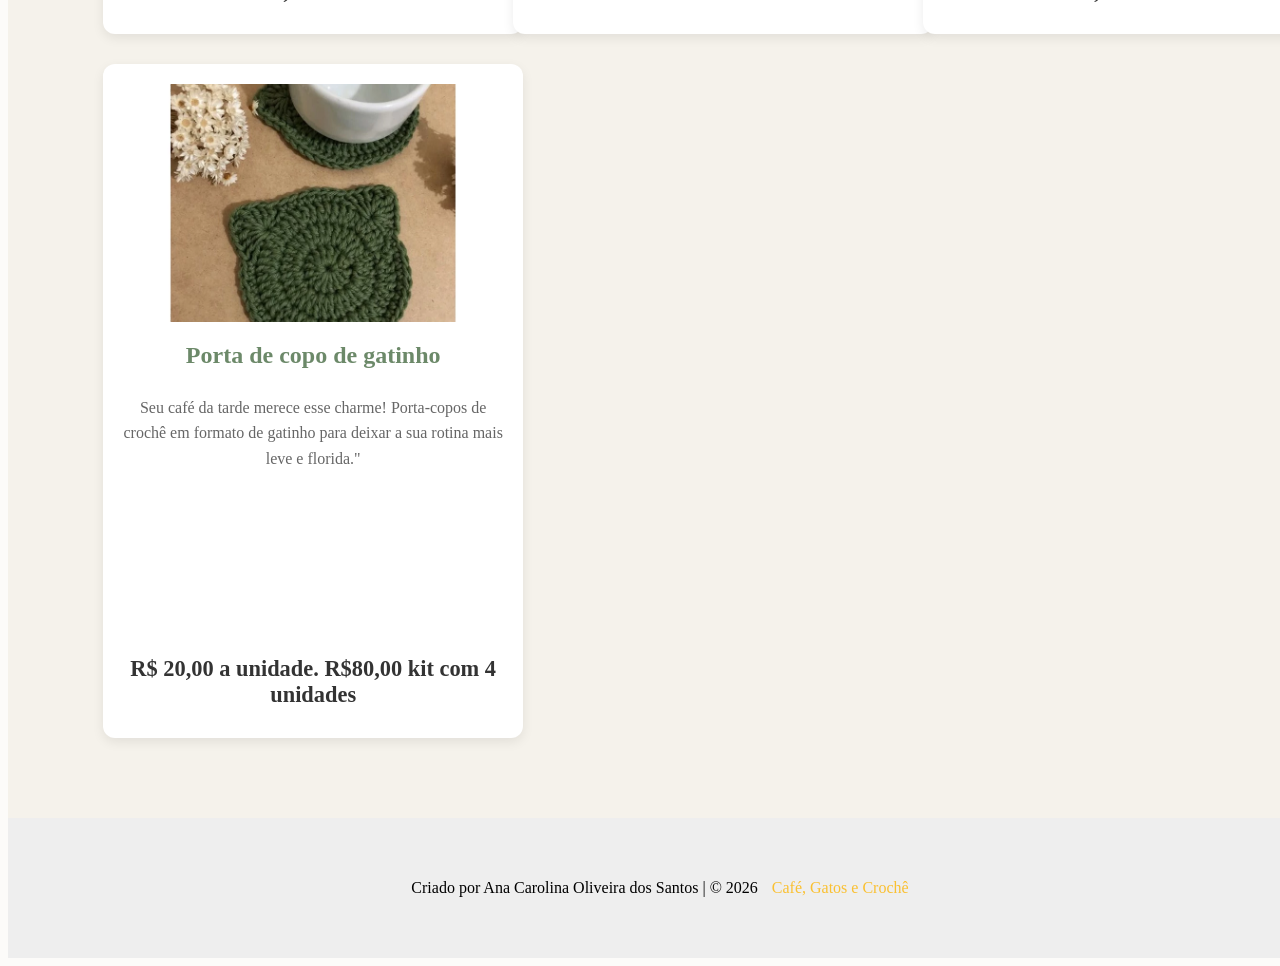
==== commit a9bf638b: "atualização do index" ====
--- a/index.html
+++ b/index.html
@@ -47,7 +47,7 @@
                         <img src="imagens/kit bebê.jpeg" alt="Kit de Banheiro" class="zoom-img">
                     </div>
                     <div class="slide fade">
-                        <img src="imagens/organizador quadrado.jpg" alt="Kit de Banheiro" class="zoom-img">
+                        <img src="imagens/organizador quadrado.jpg" alt="organizador class="zoom-img">
                     </div>
                      <div class="slide fade">
                         <img src="imagens/carrossel.jpeg" alt="Kit de Banheiro" class="zoom-img">
